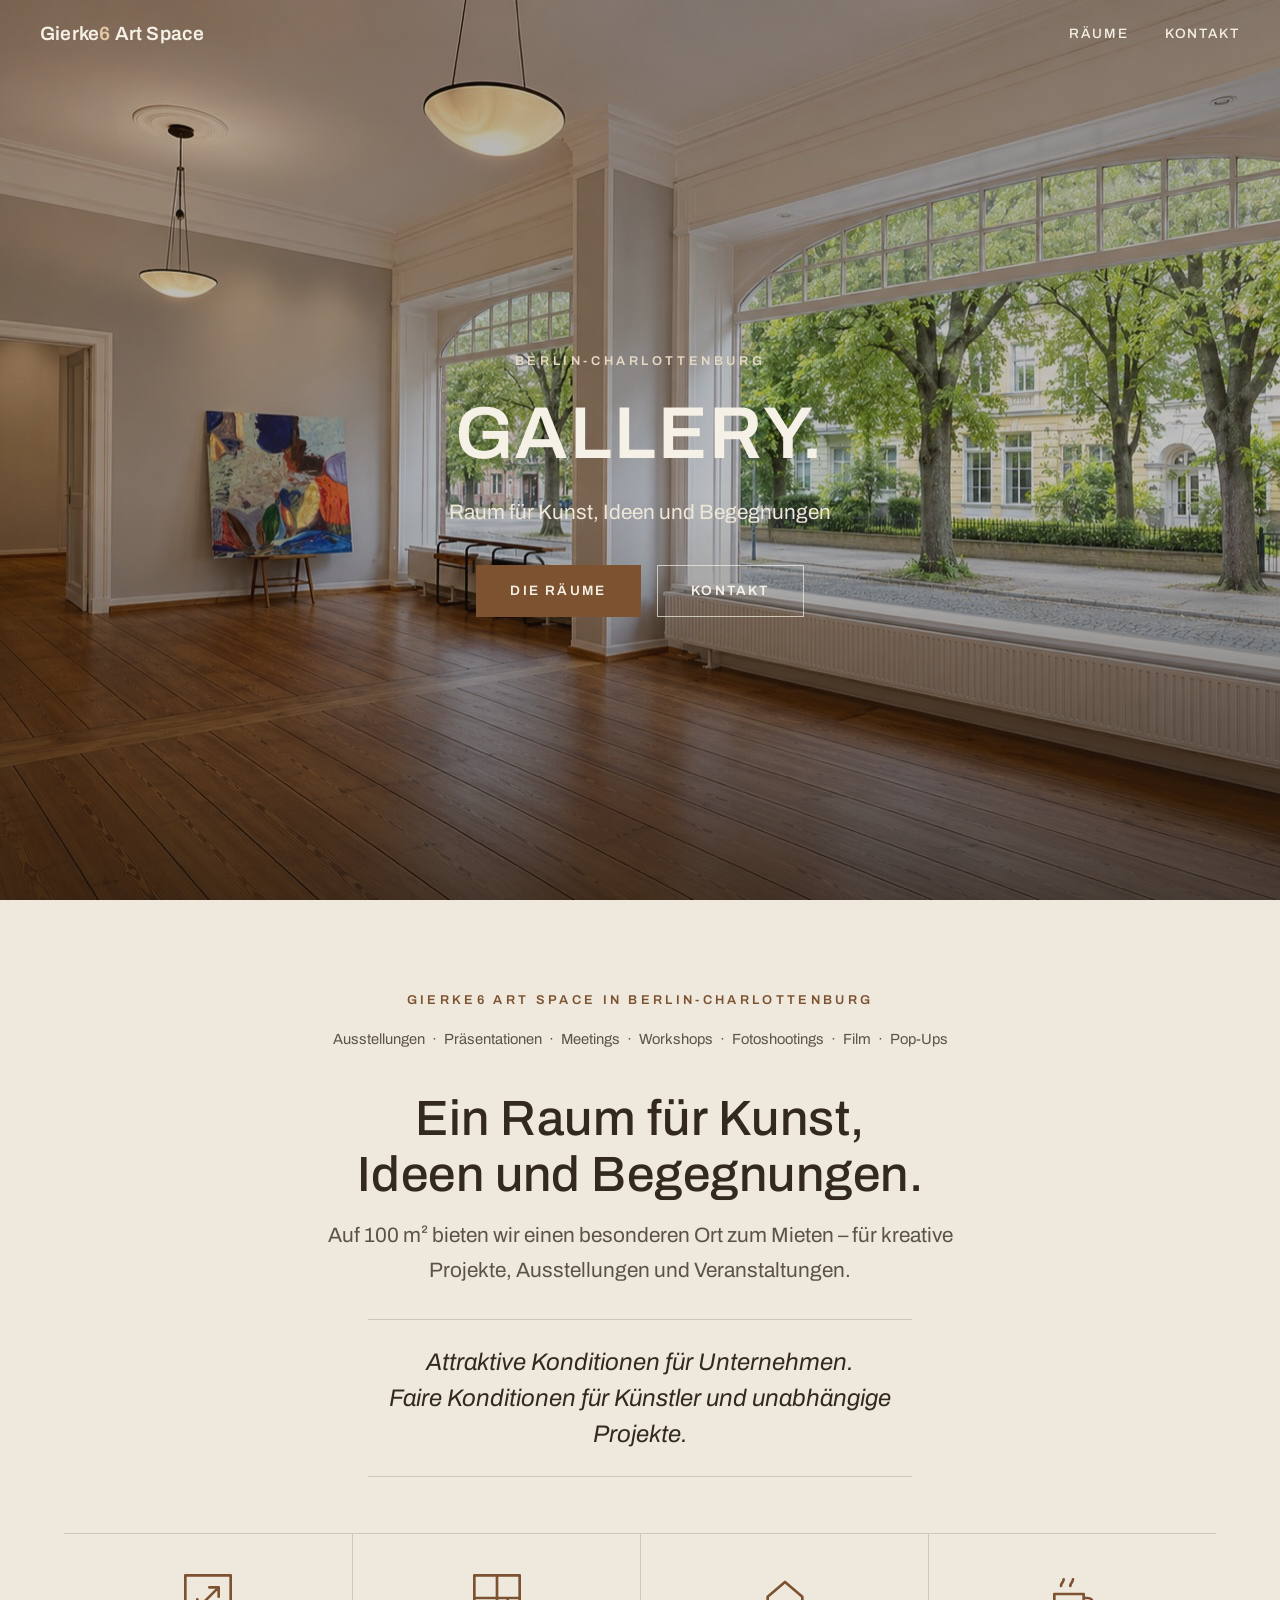
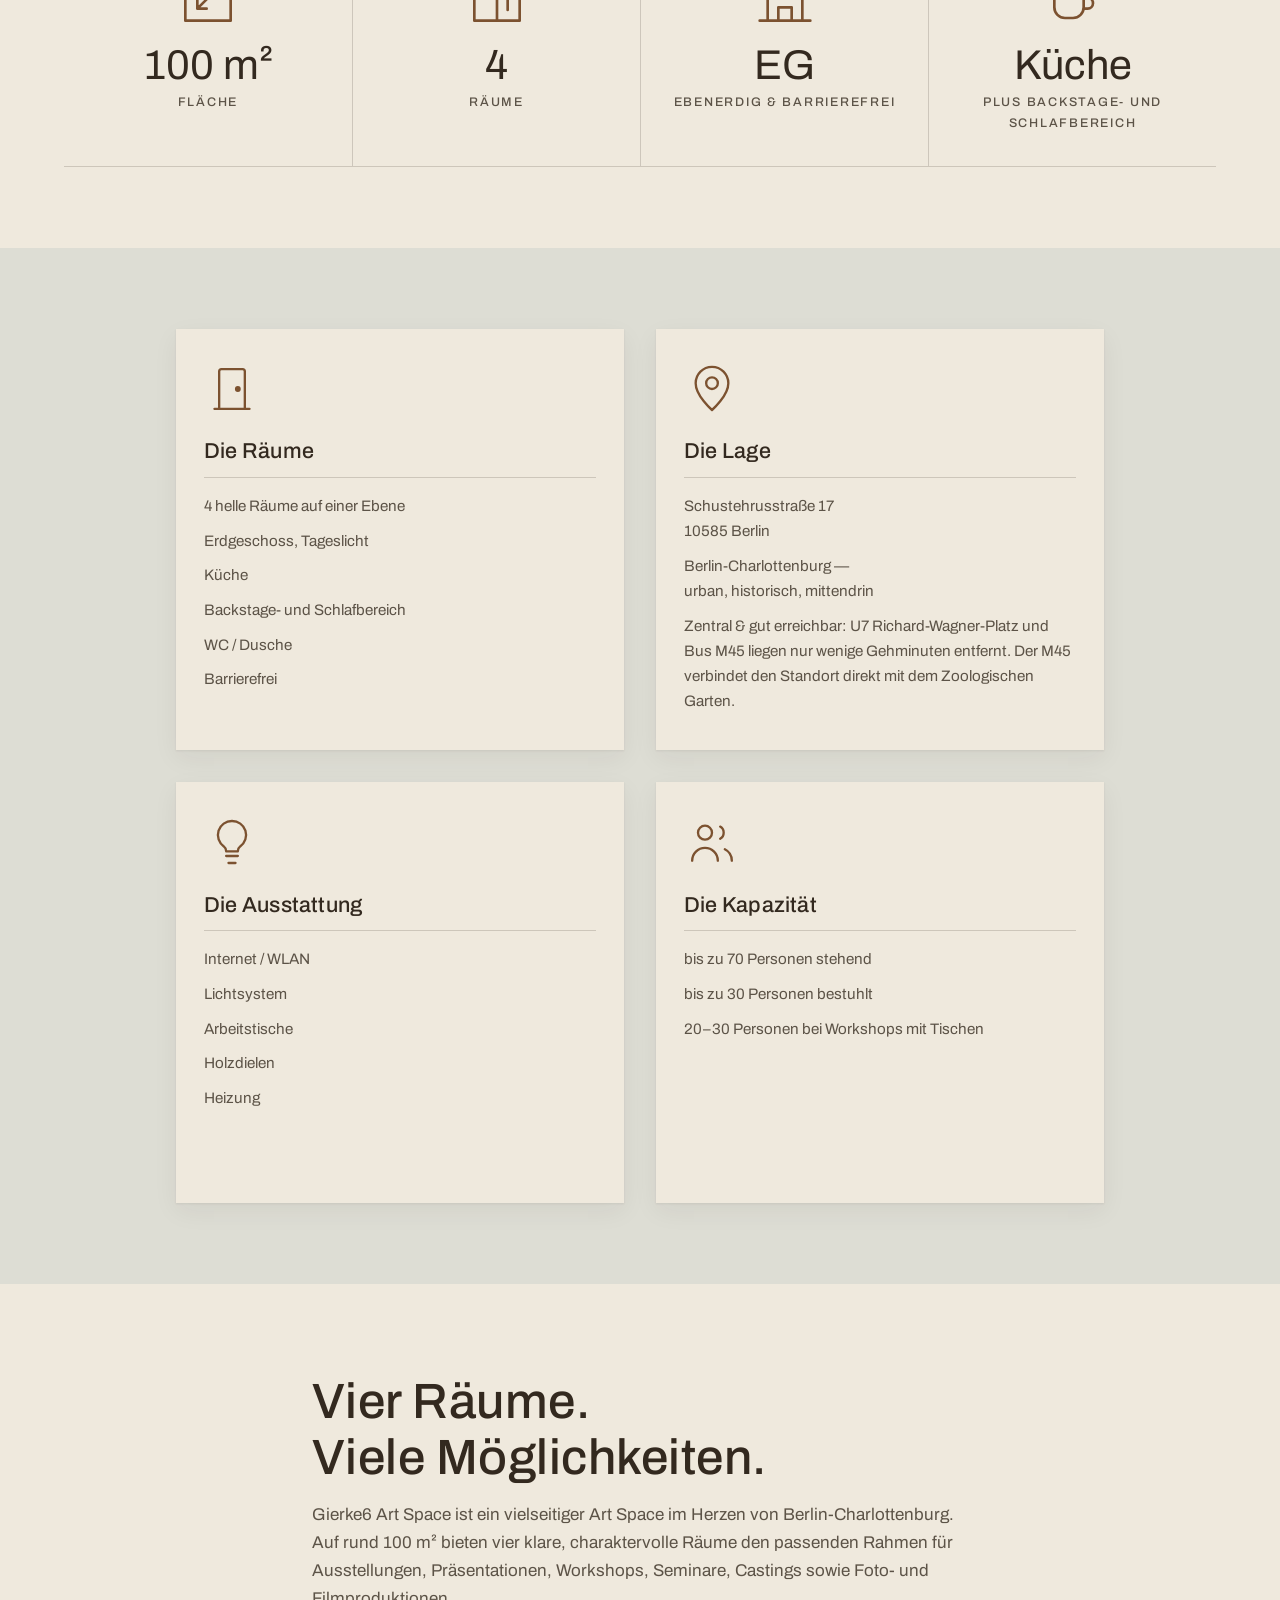
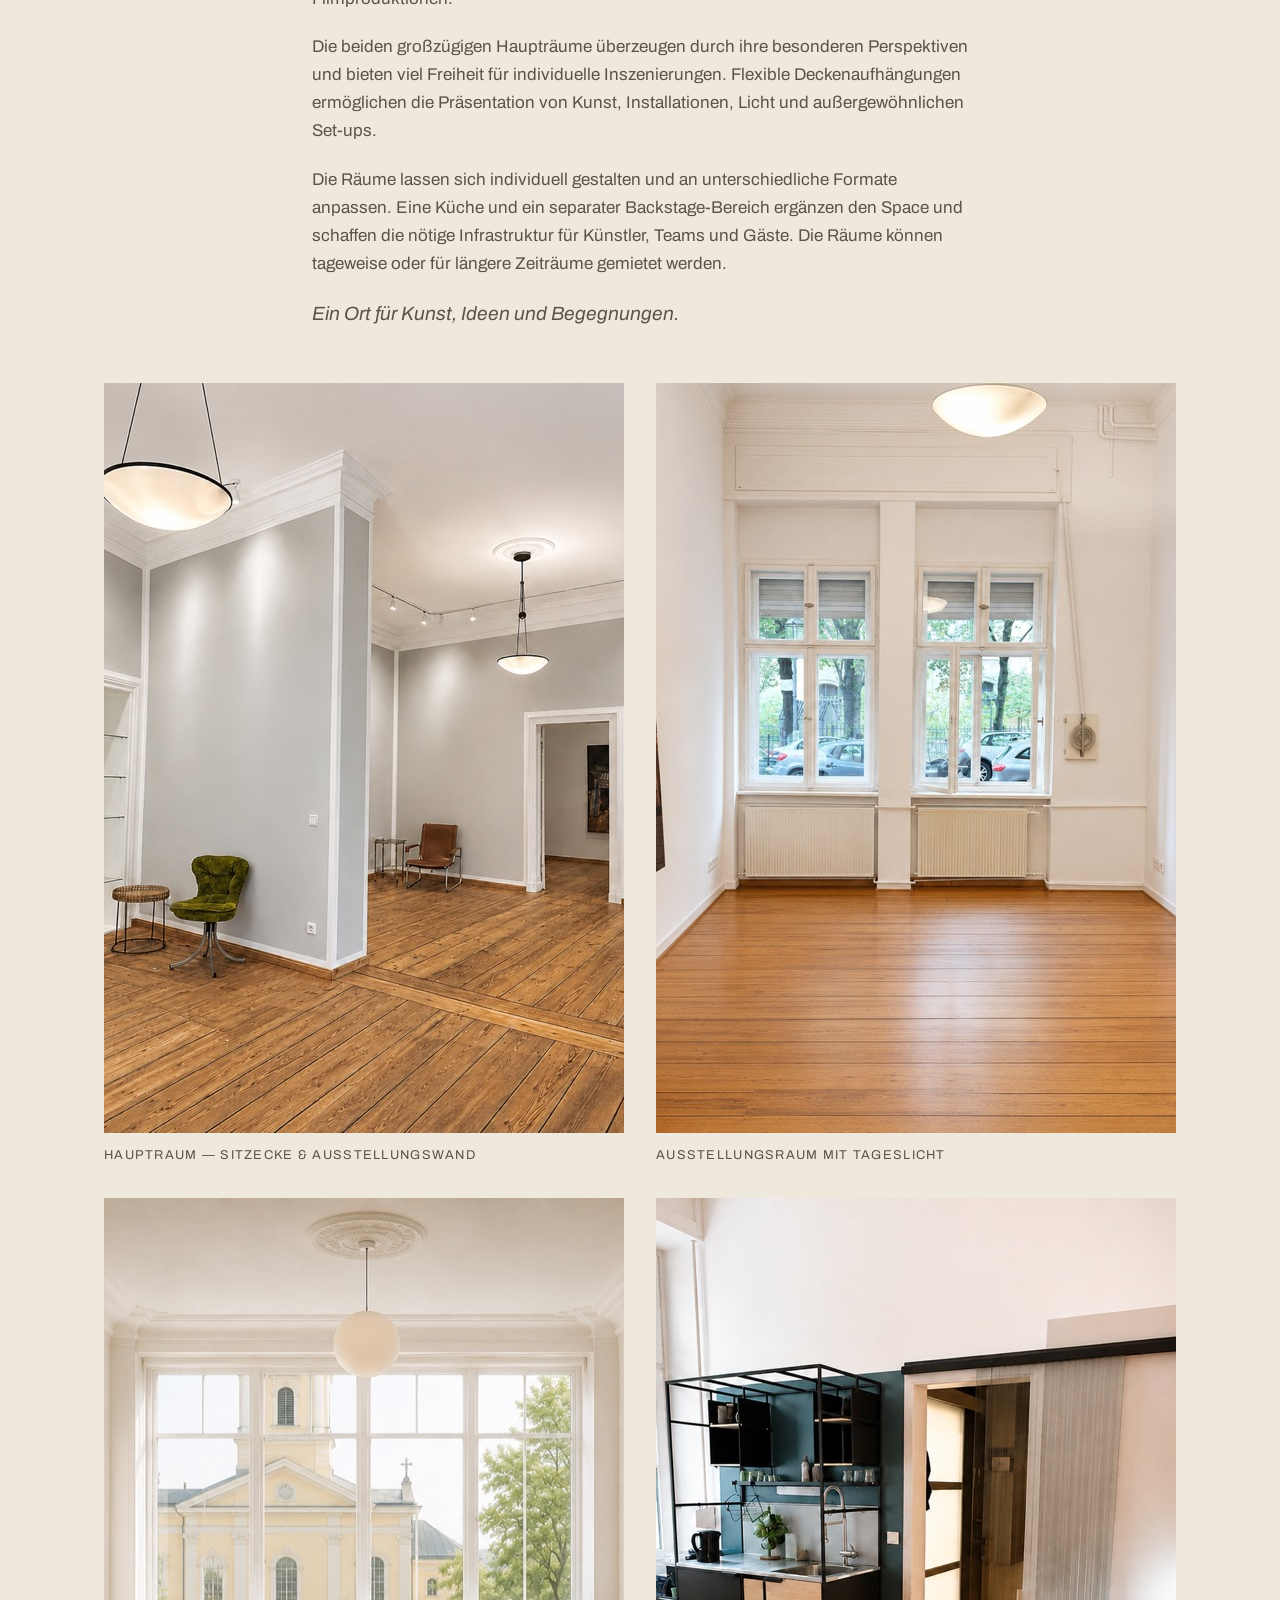
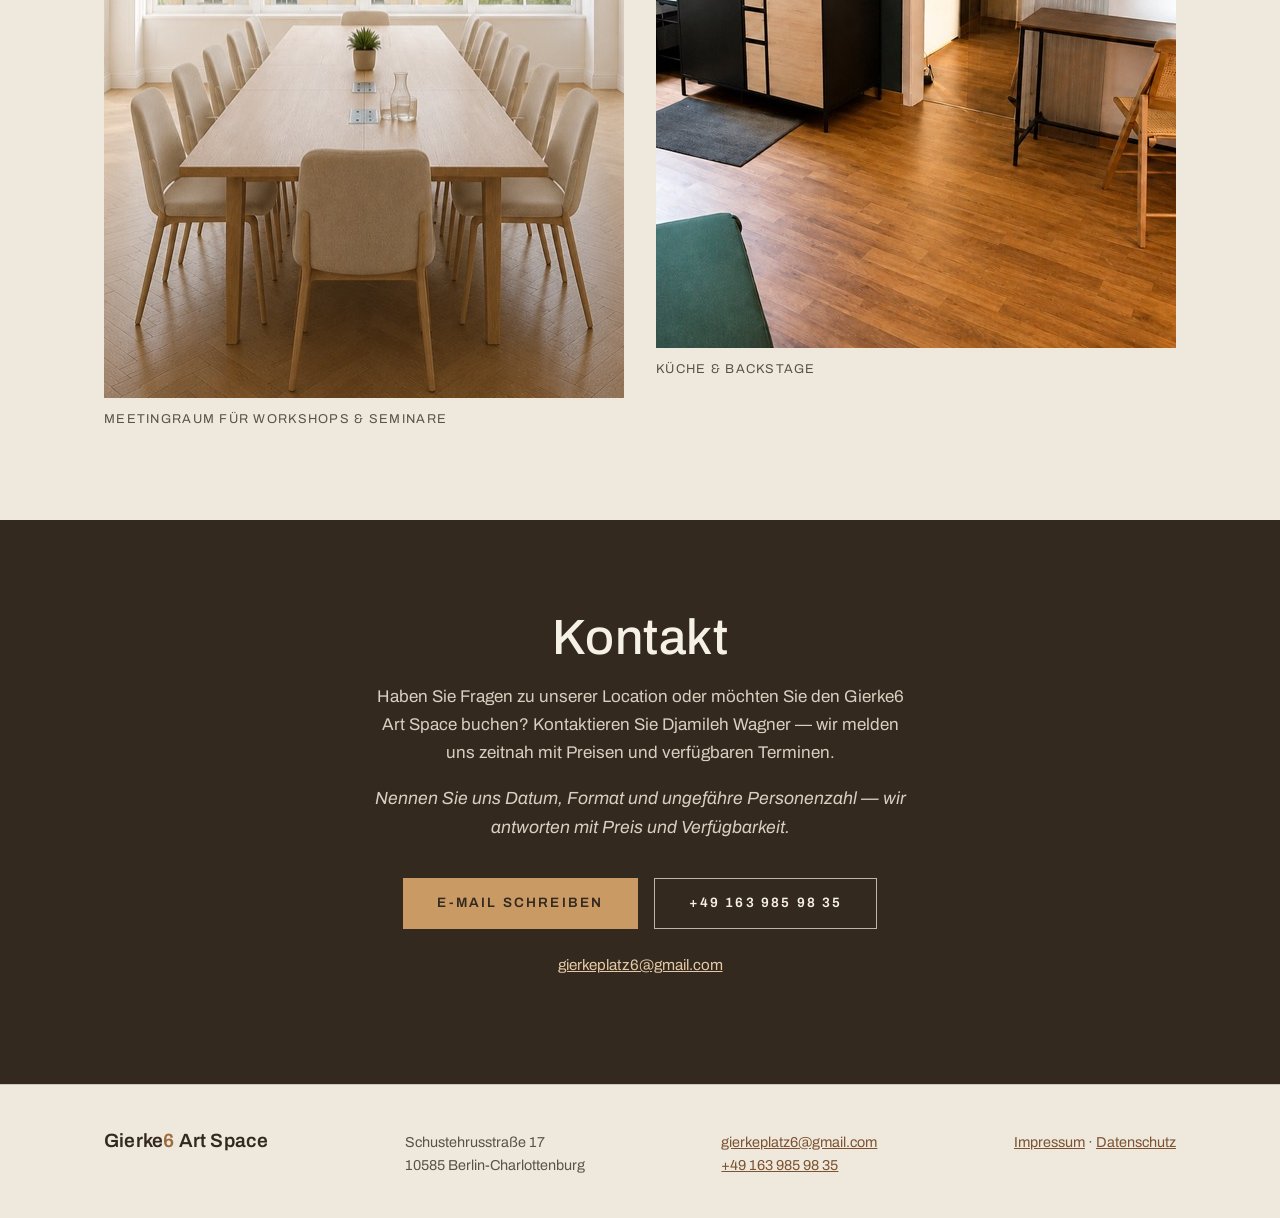
==== index.html @ 9bda6356 "Remove 'Durchblick' photo, back to clean 2x2 gallery grid Meeting room and kitchen/backstage photos " ====
<!DOCTYPE html>
<html lang="de">
<head>
  <meta charset="UTF-8">
  <meta name="viewport" content="width=device-width, initial-scale=1.0">
  <title>Galerie &amp; Eventraum mieten in Berlin-Charlottenburg – Gierke6 Art Space</title>
  <meta name="description" content="100 m², 4 helle Räume in Berlin-Charlottenburg mieten – für Ausstellungen, Meetings, Workshops, Seminare, Foto- und Filmproduktionen. Jetzt anfragen.">
  <meta property="og:title" content="Gierke6 Art Space – Raum für Kunst, Ideen und Begegnungen">
  <meta property="og:description" content="100 m², 4 helle Räume in Berlin-Charlottenburg zu mieten – für Ausstellungen, Meetings, Workshops und Produktionen.">
  <meta property="og:site_name" content="Gierke6 Art Space">
  <meta property="og:image" content="https://gierke6artspace.de/img/galerie-charlottenburg-hauptraum-fenster-1600.jpg">
  <meta property="og:image:width" content="1600">
  <meta property="og:image:height" content="900">
  <meta property="og:image:alt" content="Heller Galerieraum mit hohen Bogenfenstern, Stuck und Kunstwerken auf Holzdielen">
  <meta name="twitter:card" content="summary_large_image">
  <meta name="twitter:title" content="Gierke6 Art Space – Galerie &amp; Eventraum in Berlin-Charlottenburg">
  <meta name="twitter:description" content="100 m², 4 helle Räume zu mieten – für Ausstellungen, Meetings, Workshops und Produktionen.">
  <meta name="twitter:image" content="https://gierke6artspace.de/img/galerie-charlottenburg-hauptraum-fenster-1600.jpg">
  <meta name="theme-color" content="#EFE9DD">
  <meta property="og:url" content="https://gierke6artspace.de/">
  <meta property="og:type" content="website">
  <meta property="og:locale" content="de_DE">
  <link rel="canonical" href="https://gierke6artspace.de/">
  <script>document.documentElement.classList.add('js');</script>
  <script type="application/ld+json">
  {
    "@context": "https://schema.org",
    "@type": ["LocalBusiness", "EventVenue"],
    "name": "Gierke6 Art Space",
    "description": "Galerie- und Eventraum in Berlin-Charlottenburg: 100 m², 4 helle Räume zu mieten für Ausstellungen, Meetings, Workshops, Seminare, Foto- und Filmproduktionen. Termine nach Vereinbarung.",
    "url": "https://gierke6artspace.de/",
    "image": "https://gierke6artspace.de/img/galerie-charlottenburg-hauptraum-fenster-1600.jpg",
    "email": "gierkeplatz6@gmail.com",
    "telephone": "+491639859835",
    "priceRange": "auf Anfrage",
    "address": {
      "@type": "PostalAddress",
      "streetAddress": "Schustehrusstraße 17",
      "postalCode": "10585",
      "addressLocality": "Berlin",
      "addressRegion": "Berlin",
      "addressCountry": "DE"
    },
    "geo": { "@type": "GeoCoordinates", "latitude": 52.51714, "longitude": 13.30342 },
    "maximumAttendeeCapacity": 70,
    "isAccessibleForFree": false,
    "sameAs": [
      "https://gierke6contemporary.de/",
      "https://www.instagram.com/gierke_6/"
    ],
    "founder": { "@type": "Person", "name": "Djamileh Wagner" }
  }
  </script>
  <link rel="preload" href="fonts/archivo-latin-400-normal.woff2" as="font" type="font/woff2" crossorigin>
  <link rel="preload" href="fonts/archivo-latin-600-normal.woff2" as="font" type="font/woff2" crossorigin>
  <link rel="stylesheet" href="css/style.css">
  <link rel="icon" href="data:image/svg+xml,<svg xmlns='http://www.w3.org/2000/svg' viewBox='0 0 100 100'><rect width='100' height='100' fill='%23EFE9DD'/><text x='50' y='72' font-size='64' text-anchor='middle' font-family='Georgia,serif' fill='%2333291F'>G6</text></svg>">
</head>
<body>

<header class="site-header over-hero" id="top">
  <a class="wordmark" href="#top">Gierke<span>6</span> Art Space</a>
  <nav class="site-nav" aria-label="Hauptnavigation">
    <button class="nav-toggle" aria-expanded="false" aria-controls="nav-list" aria-label="Menü öffnen">
      <span></span><span></span>
    </button>
    <ul id="nav-list" class="nav-list">
      <li><a href="#raeume">Räume</a></li>
      <li><a href="#kontakt">Kontakt</a></li>
    </ul>
  </nav>
</header>

<main>

  <!-- ============ HERO ============ -->
  <section class="hero">
    <img class="hero-img" src="img/galerie-charlottenburg-hauptraum-fenster-1600.jpg" srcset="img/galerie-charlottenburg-hauptraum-fenster-800.jpg 800w, img/galerie-charlottenburg-hauptraum-fenster-1200.jpg 1200w, img/galerie-charlottenburg-hauptraum-fenster-1600.jpg 1600w" sizes="100vw" alt="Heller Galerieraum mit hohen Bogenfenstern, Stuck und Kunstwerken auf Holzdielen" width="1600" height="900" fetchpriority="high">
    <div class="hero-scrim" aria-hidden="true"></div>
    <div class="hero-content">
      <p class="hero-kicker">Berlin-Charlottenburg</p>
      <h1 lang="en"><span class="hero-title">Gallery. Meetings. <br class="br-lg">Workshops. Productions.</span></h1>
      <p class="hero-sub">Raum für Kunst, Ideen und Begegnungen</p>
      <div class="hero-actions">
        <a class="btn btn-solid" href="#raeume">Die Räume</a>
        <a class="btn btn-ghost" href="#kontakt">Kontakt</a>
      </div>
    </div>
  </section>

  <!-- ============ INTRO ============ -->
  <section class="intro" id="ueberblick">
    <div class="container narrow">
      <p class="eyebrow reveal">Gierke6 Art Space in Berlin-Charlottenburg</p>
      <p class="use-list reveal">Ausstellungen&ensp;·&ensp;Präsentationen&ensp;·&ensp;Meetings&ensp;·&ensp;Workshops&ensp;·&ensp;Fotoshootings&ensp;·&ensp;Film&ensp;·&ensp;Pop-Ups</p>
      <h2 class="reveal">Ein Raum für Kunst, Ideen und&nbsp;Begegnungen.</h2>
      <p class="lede reveal">Auf 100&nbsp;m² bieten wir einen besonderen Ort zum Mieten – für kreative Projekte, Ausstellungen und Veranstaltungen.</p>
      <p class="conditions reveal">Attraktive Konditionen für Unternehmen.<br>Faire Konditionen für Künstler und unabhängige Projekte.</p>
    </div>
    <div class="fact-strip reveal" role="list">
      <div class="fact" role="listitem">
        <svg class="fact-icon" viewBox="0 0 24 24" fill="none" stroke="currentColor" stroke-width="1" stroke-linecap="round" stroke-linejoin="round" aria-hidden="true"><rect x="3.5" y="3.5" width="17" height="17"/><path d="M8 16 16 8M8 16v-3.5M8 16h3.5M16 8v3.5M16 8h-3.5"/></svg>
        <span class="fact-num">100&nbsp;m²</span><span class="fact-label">Fläche</span>
      </div>
      <div class="fact" role="listitem">
        <svg class="fact-icon" viewBox="0 0 24 24" fill="none" stroke="currentColor" stroke-width="1" stroke-linecap="round" stroke-linejoin="round" aria-hidden="true"><rect x="3.5" y="3.5" width="17" height="17"/><path d="M12 3.5V12m0 0H3.5M12 12h8.5M12 12v8.5M16 12v4.5"/></svg>
        <span class="fact-num">4</span><span class="fact-label">Räume</span>
      </div>
      <div class="fact" role="listitem">
        <svg class="fact-icon" viewBox="0 0 24 24" fill="none" stroke="currentColor" stroke-width="1" stroke-linecap="round" stroke-linejoin="round" aria-hidden="true"><path d="M2.5 20.5h19M5.5 20.5v-9L12 6l6.5 5.5v9M9.5 20.5v-5h5v5"/></svg>
        <span class="fact-num">EG</span><span class="fact-label">ebenerdig &amp; barrierefrei</span>
      </div>
      <div class="fact" role="listitem">
        <svg class="fact-icon" viewBox="0 0 24 24" fill="none" stroke="currentColor" stroke-width="1" stroke-linecap="round" stroke-linejoin="round" aria-hidden="true"><path d="M5 10.5h11v5a4 4 0 0 1-4 4H9a4 4 0 0 1-4-4v-5ZM16 12h1.5a2 2 0 0 1 0 4H16M7.5 7.5c0-1.2 1-1.3 1-2.5M11 7.5c0-1.2 1-1.3 1-2.5"/></svg>
        <span class="fact-num">Küche</span><span class="fact-label">plus Backstage- und Schlafbereich</span>
      </div>
    </div>
  </section>

  <!-- ============ WALL LABELS / FACTS ============ -->
  <section class="labels-section">
    <div class="container">
      <h2 class="sr-only">Der Space auf einen Blick: Räume, Lage, Ausstattung und Kapazität</h2>
      <ul class="label-grid">
        <li class="wall-label reveal">
          <svg class="label-icon" viewBox="0 0 24 24" fill="none" stroke="currentColor" stroke-width="1" stroke-linecap="round" stroke-linejoin="round" aria-hidden="true"><path d="M4.5 20.5h15M6.5 20.5v-16a1 1 0 0 1 1-1h9a1 1 0 0 1 1 1v16"/><circle cx="14.5" cy="12" r="0.75" fill="currentColor"/></svg>
          <h3>Die Räume</h3>
          <ul>
            <li>4 helle Räume auf einer Ebene</li>
            <li>Erdgeschoss, Tageslicht</li>
            <li>Küche</li>
            <li>Backstage- und Schlafbereich</li>
            <li>WC / Dusche</li>
            <li>Barrierefrei</li>
          </ul>
        </li>
        <li class="wall-label reveal">
          <svg class="label-icon" viewBox="0 0 24 24" fill="none" stroke="currentColor" stroke-width="1" stroke-linecap="round" stroke-linejoin="round" aria-hidden="true"><path d="M12 21s7-6.1 7-11.5a7 7 0 1 0-14 0C5 14.9 12 21 12 21Z"/><circle cx="12" cy="9.5" r="2.5"/></svg>
          <h3>Die Lage</h3>
          <ul>
            <li>Schustehrusstraße 17<br>10585 Berlin</li>
            <li>Berlin-Charlottenburg —<br>urban, historisch, mittendrin</li>
            <li>Zentral &amp; gut erreichbar: U7 Richard-Wagner-Platz und Bus M45 liegen nur wenige Gehminuten entfernt. Der M45 verbindet den Standort direkt mit dem Zoologischen Garten.</li>
          </ul>
        </li>
        <li class="wall-label reveal">
          <svg class="label-icon" viewBox="0 0 24 24" fill="none" stroke="currentColor" stroke-width="1" stroke-linecap="round" stroke-linejoin="round" aria-hidden="true"><path d="M9.5 18h5M10.5 21h3M12 3a6 6 0 0 1 3.5 10.9c-.8.6-1 1.4-1 2.1h-5c0-.7-.2-1.5-1-2.1A6 6 0 0 1 12 3Z"/></svg>
          <h3>Die Ausstattung</h3>
          <ul>
            <li>Internet / WLAN</li>
            <li>Lichtsystem</li>
            <li>Arbeitstische</li>
            <li>Holzdielen</li>
            <li>Heizung</li>
          </ul>
        </li>
        <li class="wall-label reveal">
          <svg class="label-icon" viewBox="0 0 24 24" fill="none" stroke="currentColor" stroke-width="1" stroke-linecap="round" stroke-linejoin="round" aria-hidden="true"><circle cx="9" cy="8" r="3"/><path d="M3.5 20a5.5 5.5 0 0 1 11 0M15.5 5.4a3 3 0 0 1 0 5.2M17.5 15.1a5.5 5.5 0 0 1 3 4.9"/></svg>
          <h3>Die Kapazität</h3>
          <ul>
            <li>bis zu 70 Personen stehend</li>
            <li>bis zu 30 Personen bestuhlt</li>
            <li>20–30 Personen bei Workshops mit Tischen</li>
          </ul>
        </li>
      </ul>
    </div>
  </section>

  <!-- ============ VIER RÄUME ============ -->
  <section class="rooms" id="raeume">
    <div class="container narrow">
      <h2 class="reveal">Vier Räume.<br>Viele Möglichkeiten.</h2>
      <div class="rooms-text reveal">
        <p>Gierke6 Art Space ist ein vielseitiger Art Space im Herzen von Berlin-Charlottenburg. Auf rund 100&nbsp;m² bieten vier klare, charaktervolle Räume den passenden Rahmen für Ausstellungen, Präsentationen, Workshops, Seminare, Castings sowie Foto- und Filmproduktionen.</p>
        <p>Die beiden großzügigen Haupträume überzeugen durch ihre besonderen Perspektiven und bieten viel Freiheit für individuelle Inszenierungen. Flexible Deckenaufhängungen ermöglichen die Präsentation von Kunst, Installationen, Licht und außergewöhnlichen Set-ups.</p>
        <p>Die Räume lassen sich individuell gestalten und an unterschiedliche Formate anpassen. Eine Küche und ein separater Backstage-Bereich ergänzen den Space und schaffen die nötige Infrastruktur für Künstler, Teams und Gäste. Die Räume können tageweise oder für längere Zeiträume gemietet werden.</p>
        <p class="rooms-closing">Ein Ort für Kunst, Ideen und Begegnungen.</p>
      </div>
    </div>
    <div class="gallery container">
      <figure class="reveal">
        <img src="img/galerie-charlottenburg-raum-sitzecke.jpg" alt="Galerieraum mit Sitzecke, Glasnische und Kunstwerken an den Wänden" width="1000" height="750" loading="lazy">
        <figcaption>Hauptraum — Sitzecke &amp; Ausstellungswand</figcaption>
      </figure>
      <figure class="reveal">
        <img src="img/galerie-charlottenburg-ausstellungsraum.jpg" alt="Ausstellungsraum mit großformatiger Malerei und Fenstern zur Straße" width="1000" height="750" loading="lazy">
        <figcaption>Ausstellungsraum mit Tageslicht</figcaption>
      </figure>
      <figure class="reveal">
        <img src="img/galerie-charlottenburg-meetingraum.jpg" alt="Meetingraum mit langem Tisch, Stühlen und Blick ins Grüne" width="1000" height="800" loading="lazy">
        <figcaption>Meetingraum für Workshops &amp; Seminare</figcaption>
      </figure>
      <figure class="reveal">
        <img src="img/galerie-charlottenburg-kueche-backstage.jpg" alt="Küchenzeile mit Sitzbereich im Backstage- und Schlafbereich" width="1000" height="750" loading="lazy">
        <figcaption>Küche &amp; Backstage</figcaption>
      </figure>
    </div>
  </section>

  <!-- ============ KONTAKT ============ -->
  <section class="contact" id="kontakt">
    <div class="container narrow">
      <h2 class="reveal">Kontakt</h2>
      <p class="reveal">Haben Sie Fragen zu unserer Location oder möchten Sie den Gierke6 Art Space buchen? Kontaktieren Sie Djamileh Wagner — wir melden uns zeitnah mit Preisen und verfügbaren Terminen.</p>
      <p class="contact-hint reveal">Nennen Sie uns Datum, Format und ungefähre Personenzahl — wir antworten mit Preis und Verfügbarkeit.</p>
      <div class="contact-actions reveal">
        <a class="btn btn-solid" href="mailto:gierkeplatz6@gmail.com?subject=Anfrage%20Gierke6%20Art%20Space">E-Mail schreiben</a>
        <a class="btn btn-ghost" href="tel:+491639859835">+49&nbsp;163&nbsp;985&nbsp;98&nbsp;35</a>
      </div>
      <p class="contact-mail reveal"><a href="mailto:gierkeplatz6@gmail.com">gierkeplatz6@gmail.com</a></p>
    </div>
  </section>

</main>

<footer class="site-footer">
  <div class="container footer-grid">
    <p class="footer-wordmark">Gierke<span>6</span> Art Space</p>
    <p>Schustehrusstraße 17<br>10585 Berlin-Charlottenburg</p>
    <p><a href="mailto:gierkeplatz6@gmail.com">gierkeplatz6@gmail.com</a><br><a href="tel:+491639859835">+49&nbsp;163&nbsp;985&nbsp;98&nbsp;35</a></p>
    <p><a href="impressum.html">Impressum</a> · <a href="datenschutz.html">Datenschutz</a></p>
  </div>
</footer>

<script src="js/main.js"></script>
</body>
</html>
---- css/style.css ----
/* ============================================================
   Gierke6 Art Space — palette drawn from the rooms themselves:
   linen ground, plaster grey-green walls, pine floor, dark wood ink
   ============================================================ */

/* Self-hosted Archivo (DSGVO: keine Anfragen an Google-Server) */
@font-face { font-family: "Archivo"; src: url("../fonts/archivo-latin-400-normal.woff2") format("woff2"); font-weight: 400; font-style: normal; font-display: swap; }
@font-face { font-family: "Archivo"; src: url("../fonts/archivo-latin-500-normal.woff2") format("woff2"); font-weight: 500; font-style: normal; font-display: swap; }
@font-face { font-family: "Archivo"; src: url("../fonts/archivo-latin-600-normal.woff2") format("woff2"); font-weight: 600; font-style: normal; font-display: swap; }
@font-face { font-family: "Archivo"; src: url("../fonts/archivo-latin-700-normal.woff2") format("woff2"); font-weight: 700; font-style: normal; font-display: swap; }
@font-face { font-family: "Archivo"; src: url("../fonts/archivo-latin-400-italic.woff2") format("woff2"); font-weight: 400; font-style: italic; font-display: swap; }
:root {
  --linen:   #EFE9DD;  /* page ground */
  --plaster: #DDDDD4;  /* wall grey-green, alternate sections */
  --pine:    #9A6A3C;  /* floor tone — decoration only, NOT text-safe on linen or ink */
  --umber:   #7C5230;  /* buttons, links */
  --ink:     #33291F;  /* text, near-black warm brown */
  --ink-soft:#5C5347;
  --line:    rgba(51, 41, 31, 0.18);

  --font-display: "Archivo", "Helvetica Neue", Arial, sans-serif;
  --font-body: "Archivo", "Helvetica Neue", Arial, sans-serif;

  --max-w: 72rem;
  --max-w-narrow: 46rem;
  --header-h: 4.25rem;
}

*, *::before, *::after { box-sizing: border-box; }

html { scroll-behavior: smooth; }

/* anchors land below the fixed header */
[id] { scroll-margin-top: calc(var(--header-h) + 1rem); }

body {
  margin: 0;
  background: var(--linen);
  color: var(--ink);
  font-family: var(--font-body);
  font-size: 1.0625rem;
  line-height: 1.65;
  -webkit-font-smoothing: antialiased;
}

img { max-width: 100%; display: block; }

h1, h2, h3 {
  font-family: var(--font-display);
  font-weight: 500;
  line-height: 1.12;
  letter-spacing: 0.01em;
  margin: 0 0 1rem;
}

.sr-only {
  position: absolute;
  width: 1px;
  height: 1px;
  padding: 0;
  margin: -1px;
  overflow: hidden;
  clip-path: inset(50%);
  white-space: nowrap;
  border: 0;
}

a { color: var(--umber); }

.container {
  max-width: var(--max-w);
  margin-inline: auto;
  padding-inline: clamp(1.25rem, 4vw, 2.5rem);
}
.container.narrow { max-width: var(--max-w-narrow); }

/* ---------- Header ---------- */
.site-header {
  position: fixed;
  inset: 0 0 auto 0;
  z-index: 20;
  height: var(--header-h);
  display: flex;
  align-items: center;
  justify-content: space-between;
  padding-inline: clamp(1.25rem, 4vw, 2.5rem);
  background: color-mix(in srgb, var(--linen) 88%, transparent);
  backdrop-filter: blur(10px);
  -webkit-backdrop-filter: blur(10px);
  border-bottom: 1px solid var(--line);
}

.wordmark, .footer-wordmark {
  font-family: var(--font-display);
  font-weight: 600;
  font-size: 1.2rem;
  letter-spacing: 0.01em;
  color: var(--ink);
  text-decoration: none;
}
.wordmark span, .footer-wordmark span { color: var(--pine); }

.nav-list {
  display: flex;
  gap: 2.25rem;
  list-style: none;
  margin: 0;
  padding: 0;
}
.nav-list a {
  font-size: 0.85rem;
  font-weight: 500;
  letter-spacing: 0.14em;
  text-transform: uppercase;
  text-decoration: none;
  color: var(--ink);
  padding-block: 0.5rem;
  border-bottom: 1px solid transparent;
  transition: border-color 0.2s ease;
}
.nav-list a:hover, .nav-list a:focus-visible { border-bottom-color: var(--pine); }

.nav-toggle {
  display: none;
  background: none;
  border: 0;
  padding: 0.75rem 0.25rem;
  cursor: pointer;
}
.nav-toggle span {
  display: block;
  width: 1.5rem;
  height: 2px;
  background: var(--ink);
  margin: 5px 0;
  transition: transform 0.25s ease, opacity 0.25s ease;
}
.nav-toggle[aria-expanded="true"] span:first-child { transform: translateY(3.5px) rotate(45deg); }
.nav-toggle[aria-expanded="true"] span:last-child  { transform: translateY(-3.5px) rotate(-45deg); }

/* transparent header while over the hero (JS swaps to solid on scroll) */
.js .site-header.over-hero:not(.is-scrolled) {
  background: transparent;
  border-bottom-color: transparent;
  backdrop-filter: none;
  -webkit-backdrop-filter: none;
}
.js .site-header.over-hero:not(.is-scrolled) .wordmark,
.js .site-header.over-hero:not(.is-scrolled) .nav-list a { color: #F6F1E7; }
.js .site-header.over-hero:not(.is-scrolled) .wordmark span { color: #E5C9A6; }
.js .site-header.over-hero:not(.is-scrolled) .nav-toggle span { background: #F6F1E7; }
.js .site-header.over-hero:not(.is-scrolled) .nav-list.is-open { background: var(--linen); }
.js .site-header.over-hero:not(.is-scrolled) .nav-list.is-open a { color: var(--ink); }

/* ---------- Hero ---------- */
.hero {
  position: relative;
  min-height: 100svh;
  display: flex;
  flex-direction: column;
  justify-content: center;
  isolation: isolate;
}
.hero-img {
  position: absolute;
  inset: 0;
  width: 100%;
  height: 100%;
  object-fit: cover;
  z-index: -2;
}
.hero-scrim {
  position: absolute;
  inset: 0;
  z-index: -1;
  background:
    linear-gradient(to top, rgba(28, 20, 12, 0.72) 0%, rgba(28, 20, 12, 0.25) 45%, rgba(28, 20, 12, 0.32) 100%);
}
.hero-content {
  padding: var(--header-h) clamp(1.25rem, 5vw, 4rem) 0;
  width: 100%;
  max-width: 60rem;
  margin-inline: auto;
  text-align: center;
  color: #F6F1E7;
}
.hero-kicker {
  font-size: 0.8rem;
  font-weight: 600;
  letter-spacing: 0.28em;
  text-transform: uppercase;
  margin: 0 0 1.25rem;
  color: #E5D9C4;
}
.hero h1 {
  font-size: clamp(2.2rem, 6vw, 4.6rem);
  font-weight: 600;
  text-transform: uppercase;
  letter-spacing: 0.03em;
  margin-bottom: 1.25rem;
  text-wrap: balance;
}
/* rotating headline word (zimmer48-style), built by JS */
.hero-rotator {
  display: inline-block;
  transition: opacity 0.45s ease, transform 0.45s ease;
}
.hero-rotator.is-out {
  opacity: 0;
  transform: translateY(0.35em);
}
.hero-sub {
  font-size: clamp(1.05rem, 2vw, 1.3rem);
  margin: 0 0 2.25rem;
  color: #EFE7D8;
}
.hero-actions { display: flex; gap: 1rem; flex-wrap: wrap; justify-content: center; }

/* ---------- Buttons ---------- */
.btn {
  display: inline-block;
  padding: 0.85rem 2.1rem;
  font-size: 0.85rem;
  font-weight: 600;
  letter-spacing: 0.16em;
  text-transform: uppercase;
  text-decoration: none;
  border: 1px solid transparent;
  transition: background-color 0.2s ease, color 0.2s ease, border-color 0.2s ease;
}
.btn:focus-visible {
  outline: 2px solid currentColor;
  outline-offset: 3px;
}
.btn-solid {
  background: var(--umber);
  color: #F6F1E7;
  border-color: var(--umber);
}
.btn-solid:hover, .btn-solid:focus-visible {
  background: var(--ink);
  border-color: var(--ink);
}
.btn-ghost {
  color: #F6F1E7;
  border-color: rgba(246, 241, 231, 0.7);
}
.btn-ghost:hover, .btn-ghost:focus-visible {
  background: rgba(246, 241, 231, 0.14);
  border-color: #F6F1E7;
}

/* ---------- Intro ---------- */
.intro { padding: clamp(4.5rem, 10vh, 7.5rem) 0 0; text-align: center; }
.eyebrow {
  font-size: 0.8rem;
  font-weight: 600;
  letter-spacing: 0.26em;
  text-transform: uppercase;
  color: var(--umber); /* pine fails AA contrast at this size on linen */
  margin: 0 0 1rem;
}
.use-list {
  font-size: 0.92rem;
  color: var(--ink-soft);
  margin: 0 0 2.5rem;
}
.intro h2 {
  font-size: clamp(1.9rem, 4.4vw, 3.1rem);
  text-wrap: balance;
}
.lede { font-size: clamp(1.1rem, 2vw, 1.3rem); color: var(--ink-soft); margin: 0 auto 2rem; }
.conditions {
  font-family: var(--font-display);
  font-style: italic;
  font-size: clamp(1.25rem, 2.2vw, 1.5rem);
  line-height: 1.5;
  border-top: 1px solid var(--line);
  border-bottom: 1px solid var(--line);
  padding: 1.5rem 0;
  max-width: 34rem;
  margin: 0 auto 3.5rem;
}

.fact-strip {
  display: grid;
  grid-template-columns: repeat(4, 1fr);
  border-top: 1px solid var(--line);
  border-bottom: 1px solid var(--line);
  max-width: var(--max-w);
  margin-inline: auto;
}
.fact {
  padding: 2rem 1rem;
  display: flex;
  flex-direction: column;
  align-items: center;
  gap: 0.35rem;
}
.fact-icon {
  width: 4rem;
  height: 4rem;
  color: var(--umber);
  margin-bottom: 0.6rem;
}
.fact + .fact { border-left: 1px solid var(--line); }
.fact-num {
  font-family: var(--font-display);
  font-size: clamp(1.7rem, 3.4vw, 2.6rem);
  line-height: 1;
}
.fact-label {
  font-size: 0.78rem;
  font-weight: 500;
  letter-spacing: 0.14em;
  text-transform: uppercase;
  color: var(--ink-soft);
}

/* ---------- Wall labels ---------- */
.labels-section {
  background: var(--plaster);
  padding: clamp(4rem, 9vh, 6.5rem) 0;
  margin-top: clamp(4rem, 9vh, 6.5rem);
}
.label-grid {
  list-style: none;
  margin: 0;
  padding: 0;
  display: grid;
  grid-template-columns: repeat(2, 1fr);
  grid-auto-rows: 1fr; /* all four cards share the same height */
  gap: clamp(1.25rem, 2.5vw, 2rem);
  max-width: 58rem;
  margin-inline: auto;
}
@media (max-width: 40rem) {
  .label-grid { grid-template-columns: 1fr; }
}
.wall-label {
  background: var(--linen);
  padding: 2rem 1.75rem 2.25rem;
  box-shadow: 0 1px 2px rgba(51, 41, 31, 0.08), 0 8px 24px rgba(51, 41, 31, 0.06);
}
.label-icon {
  width: 3.5rem;
  height: 3.5rem;
  color: var(--umber);
  margin-bottom: 0.85rem;
}
.wall-label h3 {
  font-size: 1.35rem;
  padding-bottom: 0.85rem;
  border-bottom: 1px solid var(--line);
  margin-bottom: 1rem;
}
.wall-label ul {
  list-style: none;
  margin: 0;
  padding: 0;
  font-size: 0.95rem;
  color: var(--ink-soft);
}
.wall-label li + li { margin-top: 0.6rem; }

/* ---------- Rooms ---------- */
.rooms { padding: clamp(4.5rem, 10vh, 7.5rem) 0 0; }
.rooms h2 { font-size: clamp(1.9rem, 4.4vw, 3.1rem); }
.rooms-text p { margin: 0 0 1.25rem; color: var(--ink-soft); }
.rooms-closing {
  font-family: var(--font-display);
  font-style: italic;
  font-size: 1.2rem;
  color: var(--ink);
}

.gallery {
  display: grid;
  align-items: start;
  grid-template-columns: repeat(2, 1fr);
  gap: clamp(1.25rem, 2.5vw, 2rem);
  margin-top: clamp(2.5rem, 6vh, 4rem);
}
.gallery figure { margin: 0; }
.gallery img { width: 100%; aspect-ratio: 4 / 3; object-fit: cover; }
.gallery figcaption {
  font-size: 0.8rem;
  letter-spacing: 0.1em;
  text-transform: uppercase;
  color: var(--ink-soft);
  margin-top: 0.7rem;
}
.ph-frame {
  aspect-ratio: 4 / 3;
  border: 1px dashed var(--line);
  background: color-mix(in srgb, var(--plaster) 55%, var(--linen));
  display: grid;
  place-items: center;
}
.ph-frame span {
  font-size: 0.8rem;
  letter-spacing: 0.18em;
  text-transform: uppercase;
  color: var(--ink-soft);
}

/* ---------- Contact (inverted — the page's destination) ---------- */
.contact {
  text-align: center;
  padding: clamp(4.5rem, 10vh, 7.5rem) 0;
  margin-top: clamp(4.5rem, 10vh, 7.5rem);
  background: var(--ink);
  color: #EFE7D8;
}
.contact h2 { font-size: clamp(1.9rem, 4.4vw, 3.1rem); color: #F6F1E7; }
.contact p { color: #D9CFBF; max-width: 34rem; margin-inline: auto; }
.contact-hint {
  font-family: var(--font-display);
  font-style: italic;
  font-size: 1.1rem;
  margin-top: 1rem;
}
.contact-actions {
  margin-top: 2.25rem;
  display: flex;
  gap: 1rem;
  justify-content: center;
  flex-wrap: wrap;
}
.contact .btn-solid { background: #C99A63; border-color: #C99A63; color: var(--ink); }
.contact .btn-solid:hover, .contact .btn-solid:focus-visible { background: #B8874F; border-color: #B8874F; color: var(--ink); }
.contact-mail { margin-top: 1.5rem; font-size: 0.95rem; }
.contact-mail a { color: #E5C9A6; }

/* ---------- Footer ---------- */
.site-footer {
  border-top: 1px solid var(--line);
  padding: 2.5rem 0;
  font-size: 0.9rem;
  color: var(--ink-soft);
}
.footer-grid {
  display: flex;
  flex-wrap: wrap;
  gap: 1.5rem 3rem;
  align-items: baseline;
  justify-content: space-between;
}
.footer-grid p { margin: 0; }

/* ---------- Reveal on scroll (gated on .js so no-JS visitors see everything) ---------- */
.js .reveal {
  opacity: 0;
  transform: translateY(1.25rem);
  transition: opacity 0.7s ease, transform 0.7s ease;
}
.js .reveal.is-visible { opacity: 1; transform: none; }

/* ---------- Responsive ---------- */
@media (max-width: 47.9rem) {
  .br-lg { display: none; }
  .nav-toggle { display: block; }
  .nav-list {
    position: absolute;
    top: var(--header-h);
    right: 0;
    left: 0;
    flex-direction: column;
    gap: 0;
    background: var(--linen);
    border-bottom: 1px solid var(--line);
    display: none;
  }
  .nav-list.is-open { display: flex; }
  .nav-list li { border-top: 1px solid var(--line); }
  .nav-list a { display: block; padding: 1rem clamp(1.25rem, 4vw, 2.5rem); }

  .fact-strip { grid-template-columns: repeat(2, 1fr); }
  .fact + .fact { border-left: 0; }
  .fact:nth-child(even) { border-left: 1px solid var(--line); }
  .fact:nth-child(n+3) { border-top: 1px solid var(--line); }

  .gallery { grid-template-columns: 1fr; }
}

/* ---------- Reduced motion ---------- */
@media (prefers-reduced-motion: reduce) {
  html { scroll-behavior: auto; }
  .js .reveal { opacity: 1; transform: none; transition: none; }
  * { transition-duration: 0.01ms !important; }
}

/* ---------- Impressum page ---------- */
.legal-page {
  padding: calc(var(--header-h) + 3rem) 0 4rem;
  max-width: var(--max-w-narrow);
}
.legal-page h1 { font-size: clamp(1.9rem, 4.4vw, 2.8rem); }
.legal-page h2 { font-size: 1.3rem; margin-top: 2.5rem; }
.legal-page p { color: var(--ink-soft); }
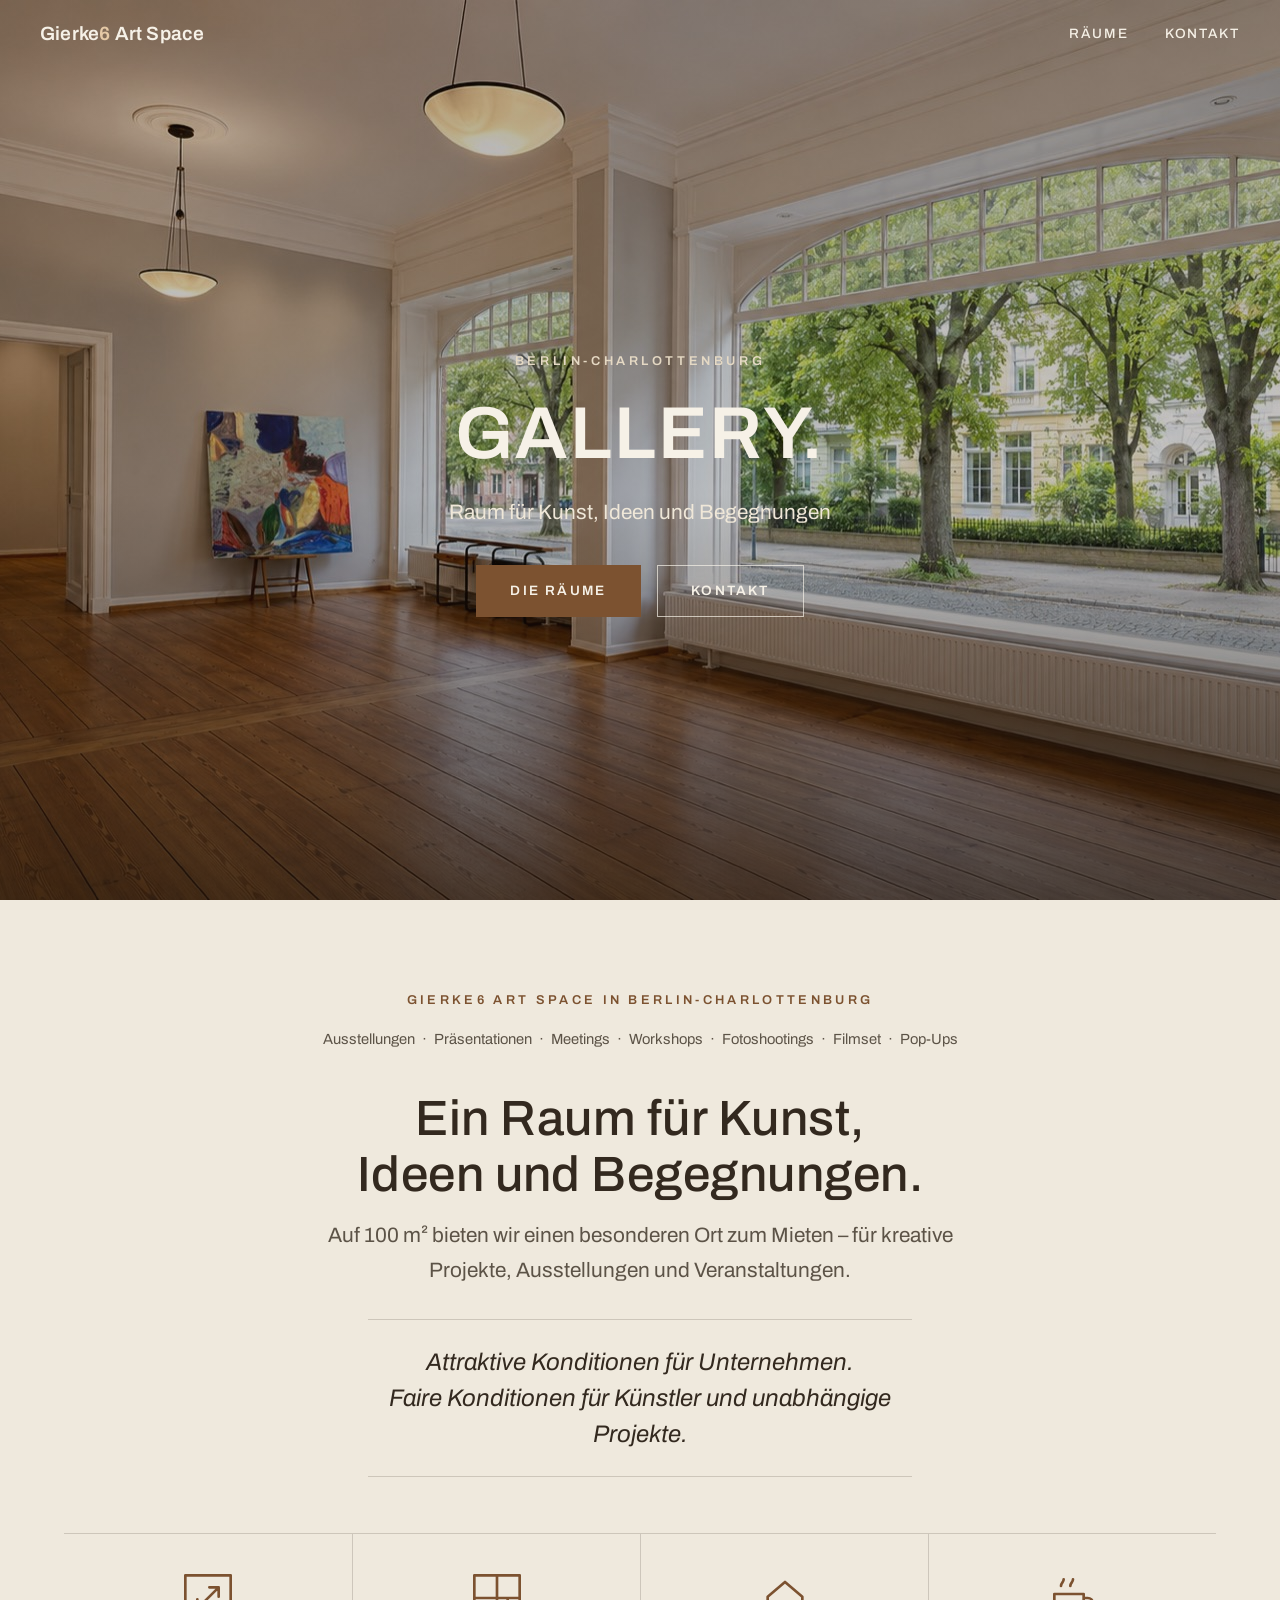
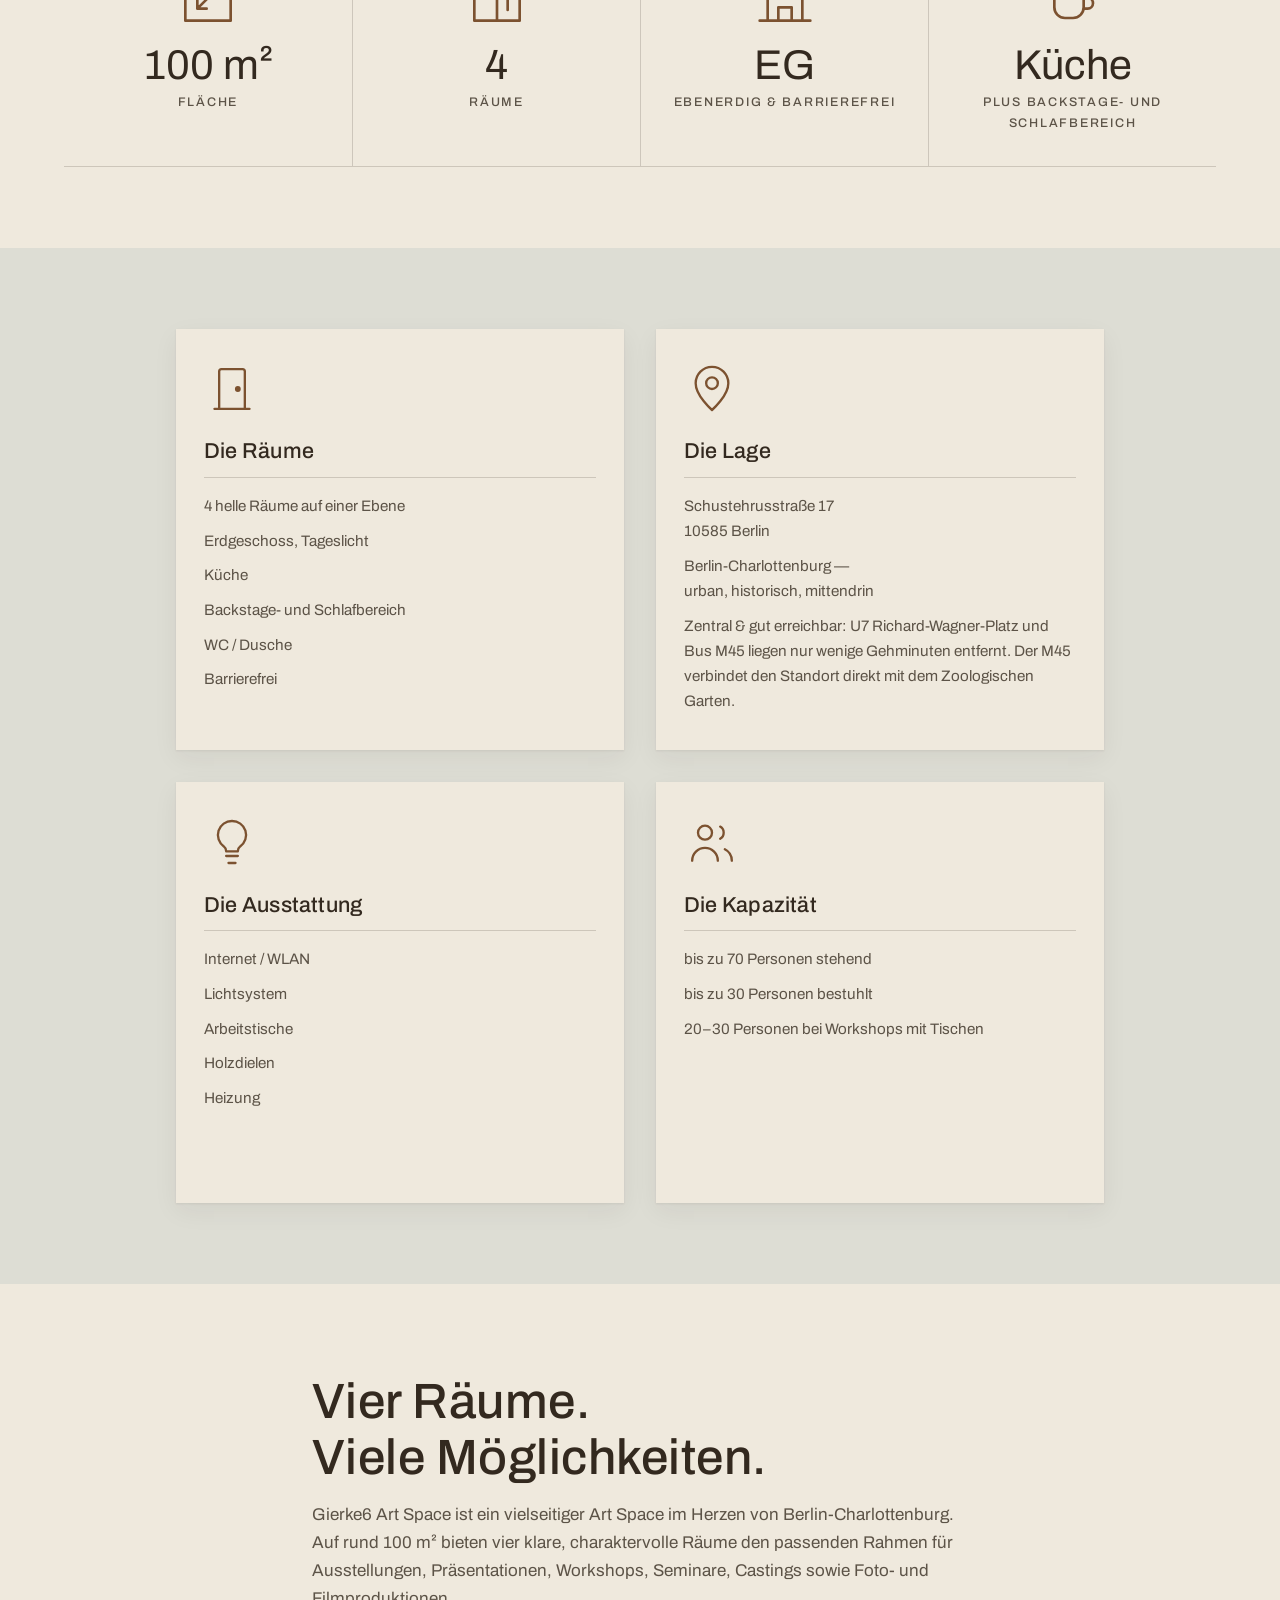
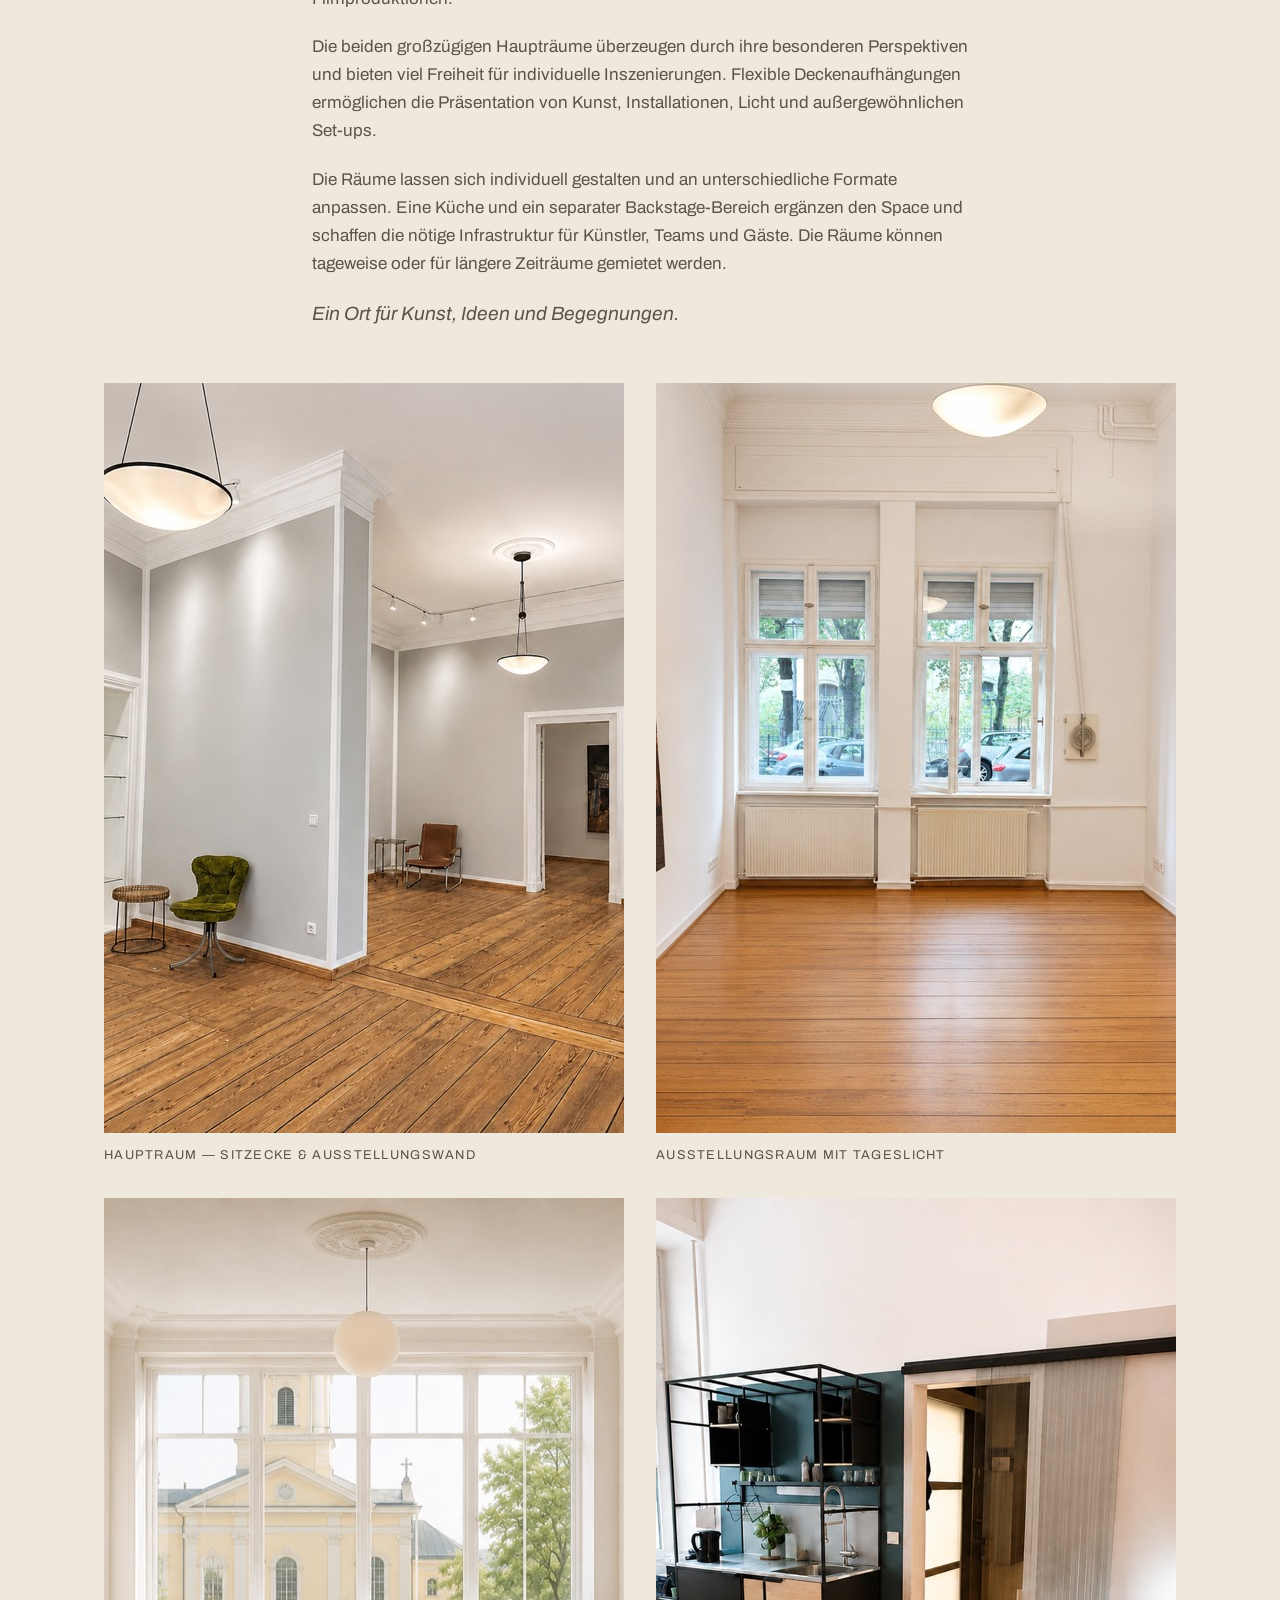
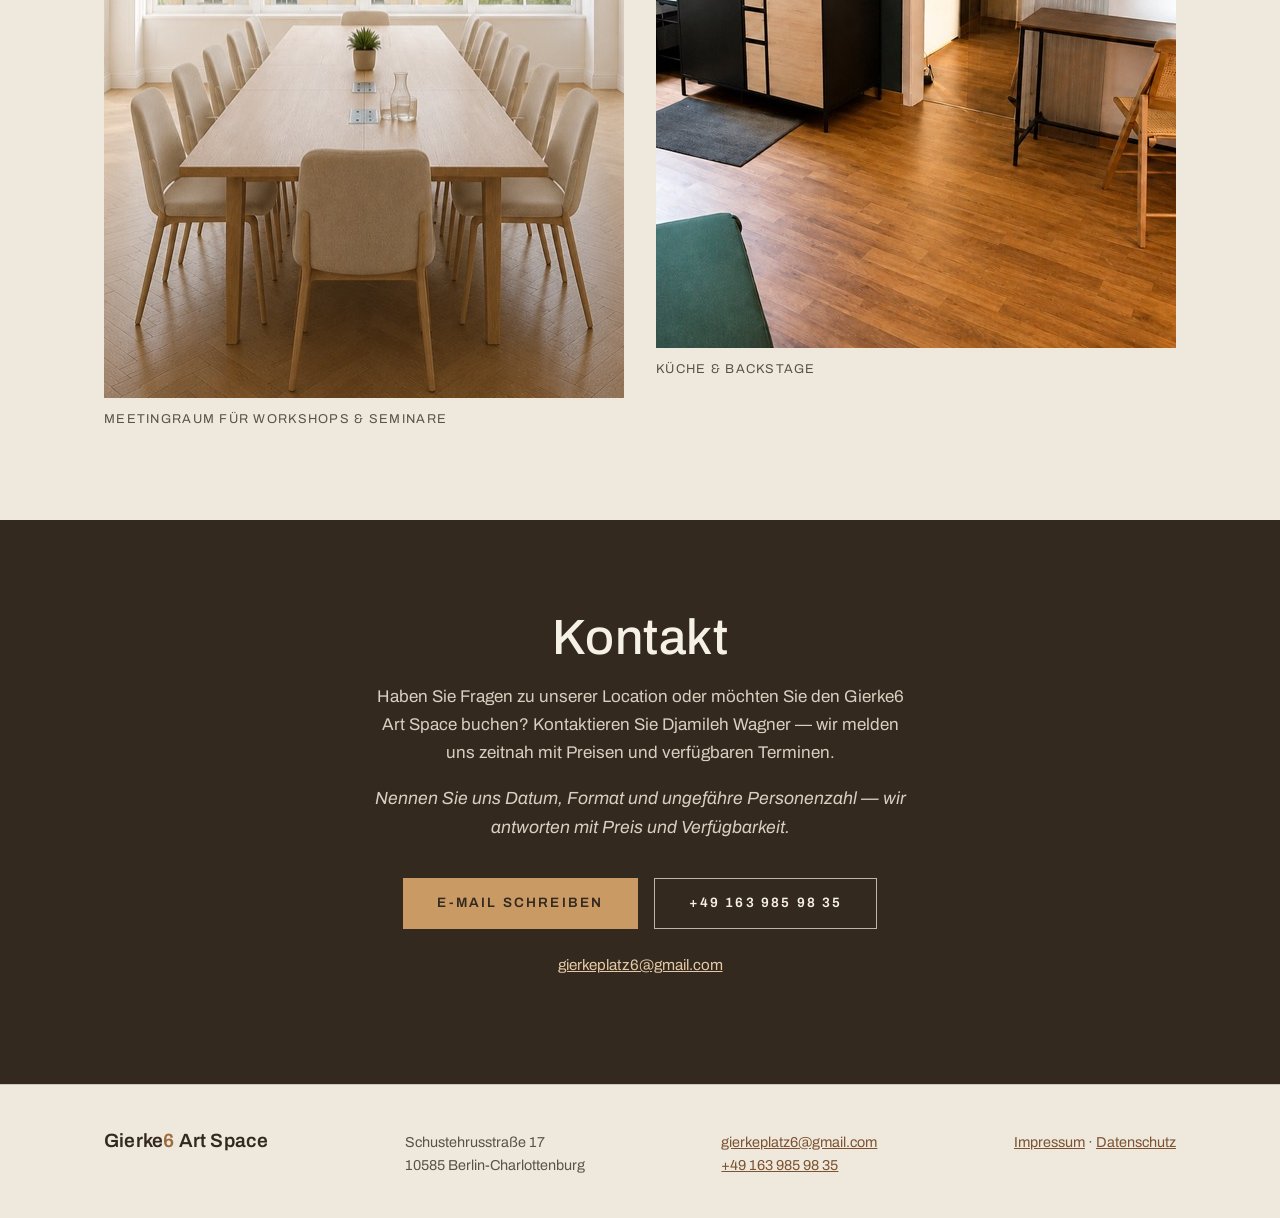
==== commit 56dadbc8: "Change 'Film' to 'Filmset' in use-case list Co-Authored-By: Claude Fable 5 <noreply@anthropic.com> C" ====
--- a/index.html
+++ b/index.html
@@ -92,7 +92,7 @@
   <section class="intro" id="ueberblick">
     <div class="container narrow">
       <p class="eyebrow reveal">Gierke6 Art Space in Berlin-Charlottenburg</p>
-      <p class="use-list reveal">Ausstellungen&ensp;·&ensp;Präsentationen&ensp;·&ensp;Meetings&ensp;·&ensp;Workshops&ensp;·&ensp;Fotoshootings&ensp;·&ensp;Film&ensp;·&ensp;Pop-Ups</p>
+      <p class="use-list reveal">Ausstellungen&ensp;·&ensp;Präsentationen&ensp;·&ensp;Meetings&ensp;·&ensp;Workshops&ensp;·&ensp;Fotoshootings&ensp;·&ensp;Filmset&ensp;·&ensp;Pop-Ups</p>
       <h2 class="reveal">Ein Raum für Kunst, Ideen und&nbsp;Begegnungen.</h2>
       <p class="lede reveal">Auf 100&nbsp;m² bieten wir einen besonderen Ort zum Mieten – für kreative Projekte, Ausstellungen und Veranstaltungen.</p>
       <p class="conditions reveal">Attraktive Konditionen für Unternehmen.<br>Faire Konditionen für Künstler und unabhängige Projekte.</p>
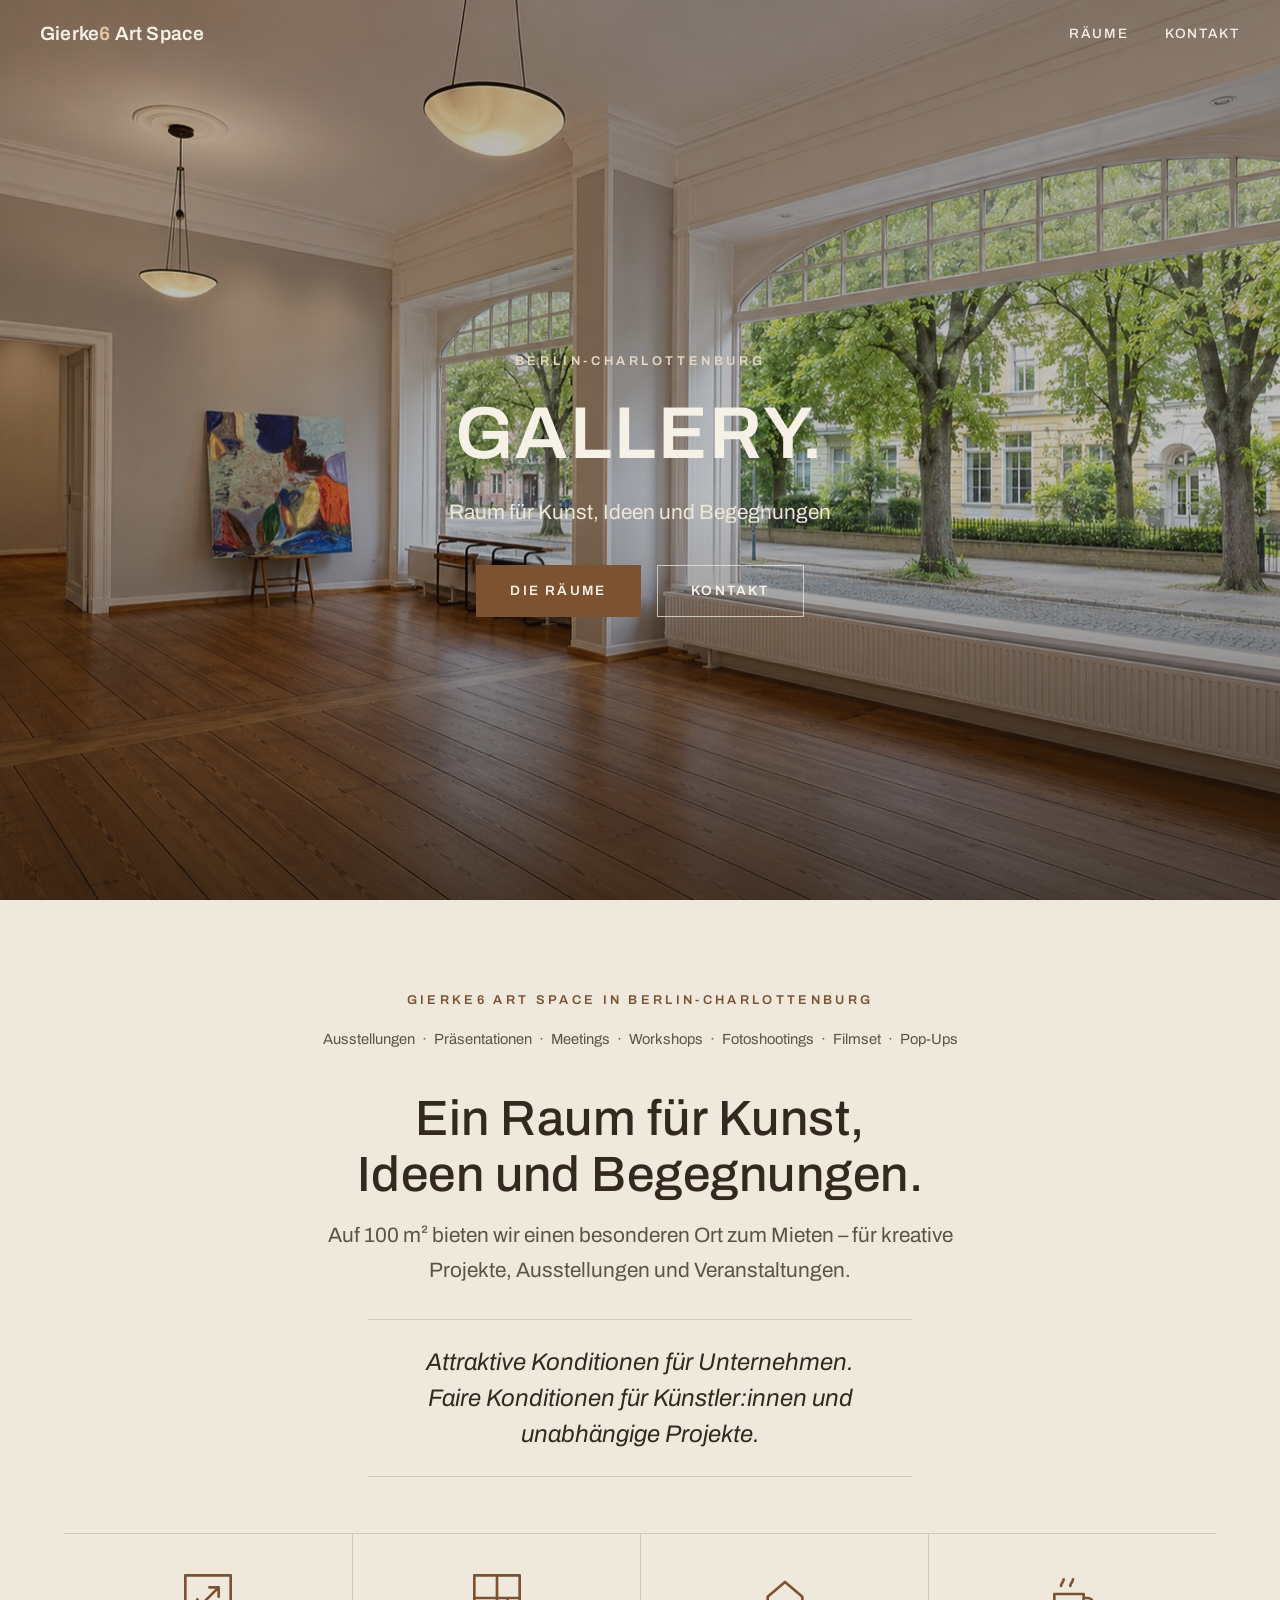
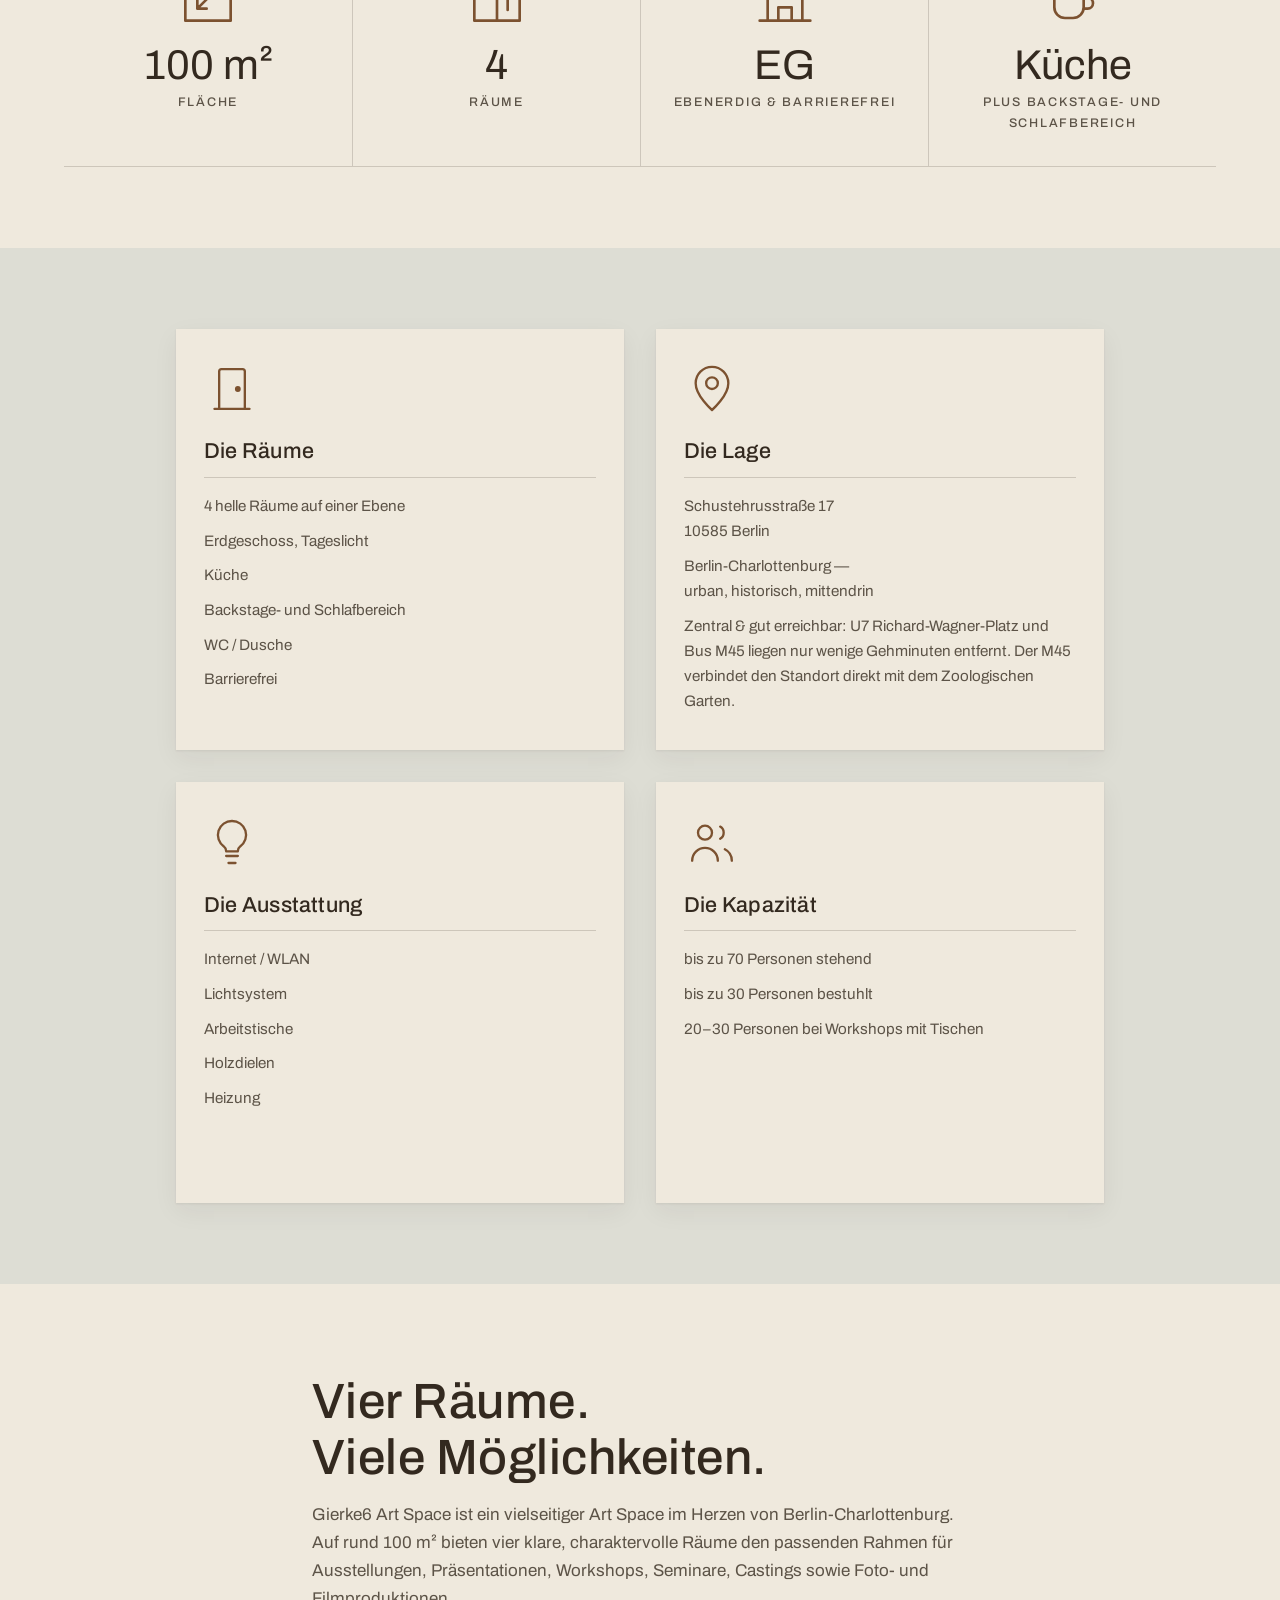
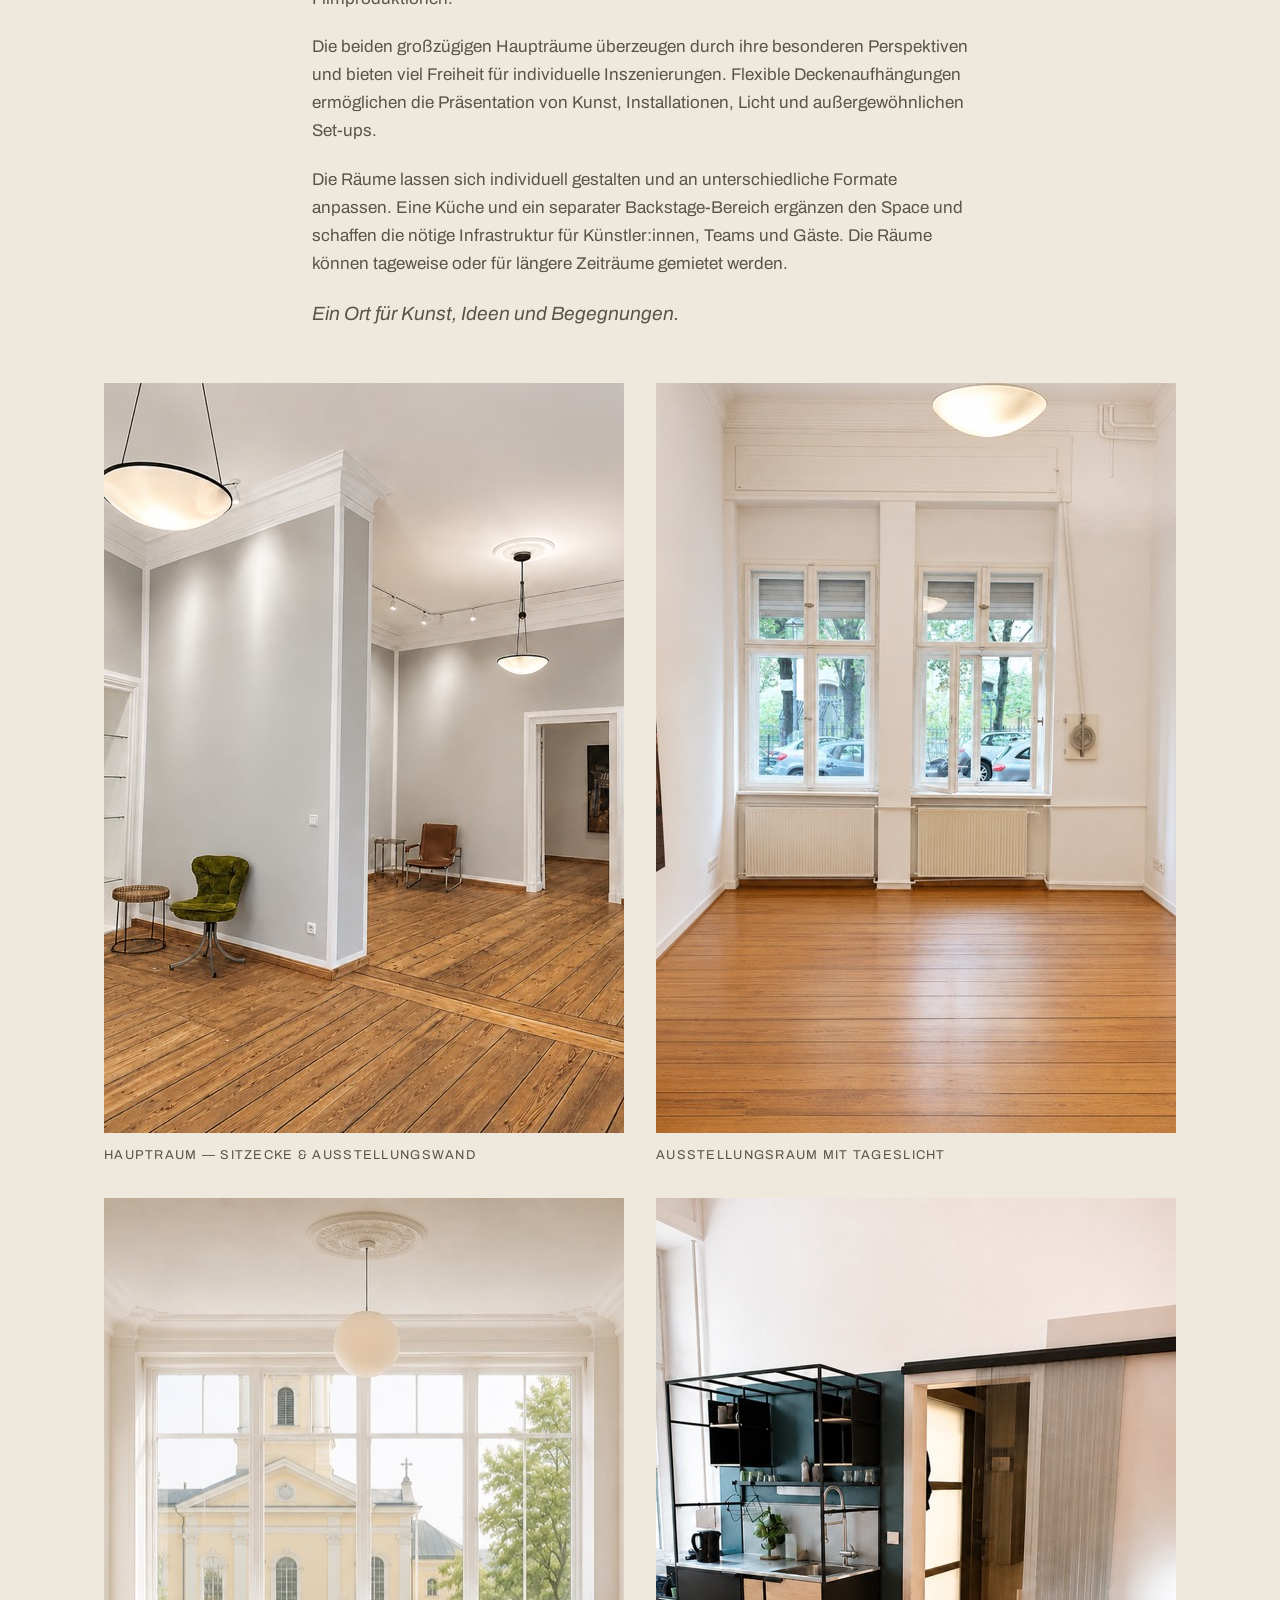
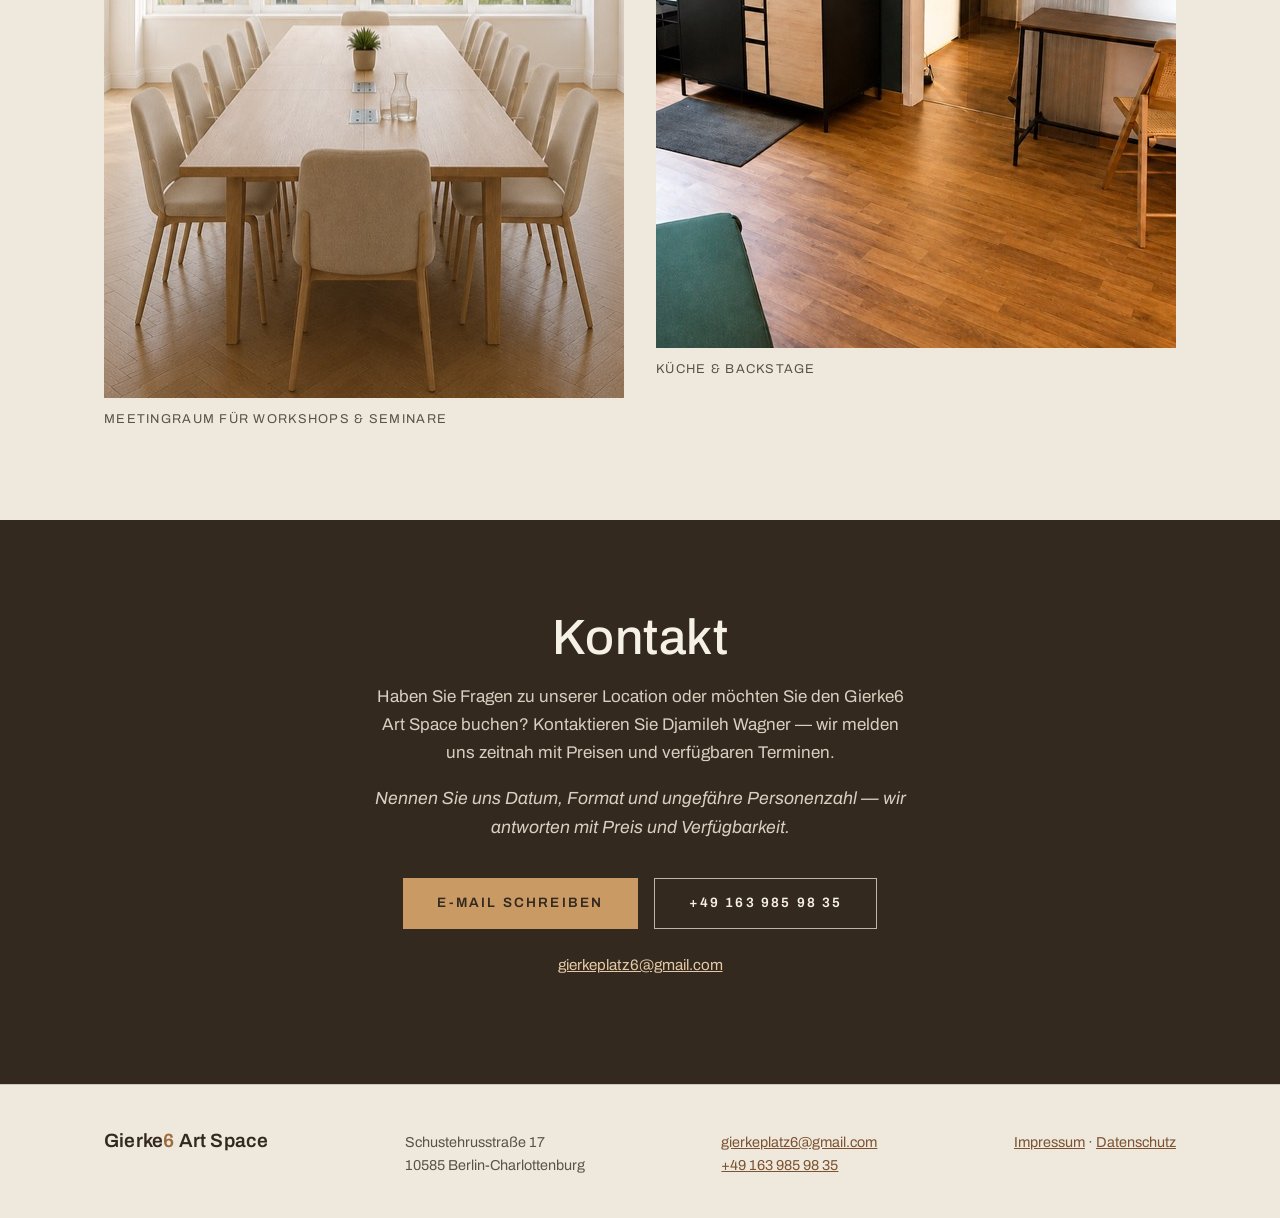
==== commit 4fca9ffe: "Use gender-inclusive 'Künstler:innen' Co-Authored-By: Claude Fable 5 <noreply@anthropic.com> Claude-" ====
--- a/index.html
+++ b/index.html
@@ -95,7 +95,7 @@
       <p class="use-list reveal">Ausstellungen&ensp;·&ensp;Präsentationen&ensp;·&ensp;Meetings&ensp;·&ensp;Workshops&ensp;·&ensp;Fotoshootings&ensp;·&ensp;Filmset&ensp;·&ensp;Pop-Ups</p>
       <h2 class="reveal">Ein Raum für Kunst, Ideen und&nbsp;Begegnungen.</h2>
       <p class="lede reveal">Auf 100&nbsp;m² bieten wir einen besonderen Ort zum Mieten – für kreative Projekte, Ausstellungen und Veranstaltungen.</p>
-      <p class="conditions reveal">Attraktive Konditionen für Unternehmen.<br>Faire Konditionen für Künstler und unabhängige Projekte.</p>
+      <p class="conditions reveal">Attraktive Konditionen für Unternehmen.<br>Faire Konditionen für Künstler:innen und unabhängige Projekte.</p>
     </div>
     <div class="fact-strip reveal" role="list">
       <div class="fact" role="listitem">
@@ -174,7 +174,7 @@
       <div class="rooms-text reveal">
         <p>Gierke6 Art Space ist ein vielseitiger Art Space im Herzen von Berlin-Charlottenburg. Auf rund 100&nbsp;m² bieten vier klare, charaktervolle Räume den passenden Rahmen für Ausstellungen, Präsentationen, Workshops, Seminare, Castings sowie Foto- und Filmproduktionen.</p>
         <p>Die beiden großzügigen Haupträume überzeugen durch ihre besonderen Perspektiven und bieten viel Freiheit für individuelle Inszenierungen. Flexible Deckenaufhängungen ermöglichen die Präsentation von Kunst, Installationen, Licht und außergewöhnlichen Set-ups.</p>
-        <p>Die Räume lassen sich individuell gestalten und an unterschiedliche Formate anpassen. Eine Küche und ein separater Backstage-Bereich ergänzen den Space und schaffen die nötige Infrastruktur für Künstler, Teams und Gäste. Die Räume können tageweise oder für längere Zeiträume gemietet werden.</p>
+        <p>Die Räume lassen sich individuell gestalten und an unterschiedliche Formate anpassen. Eine Küche und ein separater Backstage-Bereich ergänzen den Space und schaffen die nötige Infrastruktur für Künstler:innen, Teams und Gäste. Die Räume können tageweise oder für längere Zeiträume gemietet werden.</p>
         <p class="rooms-closing">Ein Ort für Kunst, Ideen und Begegnungen.</p>
       </div>
     </div>
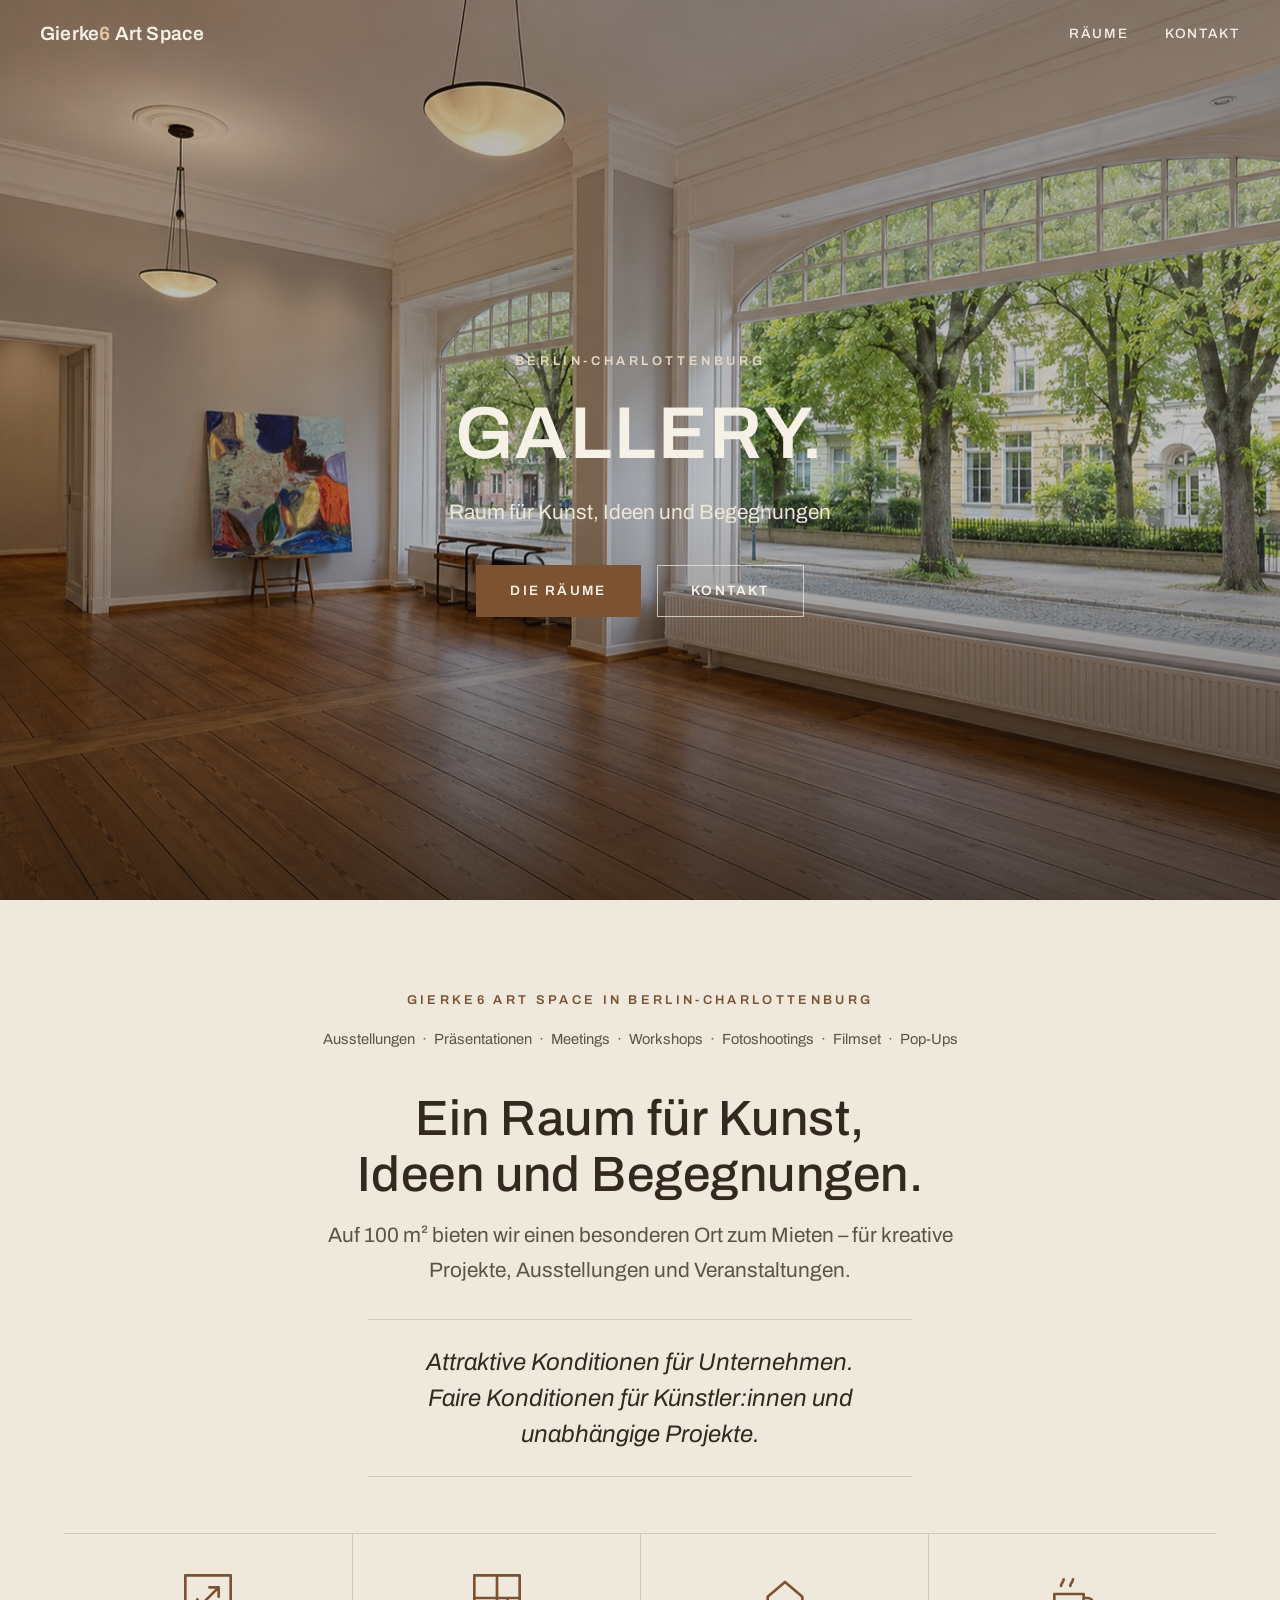
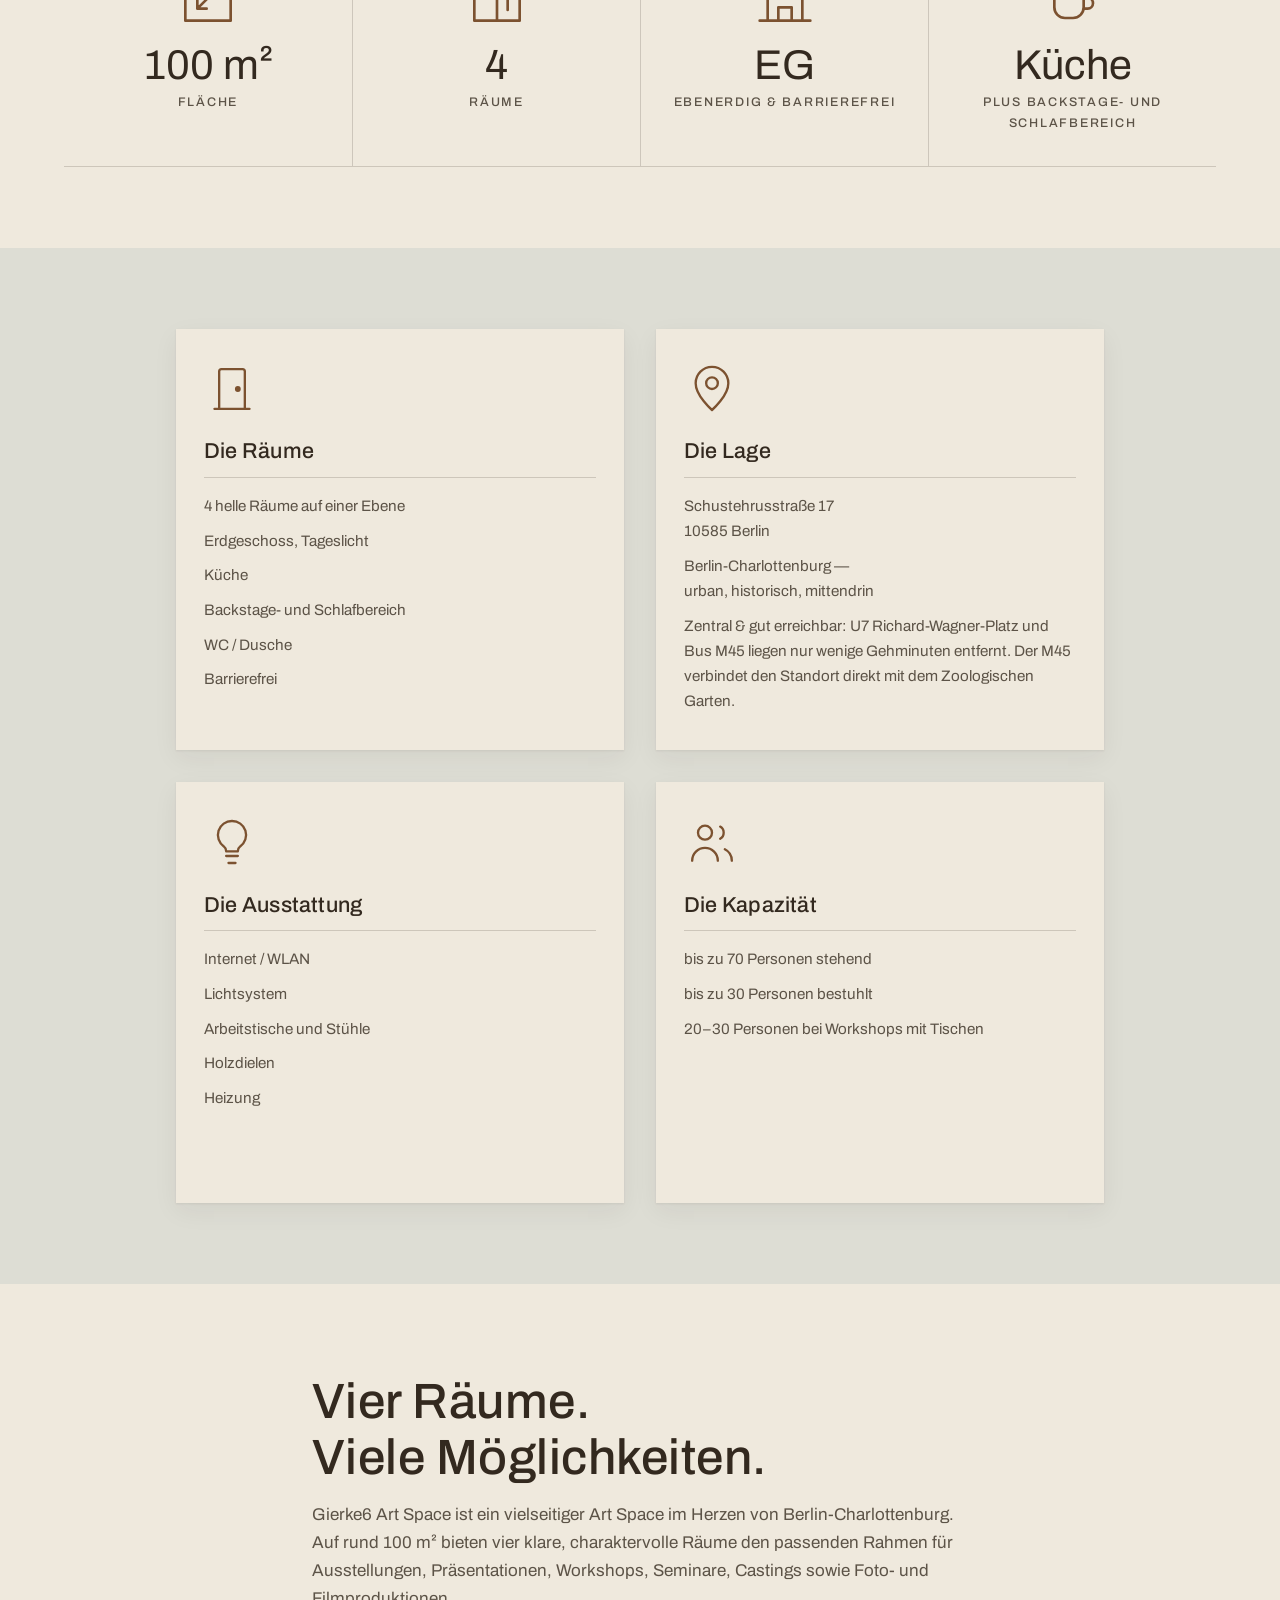
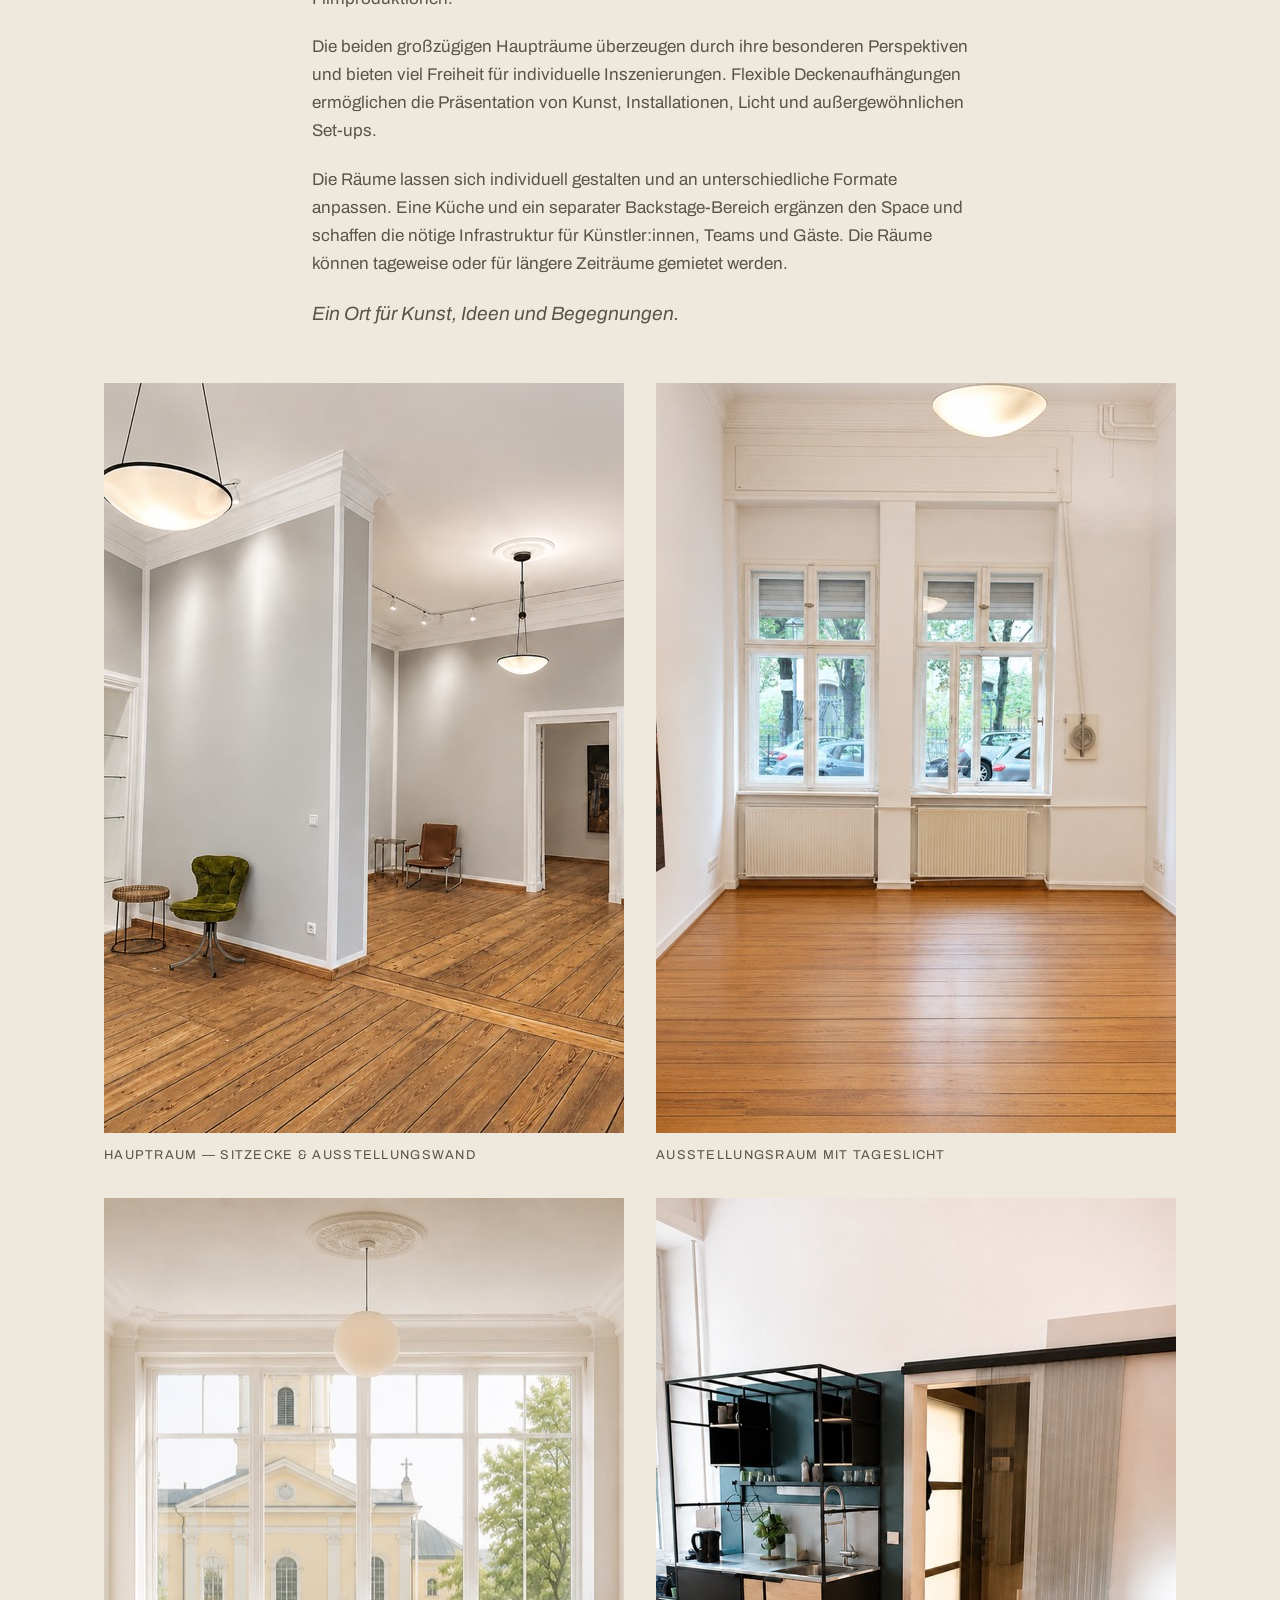
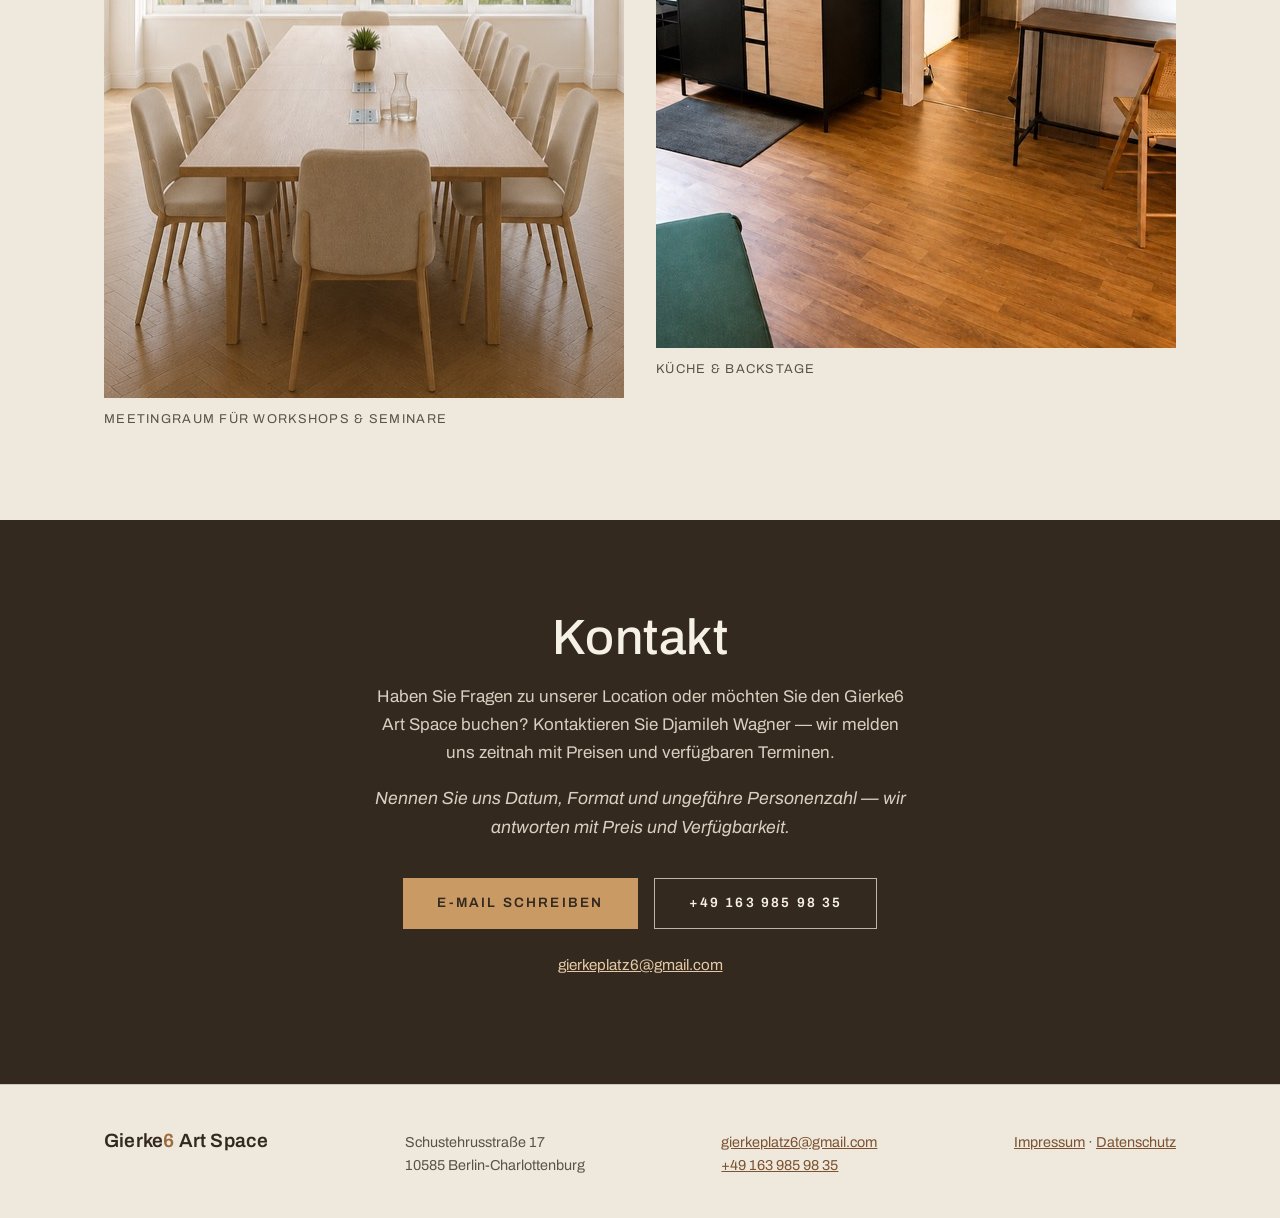
==== commit 0dfb16ba: "Add 'und Stühle' to Arbeitstische under Die Ausstattung Co-Authored-By: Claude Fable 5 <noreply@anth" ====
--- a/index.html
+++ b/index.html
@@ -149,7 +149,7 @@
           <ul>
             <li>Internet / WLAN</li>
             <li>Lichtsystem</li>
-            <li>Arbeitstische</li>
+            <li>Arbeitstische und Stühle</li>
             <li>Holzdielen</li>
             <li>Heizung</li>
           </ul>
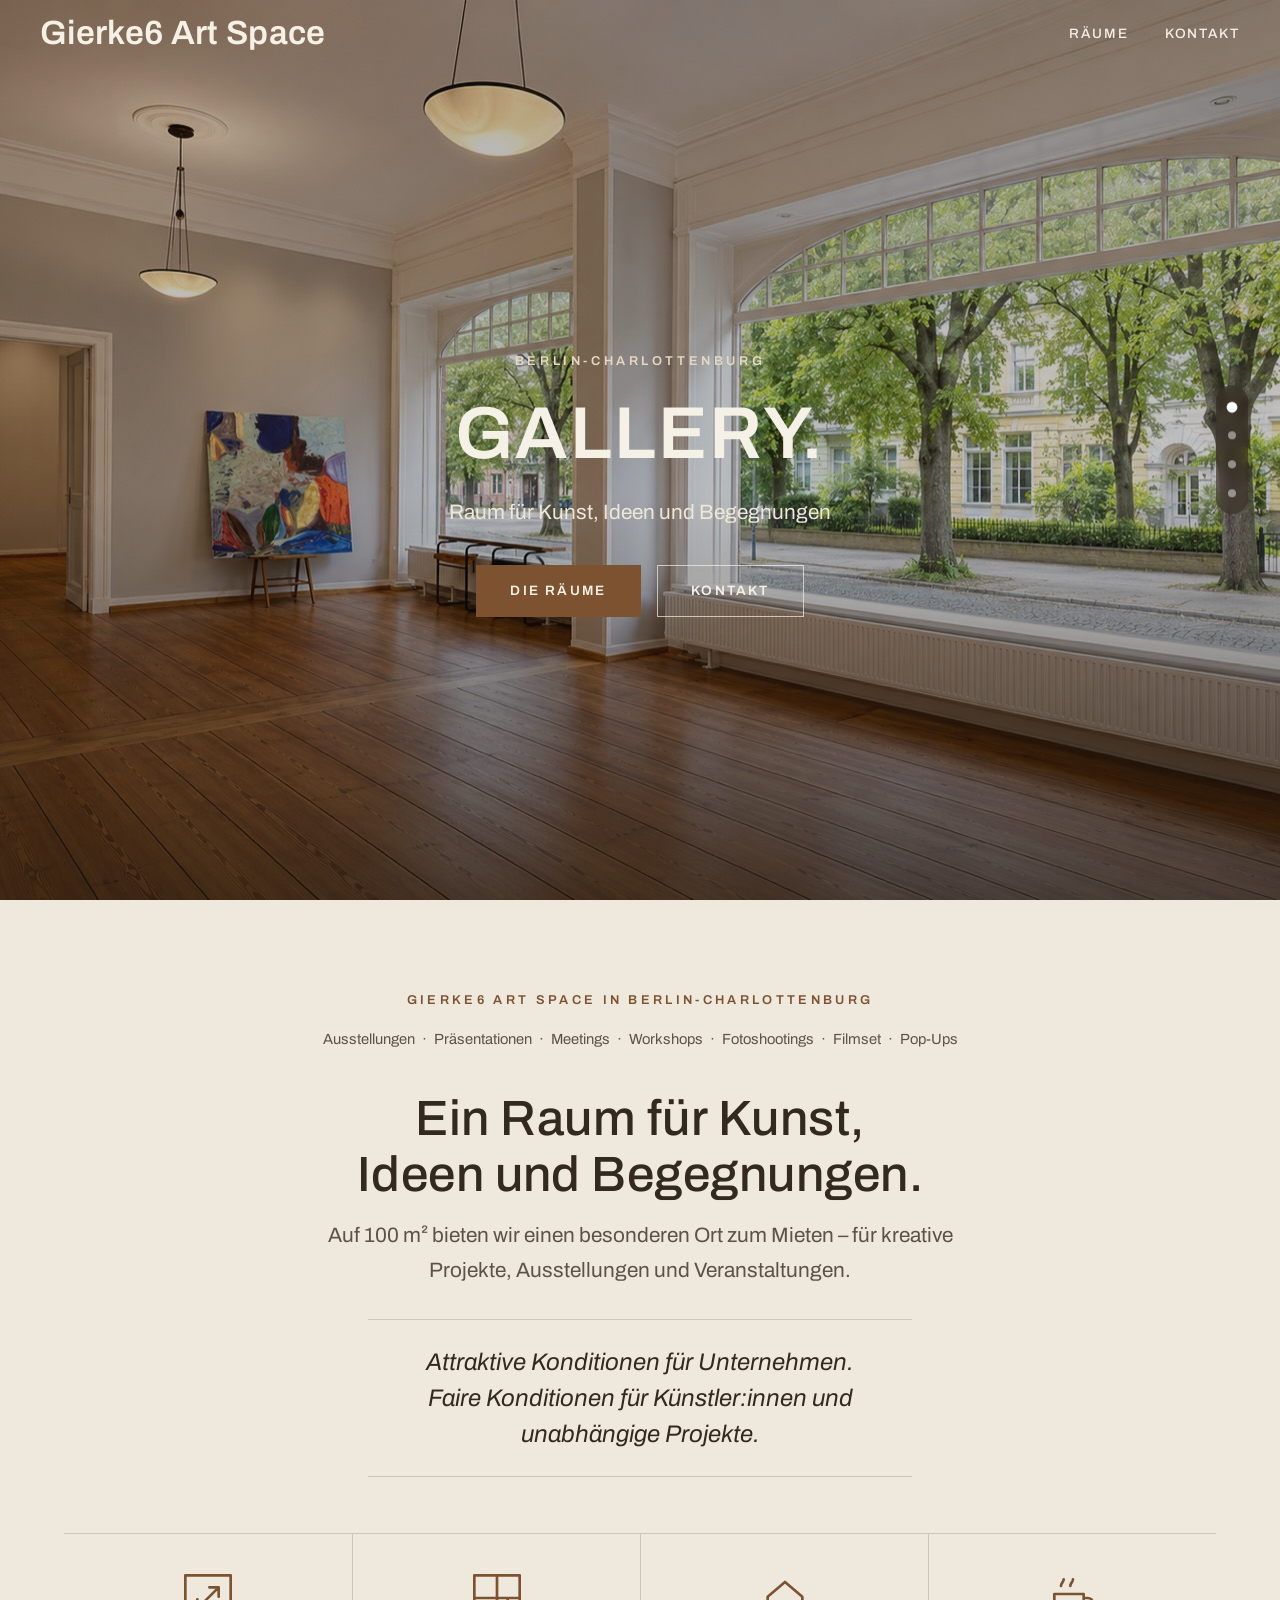
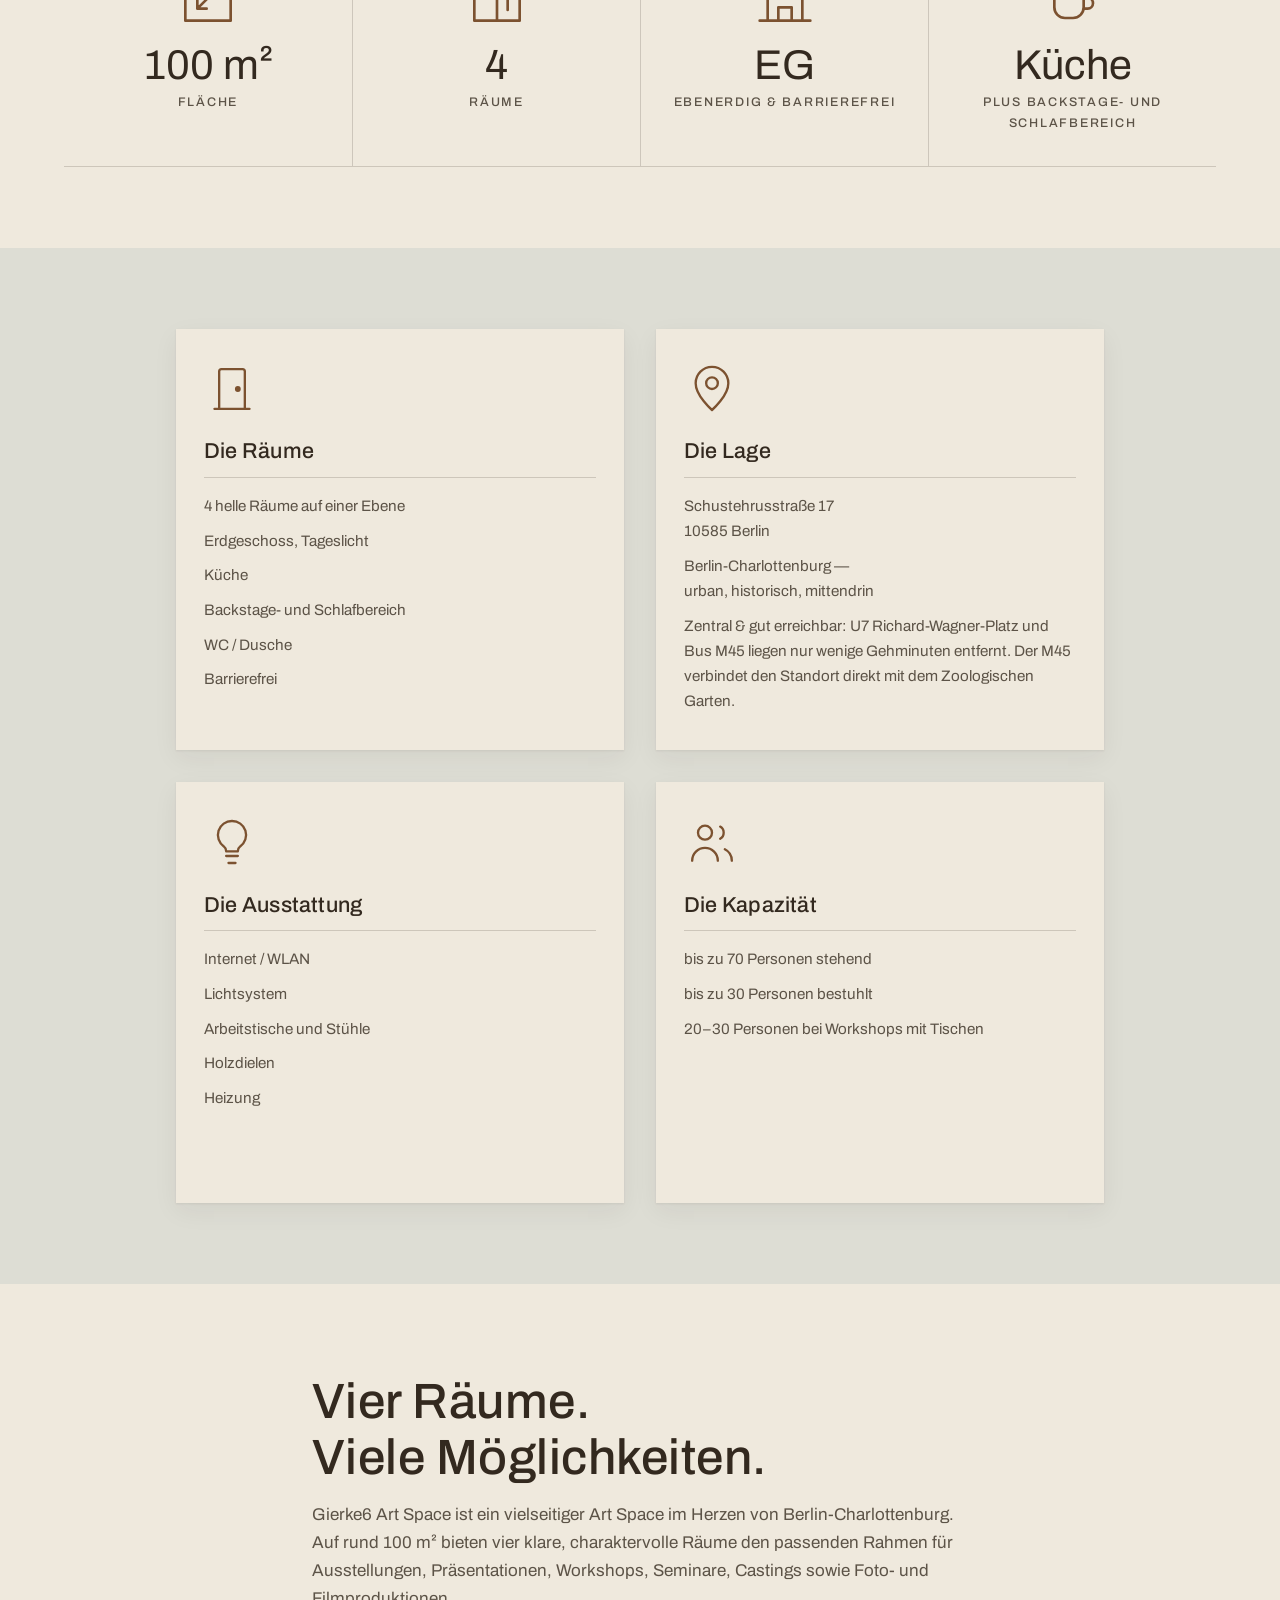
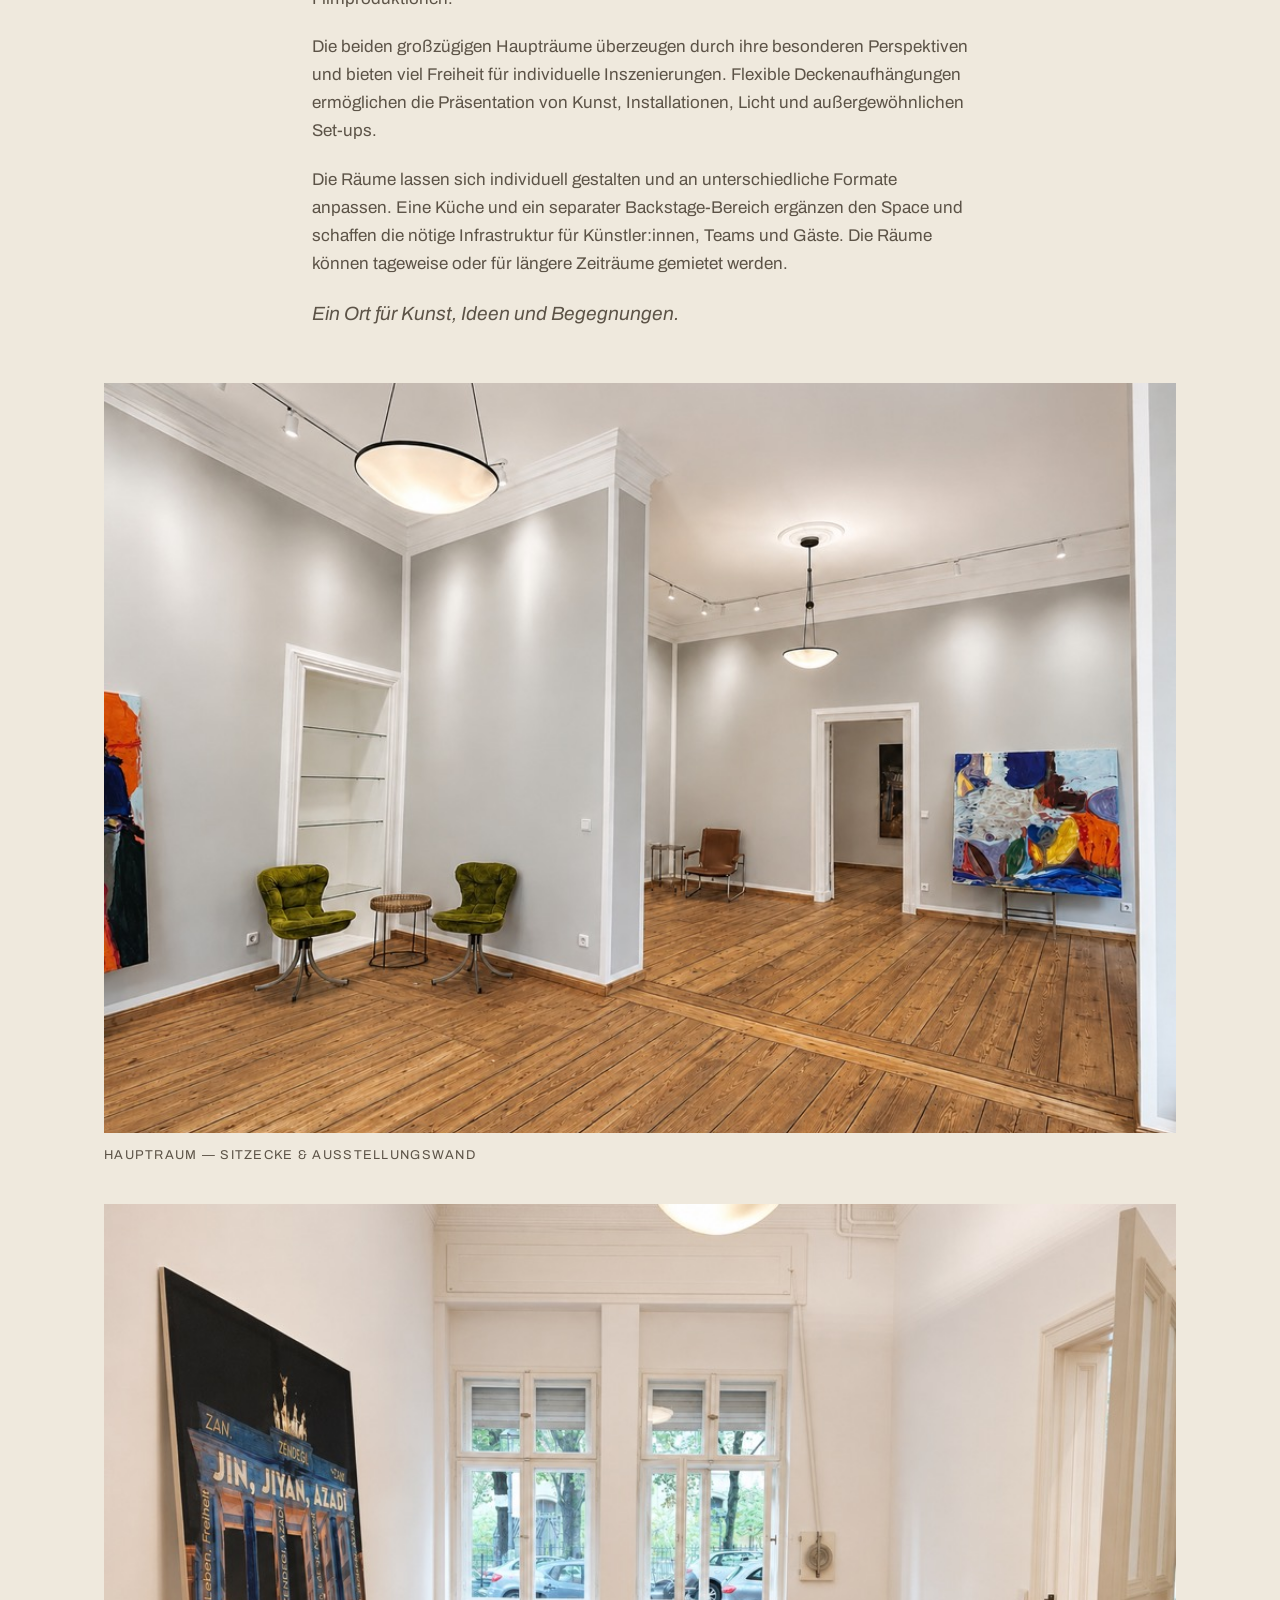
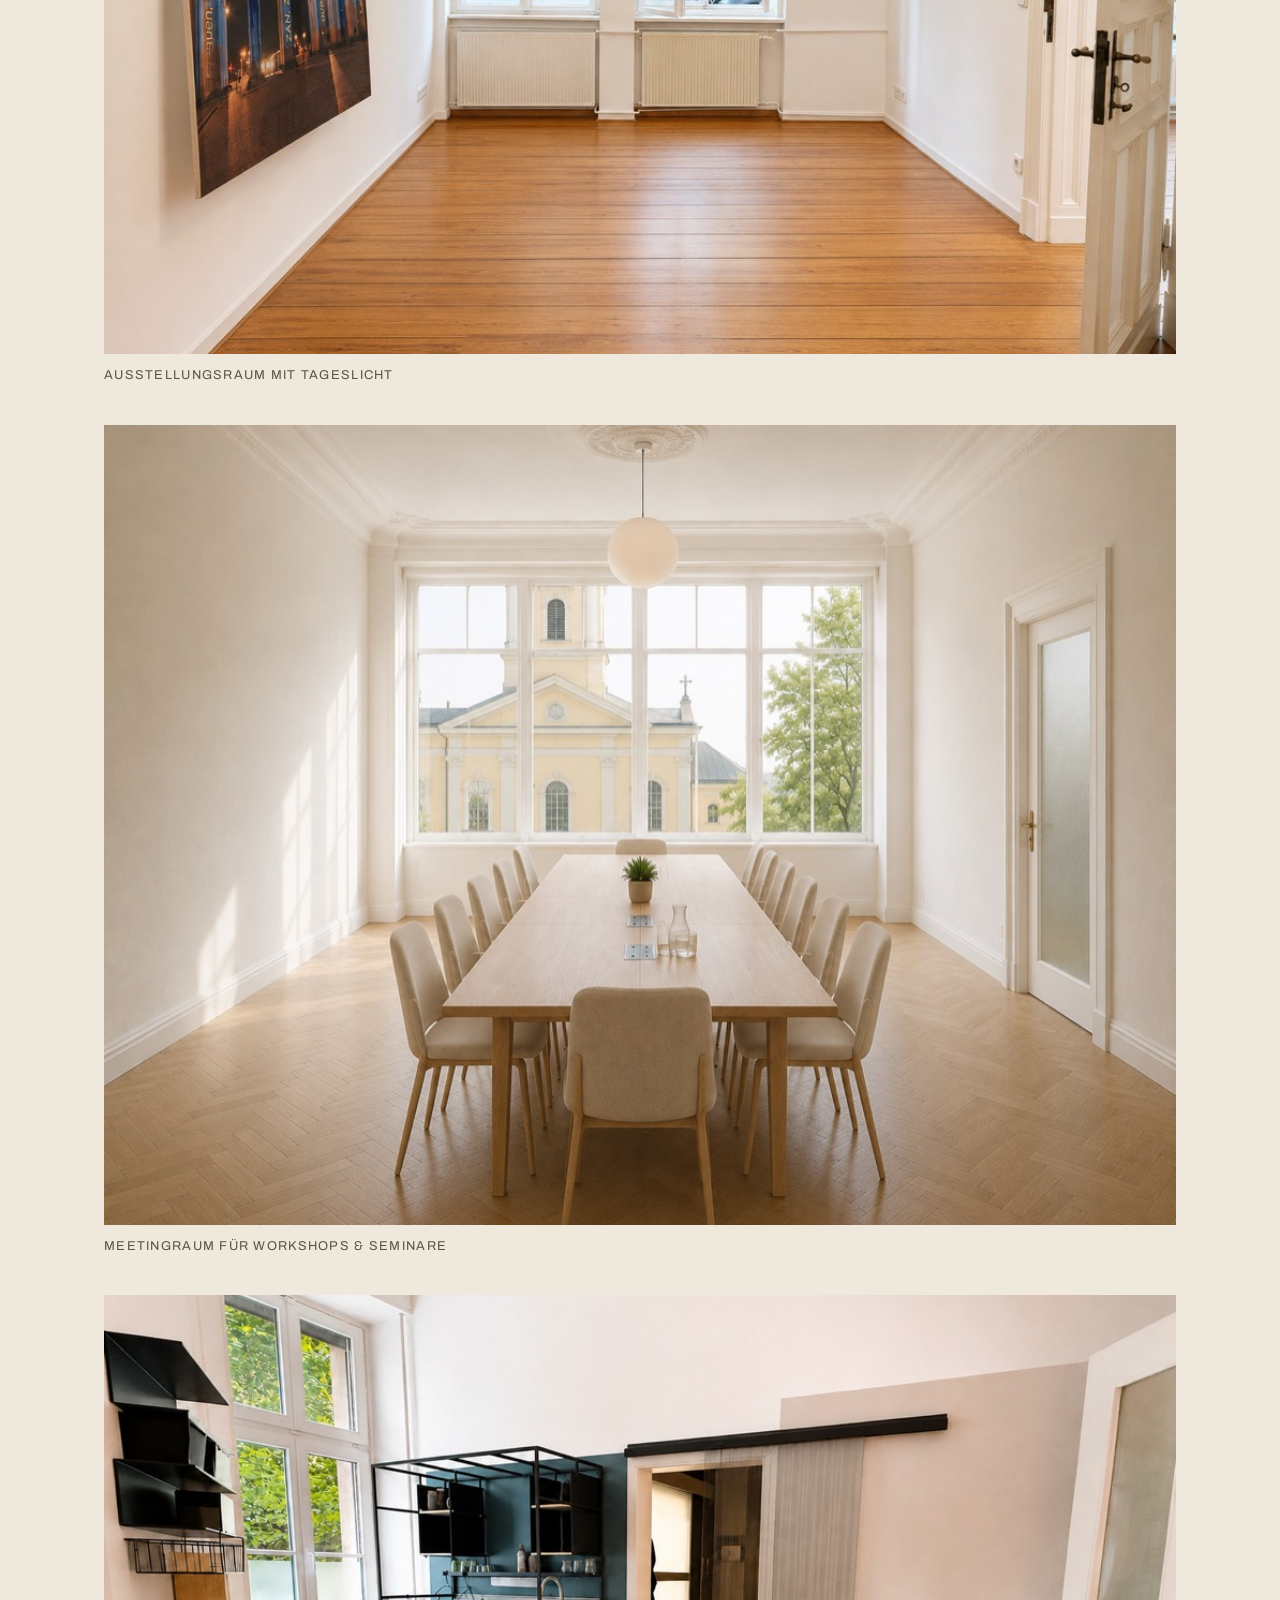
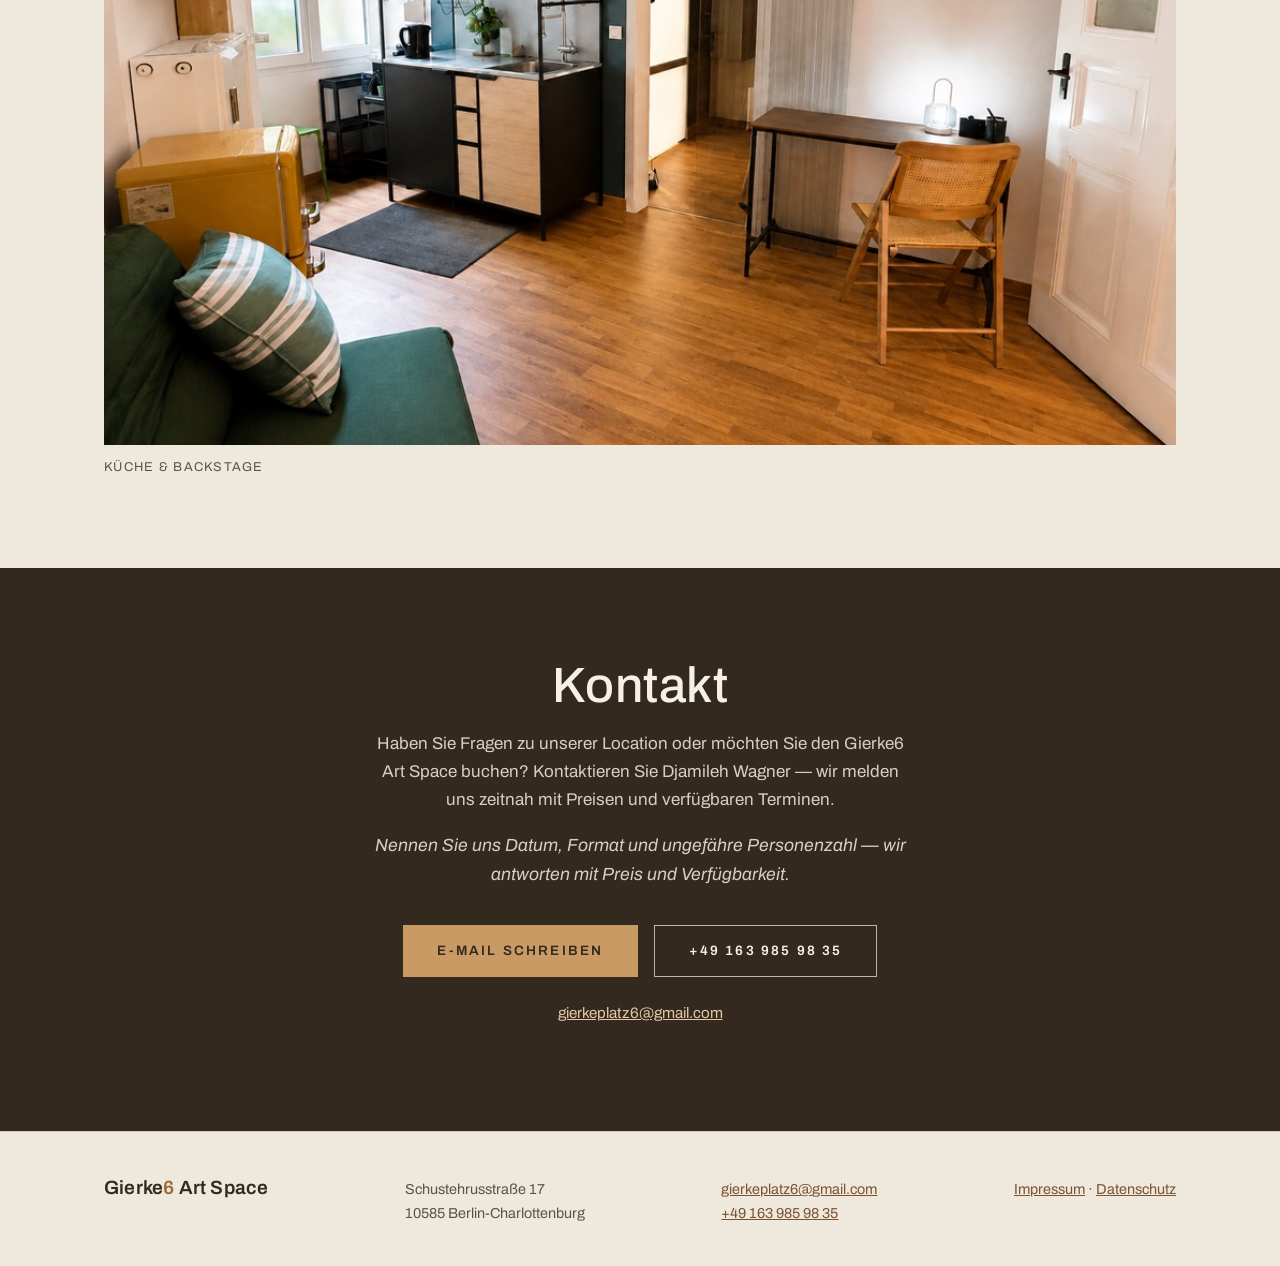
==== commit 457e8aef: "Add right-edge section dots nav; enlarge header logo; unify logo color; update Impressum address - S" ====
--- a/index.html
+++ b/index.html
@@ -71,10 +71,17 @@
   </nav>
 </header>
 
+<nav class="section-dots" aria-label="Seitenbereiche">
+  <a href="#start"><span class="dot" aria-hidden="true"></span><span class="dot-label">Start</span></a>
+  <a href="#ueberblick"><span class="dot" aria-hidden="true"></span><span class="dot-label">Überblick</span></a>
+  <a href="#raeume"><span class="dot" aria-hidden="true"></span><span class="dot-label">Räume</span></a>
+  <a href="#kontakt"><span class="dot" aria-hidden="true"></span><span class="dot-label">Kontakt</span></a>
+</nav>
+
 <main>
 
   <!-- ============ HERO ============ -->
-  <section class="hero">
+  <section class="hero" id="start">
     <img class="hero-img" src="img/galerie-charlottenburg-hauptraum-fenster-1600.jpg" srcset="img/galerie-charlottenburg-hauptraum-fenster-800.jpg 800w, img/galerie-charlottenburg-hauptraum-fenster-1200.jpg 1200w, img/galerie-charlottenburg-hauptraum-fenster-1600.jpg 1600w" sizes="100vw" alt="Heller Galerieraum mit hohen Bogenfenstern, Stuck und Kunstwerken auf Holzdielen" width="1600" height="900" fetchpriority="high">
     <div class="hero-scrim" aria-hidden="true"></div>
     <div class="hero-content">
--- a/css/style.css
+++ b/css/style.css
@@ -98,7 +98,8 @@
   color: var(--ink);
   text-decoration: none;
 }
-.wordmark span, .footer-wordmark span { color: var(--pine); }
+.wordmark { font-size: 2.1rem; }
+.footer-wordmark span { color: var(--pine); }
 
 .nav-list {
   display: flex;
@@ -147,10 +148,74 @@
 }
 .js .site-header.over-hero:not(.is-scrolled) .wordmark,
 .js .site-header.over-hero:not(.is-scrolled) .nav-list a { color: #F6F1E7; }
-.js .site-header.over-hero:not(.is-scrolled) .wordmark span { color: #E5C9A6; }
 .js .site-header.over-hero:not(.is-scrolled) .nav-toggle span { background: #F6F1E7; }
 .js .site-header.over-hero:not(.is-scrolled) .nav-list.is-open { background: var(--linen); }
 .js .site-header.over-hero:not(.is-scrolled) .nav-list.is-open a { color: var(--ink); }
+
+/* ---------- Section dots (right-edge page navigation) ---------- */
+.section-dots {
+  position: fixed;
+  top: 50%;
+  right: clamp(1rem, 3vw, 2rem);
+  transform: translateY(-50%);
+  z-index: 15;
+  display: flex;
+  flex-direction: column;
+  gap: 0.9rem;
+  padding: 0.9rem 0.55rem;
+  border-radius: 999px;
+  background: color-mix(in srgb, var(--ink) 55%, transparent);
+  backdrop-filter: blur(6px);
+  -webkit-backdrop-filter: blur(6px);
+}
+.section-dots a {
+  position: relative;
+  display: block;
+  padding: 0.2rem;
+}
+.section-dots .dot {
+  display: block;
+  width: 8px;
+  height: 8px;
+  border-radius: 50%;
+  background: rgba(255, 255, 255, 0.45);
+  transition: background 0.25s ease, transform 0.25s ease;
+}
+.section-dots a:hover .dot,
+.section-dots a:focus-visible .dot,
+.section-dots a[aria-current="true"] .dot {
+  background: #fff;
+  transform: scale(1.35);
+}
+.section-dots .dot-label {
+  position: absolute;
+  right: 100%;
+  top: 50%;
+  transform: translateY(-50%);
+  margin-right: 0.7rem;
+  white-space: nowrap;
+  font-size: 0.72rem;
+  font-weight: 500;
+  letter-spacing: 0.08em;
+  text-transform: uppercase;
+  color: #F6F1E7;
+  background: var(--ink);
+  padding: 0.3rem 0.65rem;
+  border-radius: 4px;
+  opacity: 0;
+  pointer-events: none;
+  transition: opacity 0.2s ease;
+}
+.section-dots a:hover .dot-label,
+.section-dots a:focus-visible .dot-label {
+  opacity: 1;
+}
+@media (max-width: 79.9rem) {
+  .section-dots { display: none; }
+}
+@media (prefers-reduced-motion: reduce) {
+  .section-dots .dot { transition: none; }
+}
 
 /* ---------- Hero ---------- */
 .hero {
@@ -376,13 +441,12 @@
 
 .gallery {
   display: grid;
-  align-items: start;
-  grid-template-columns: repeat(2, 1fr);
-  gap: clamp(1.25rem, 2.5vw, 2rem);
+  grid-template-columns: 1fr;
+  gap: clamp(1.5rem, 3vw, 2.5rem);
   margin-top: clamp(2.5rem, 6vh, 4rem);
 }
 .gallery figure { margin: 0; }
-.gallery img { width: 100%; aspect-ratio: 4 / 3; object-fit: cover; }
+.gallery img { width: 100%; aspect-ratio: 16 / 9; object-fit: cover; }
 .gallery figcaption {
   font-size: 0.8rem;
   letter-spacing: 0.1em;
@@ -479,8 +543,6 @@
   .fact + .fact { border-left: 0; }
   .fact:nth-child(even) { border-left: 1px solid var(--line); }
   .fact:nth-child(n+3) { border-top: 1px solid var(--line); }
-
-  .gallery { grid-template-columns: 1fr; }
 }
 
 /* ---------- Reduced motion ---------- */
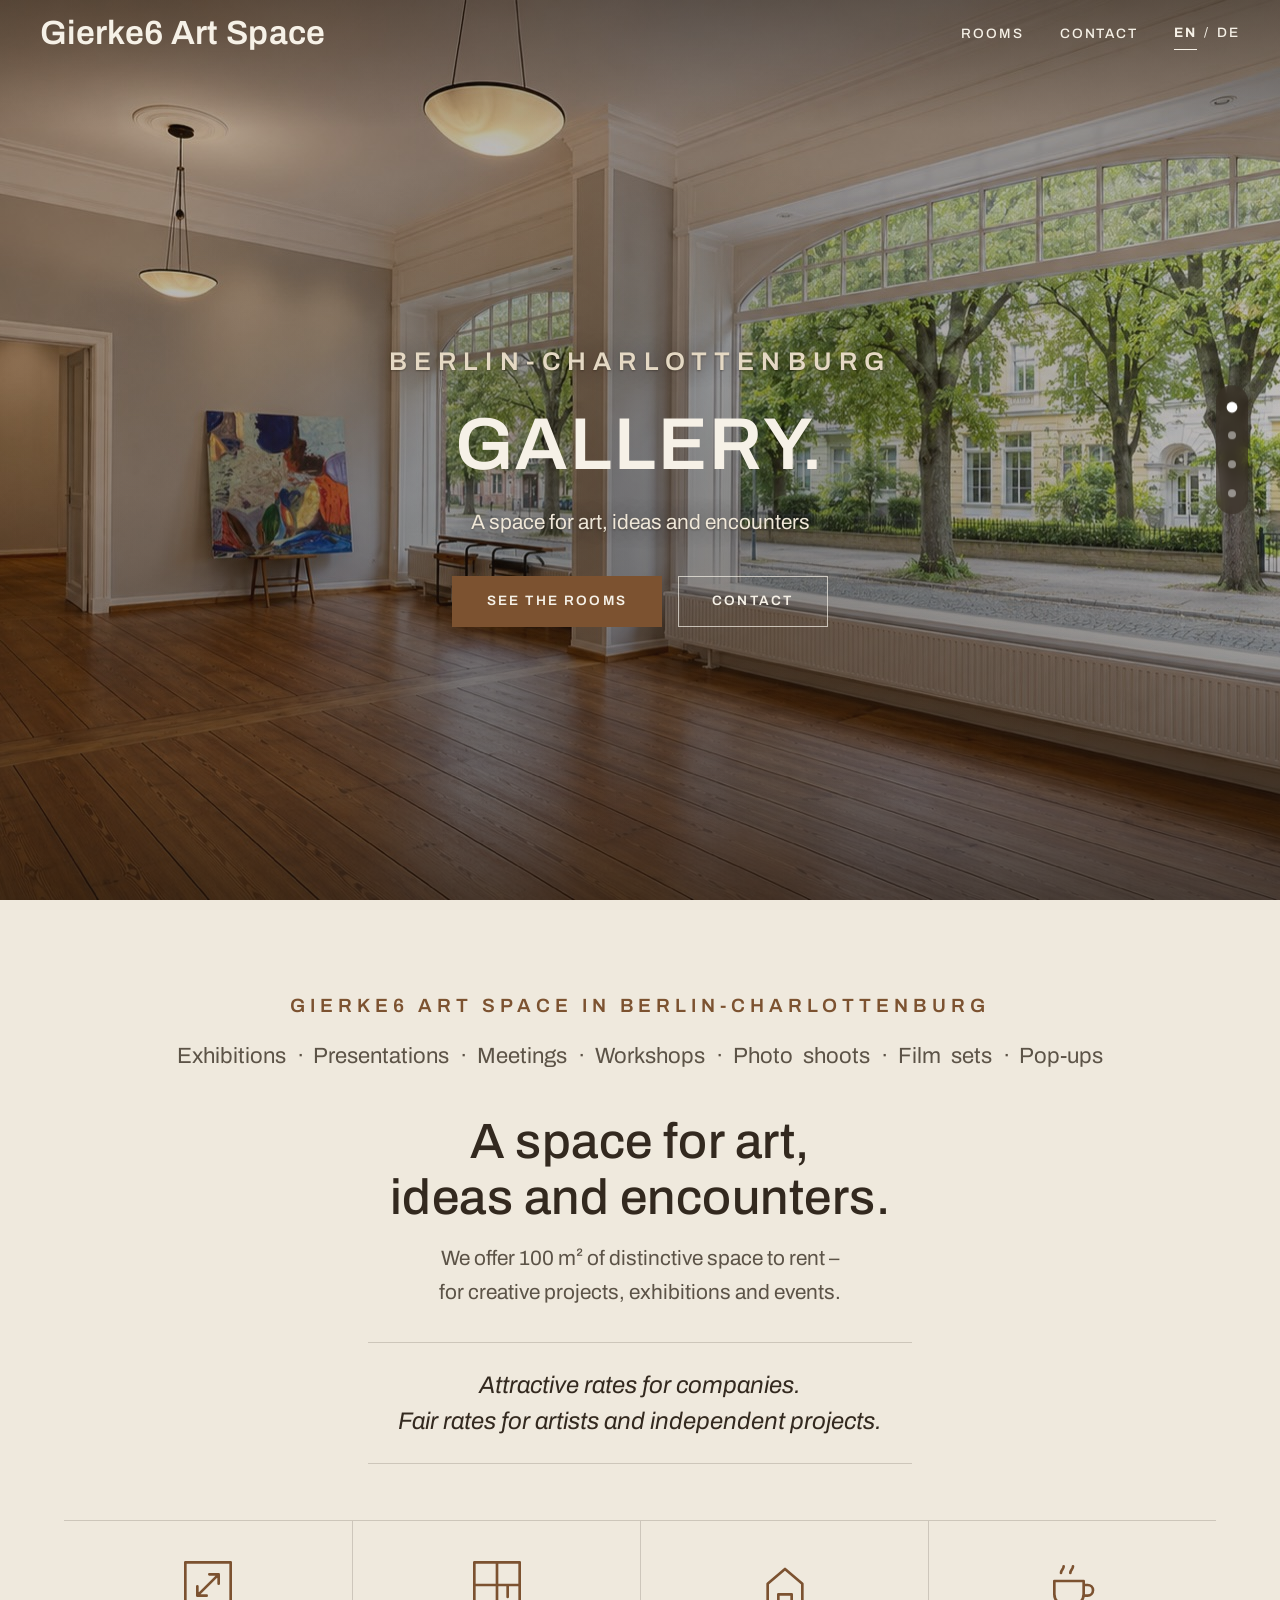
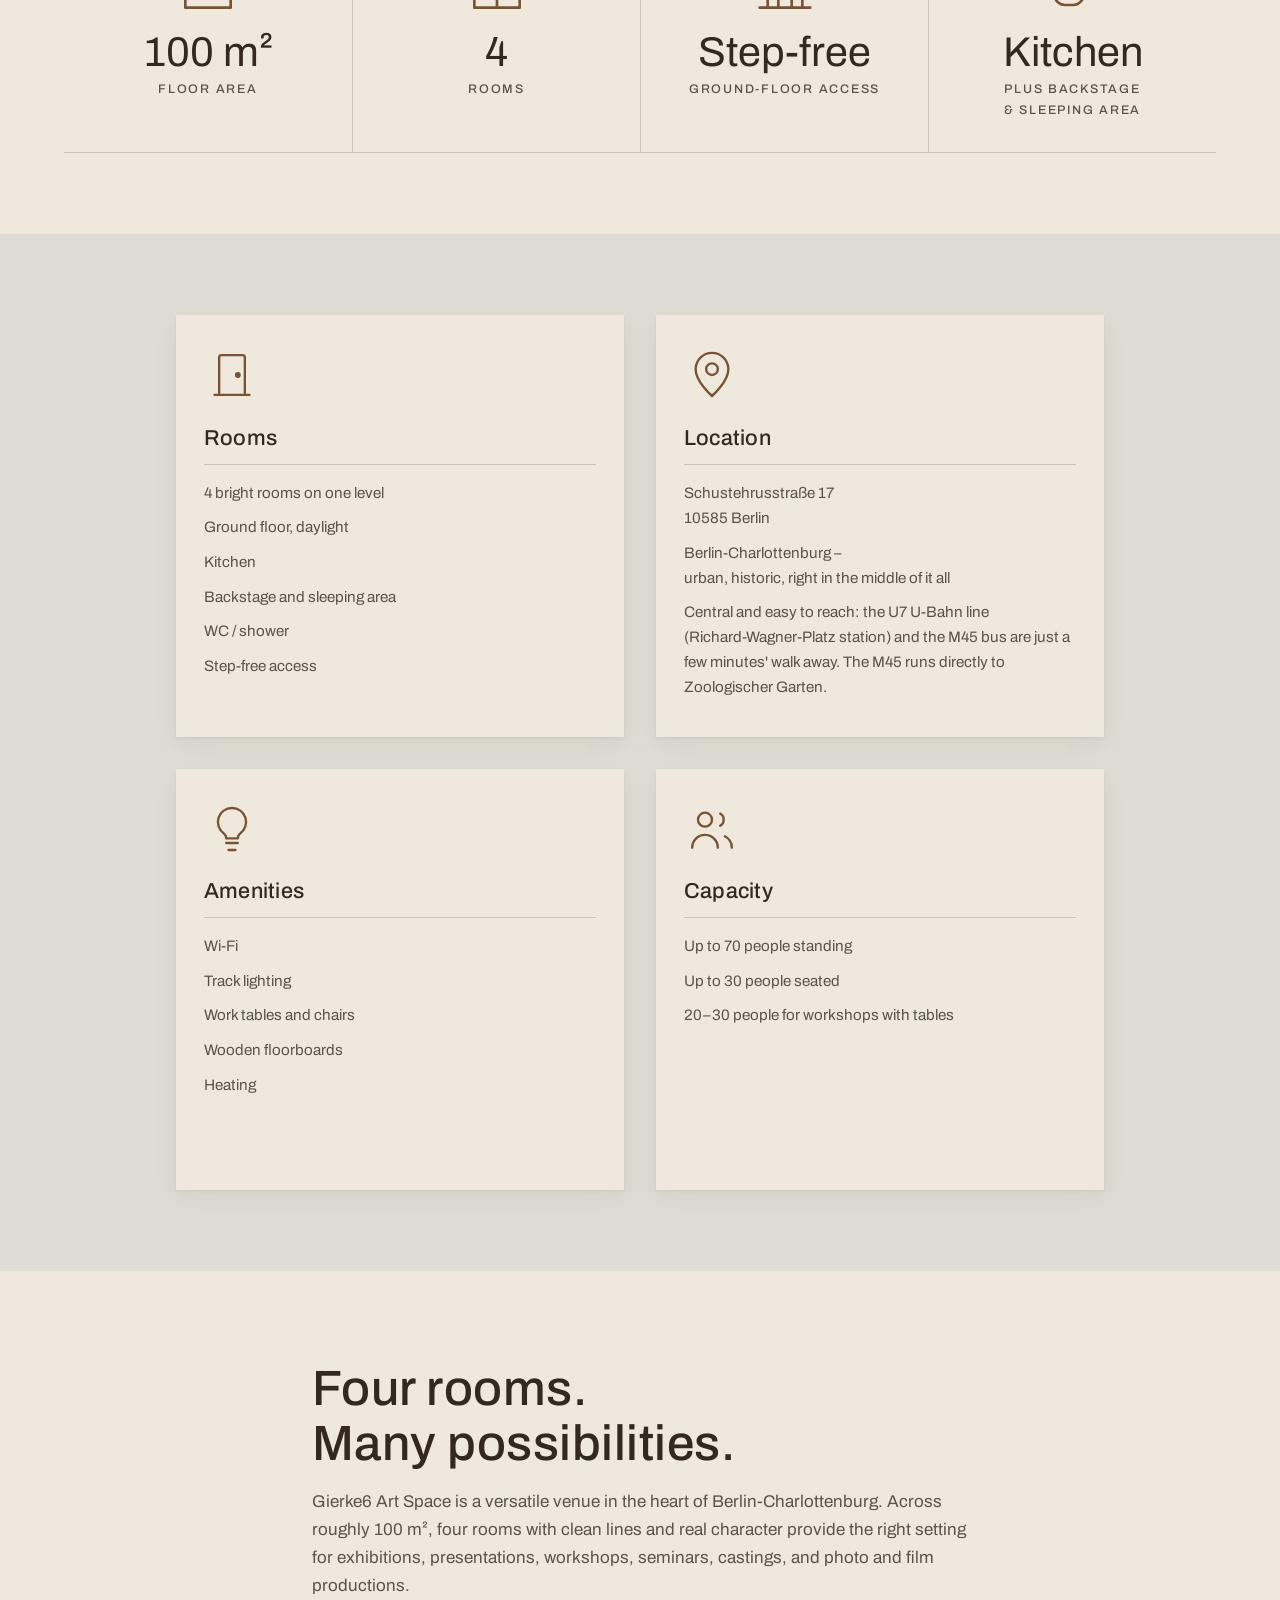
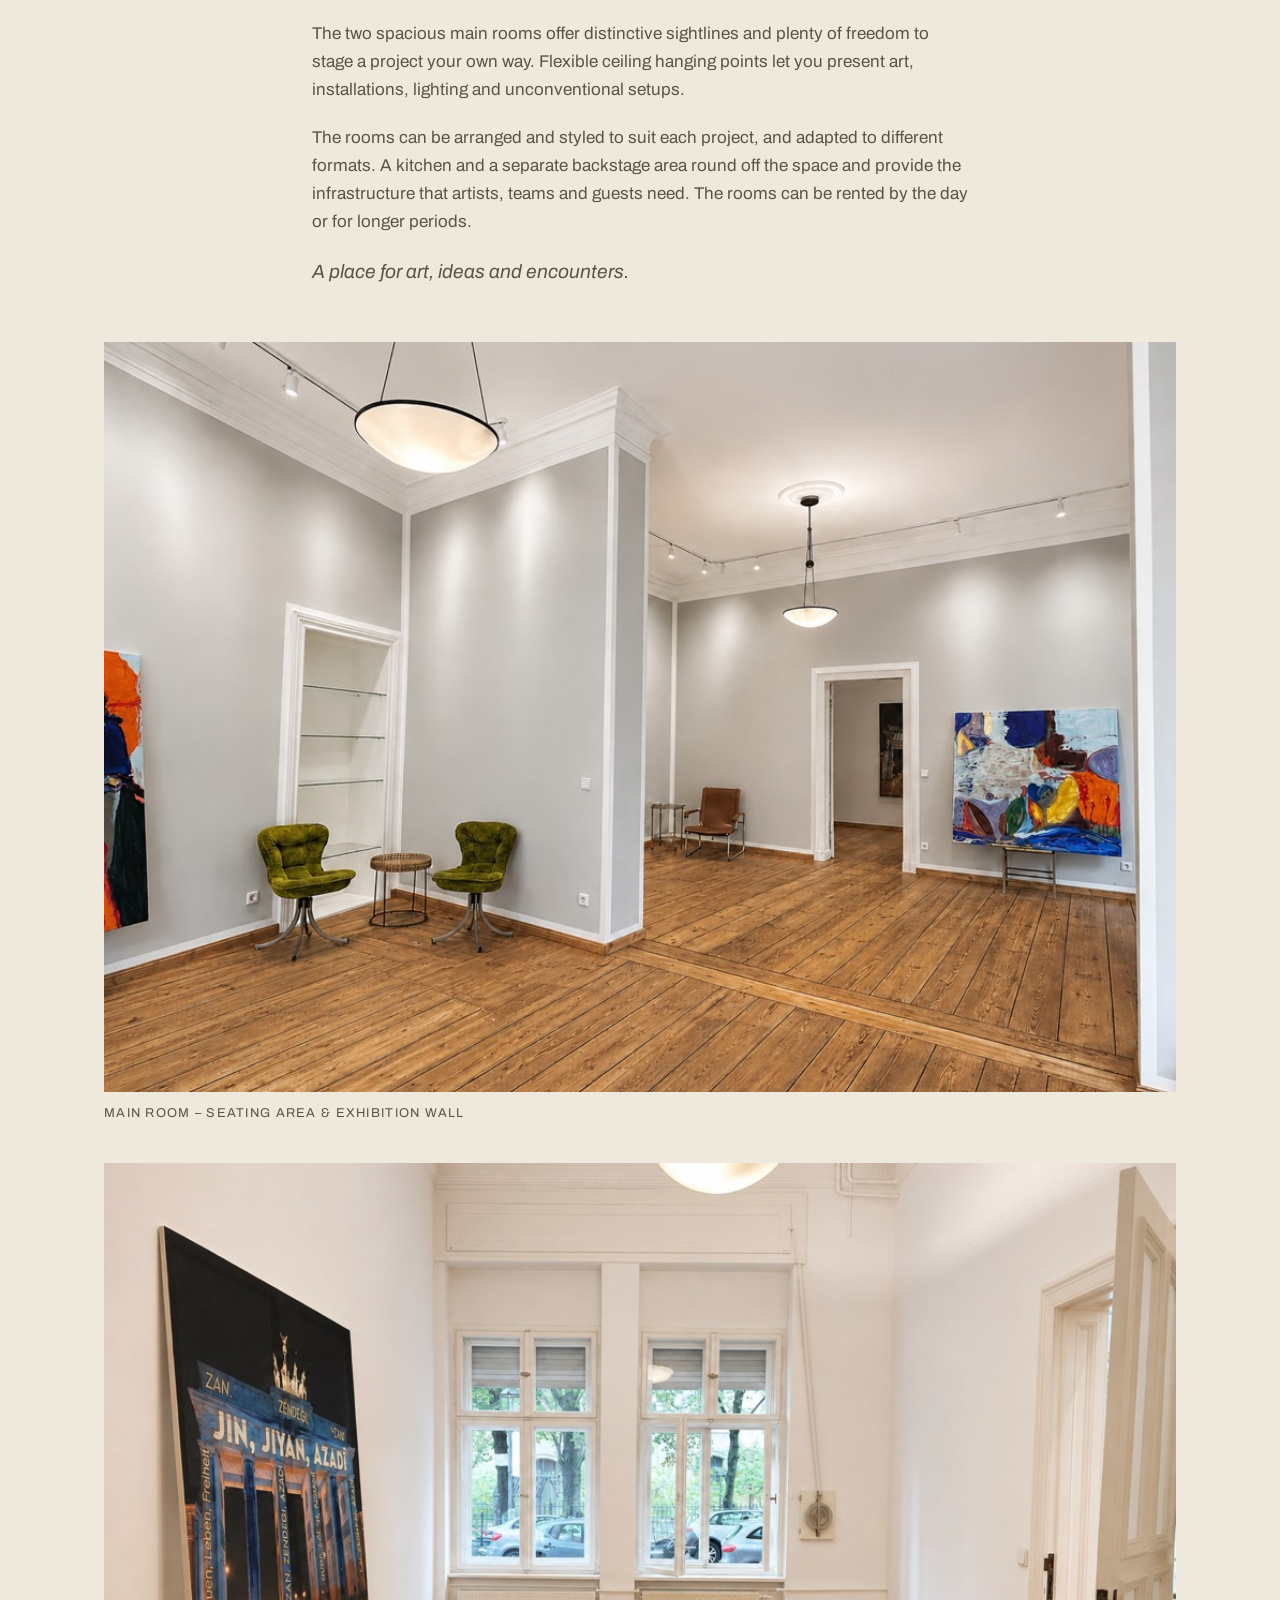
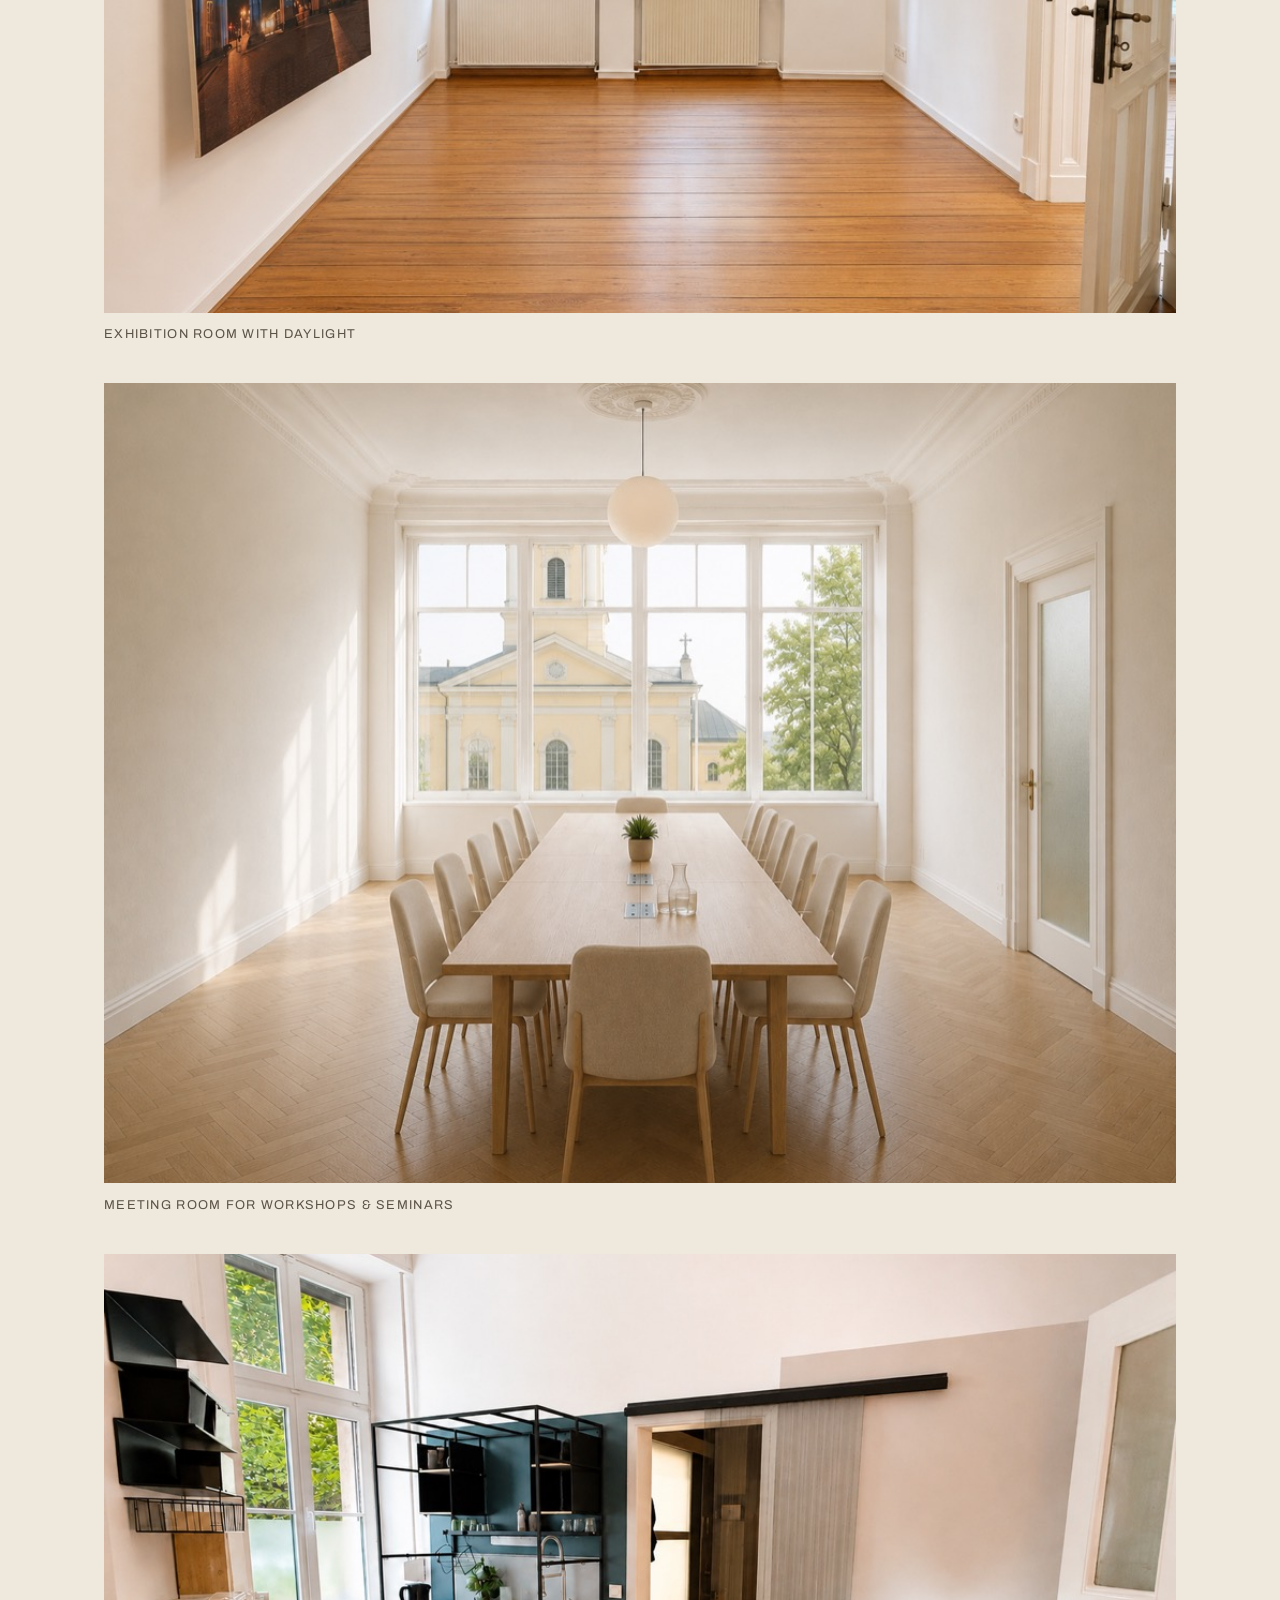
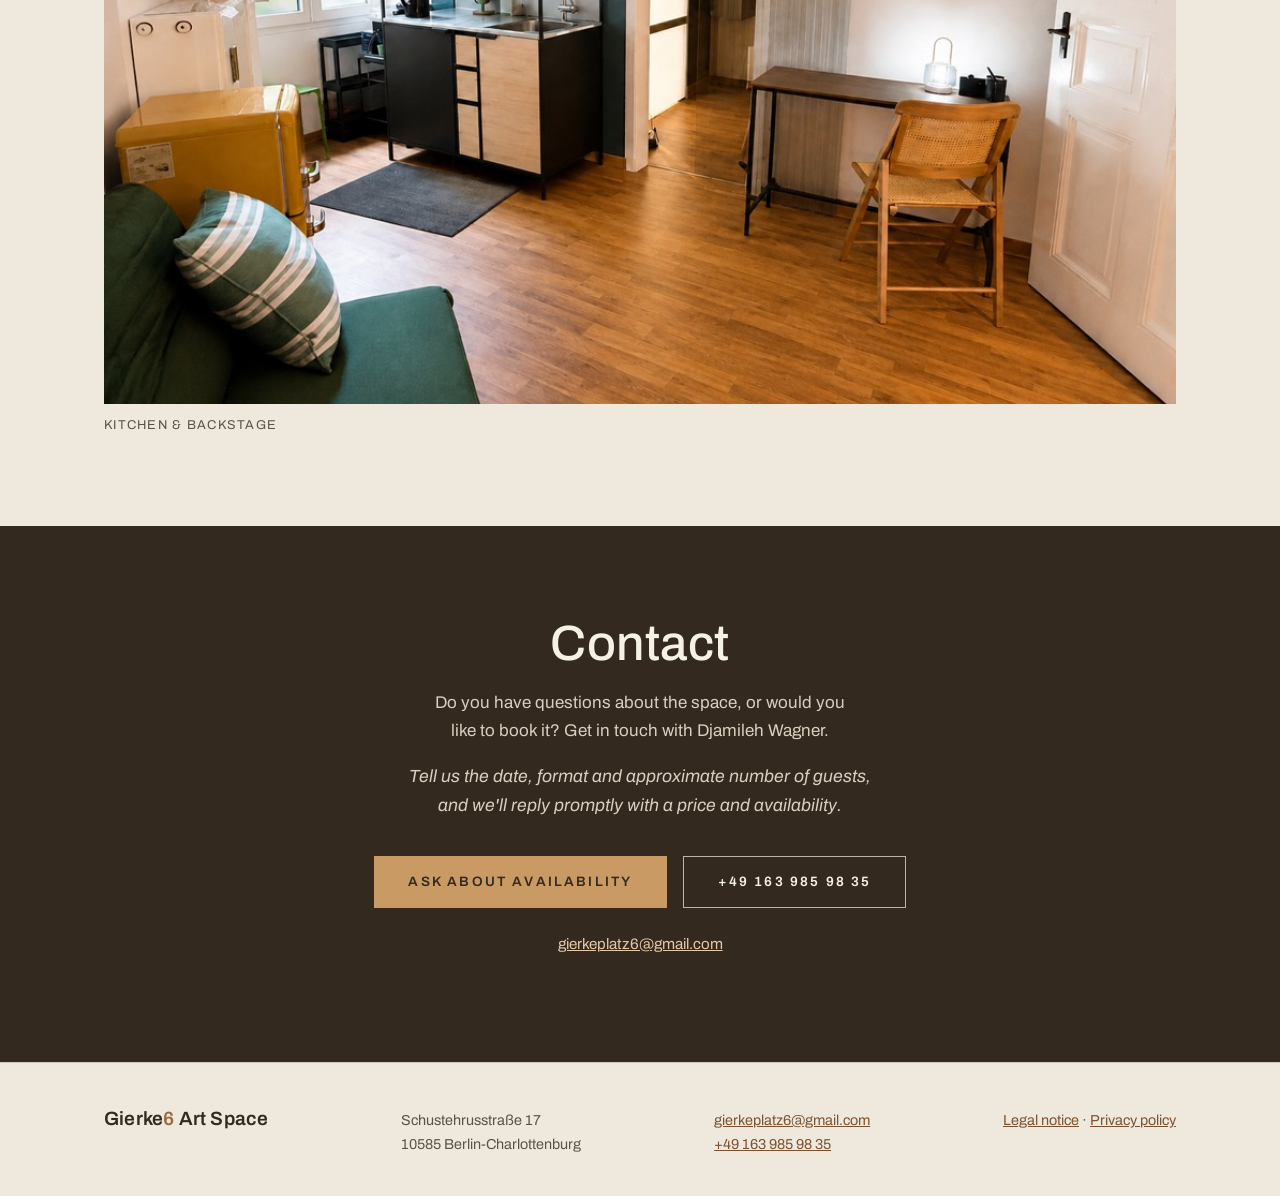
==== commit c8f5eeb4: "Make English the main language with an EN/DE switch; German moves to /de/ - English at / (index, leg" ====
--- a/index.html
+++ b/index.html
@@ -1,38 +1,43 @@
 <!DOCTYPE html>
-<html lang="de">
+<html lang="en">
 <head>
   <meta charset="UTF-8">
   <meta name="viewport" content="width=device-width, initial-scale=1.0">
-  <title>Galerie &amp; Eventraum mieten in Berlin-Charlottenburg – Gierke6 Art Space</title>
-  <meta name="description" content="100 m², 4 helle Räume in Berlin-Charlottenburg mieten – für Ausstellungen, Meetings, Workshops, Seminare, Foto- und Filmproduktionen. Jetzt anfragen.">
-  <meta property="og:title" content="Gierke6 Art Space – Raum für Kunst, Ideen und Begegnungen">
-  <meta property="og:description" content="100 m², 4 helle Räume in Berlin-Charlottenburg zu mieten – für Ausstellungen, Meetings, Workshops und Produktionen.">
+  <title>Rent a Gallery &amp; Event Space in Berlin-Charlottenburg – Gierke6</title>
+  <meta name="description" content="Rent a 100 m² gallery and event space in Berlin-Charlottenburg for exhibitions, meetings, workshops and photo or film shoots. Ask for dates and prices.">
+  <meta property="og:title" content="Gierke6 Art Space – A space for art, ideas and encounters">
+  <meta property="og:description" content="100 m², 4 bright rooms to rent in Berlin-Charlottenburg – for exhibitions, meetings, workshops and photo or film shoots.">
   <meta property="og:site_name" content="Gierke6 Art Space">
   <meta property="og:image" content="https://gierke6artspace.de/img/galerie-charlottenburg-hauptraum-fenster-1600.jpg">
   <meta property="og:image:width" content="1600">
   <meta property="og:image:height" content="900">
-  <meta property="og:image:alt" content="Heller Galerieraum mit hohen Bogenfenstern, Stuck und Kunstwerken auf Holzdielen">
+  <meta property="og:image:alt" content="Bright gallery room with a wide arched window onto a tree-lined street, plaster moldings and a painting on wooden floorboards">
   <meta name="twitter:card" content="summary_large_image">
-  <meta name="twitter:title" content="Gierke6 Art Space – Galerie &amp; Eventraum in Berlin-Charlottenburg">
-  <meta name="twitter:description" content="100 m², 4 helle Räume zu mieten – für Ausstellungen, Meetings, Workshops und Produktionen.">
+  <meta name="twitter:title" content="Gierke6 Art Space – Gallery &amp; Event Space in Berlin-Charlottenburg">
+  <meta name="twitter:description" content="100 m², 4 bright rooms to rent – for exhibitions, meetings, workshops and photo or film shoots.">
   <meta name="twitter:image" content="https://gierke6artspace.de/img/galerie-charlottenburg-hauptraum-fenster-1600.jpg">
   <meta name="theme-color" content="#EFE9DD">
   <meta property="og:url" content="https://gierke6artspace.de/">
   <meta property="og:type" content="website">
-  <meta property="og:locale" content="de_DE">
+  <meta property="og:locale" content="en_US">
+  <meta property="og:locale:alternate" content="de_DE">
   <link rel="canonical" href="https://gierke6artspace.de/">
+  <link rel="alternate" hreflang="en" href="https://gierke6artspace.de/">
+  <link rel="alternate" hreflang="de" href="https://gierke6artspace.de/de/">
+  <link rel="alternate" hreflang="x-default" href="https://gierke6artspace.de/">
   <script>document.documentElement.classList.add('js');</script>
   <script type="application/ld+json">
   {
     "@context": "https://schema.org",
     "@type": ["LocalBusiness", "EventVenue"],
     "name": "Gierke6 Art Space",
-    "description": "Galerie- und Eventraum in Berlin-Charlottenburg: 100 m², 4 helle Räume zu mieten für Ausstellungen, Meetings, Workshops, Seminare, Foto- und Filmproduktionen. Termine nach Vereinbarung.",
+    "description": "Gallery and event space in Berlin-Charlottenburg: 100 m², 4 bright rooms to rent for exhibitions, meetings, workshops, seminars, photo and film productions. Viewings by appointment.",
     "url": "https://gierke6artspace.de/",
+    "availableLanguage": ["en", "de"],
     "image": "https://gierke6artspace.de/img/galerie-charlottenburg-hauptraum-fenster-1600.jpg",
     "email": "gierkeplatz6@gmail.com",
     "telephone": "+491639859835",
-    "priceRange": "auf Anfrage",
+    "priceRange": "On request",
     "address": {
       "@type": "PostalAddress",
       "streetAddress": "Schustehrusstraße 17",
@@ -60,66 +65,71 @@
 
 <header class="site-header over-hero" id="top">
   <a class="wordmark" href="#top">Gierke<span>6</span> Art Space</a>
-  <nav class="site-nav" aria-label="Hauptnavigation">
-    <button class="nav-toggle" aria-expanded="false" aria-controls="nav-list" aria-label="Menü öffnen">
+  <nav class="site-nav" aria-label="Main navigation">
+    <button class="nav-toggle" aria-expanded="false" aria-controls="nav-list" aria-label="Open menu" data-label-open="Open menu" data-label-close="Close menu">
       <span></span><span></span>
     </button>
     <ul id="nav-list" class="nav-list">
-      <li><a href="#raeume">Räume</a></li>
-      <li><a href="#kontakt">Kontakt</a></li>
+      <li><a href="#rooms">Rooms</a></li>
+      <li><a href="#contact">Contact</a></li>
     </ul>
+    <div class="lang-switch" role="group" aria-label="Language">
+      <a href="index.html" lang="en" hreflang="en" aria-label="English" title="English" aria-current="page">EN</a>
+      <span aria-hidden="true">/</span>
+      <a href="de/index.html" lang="de" hreflang="de" aria-label="Deutsch" title="Deutsch">DE</a>
+    </div>
   </nav>
 </header>
 
-<nav class="section-dots" aria-label="Seitenbereiche">
+<nav class="section-dots" aria-label="Page sections">
   <a href="#start"><span class="dot" aria-hidden="true"></span><span class="dot-label">Start</span></a>
-  <a href="#ueberblick"><span class="dot" aria-hidden="true"></span><span class="dot-label">Überblick</span></a>
-  <a href="#raeume"><span class="dot" aria-hidden="true"></span><span class="dot-label">Räume</span></a>
-  <a href="#kontakt"><span class="dot" aria-hidden="true"></span><span class="dot-label">Kontakt</span></a>
+  <a href="#overview"><span class="dot" aria-hidden="true"></span><span class="dot-label">Overview</span></a>
+  <a href="#rooms"><span class="dot" aria-hidden="true"></span><span class="dot-label">Rooms</span></a>
+  <a href="#contact"><span class="dot" aria-hidden="true"></span><span class="dot-label">Contact</span></a>
 </nav>
 
 <main>
 
   <!-- ============ HERO ============ -->
   <section class="hero" id="start">
-    <img class="hero-img" src="img/galerie-charlottenburg-hauptraum-fenster-1600.jpg" srcset="img/galerie-charlottenburg-hauptraum-fenster-800.jpg 800w, img/galerie-charlottenburg-hauptraum-fenster-1200.jpg 1200w, img/galerie-charlottenburg-hauptraum-fenster-1600.jpg 1600w" sizes="100vw" alt="Heller Galerieraum mit hohen Bogenfenstern, Stuck und Kunstwerken auf Holzdielen" width="1600" height="900" fetchpriority="high">
+    <img class="hero-img" src="img/galerie-charlottenburg-hauptraum-fenster-1600.jpg" srcset="img/galerie-charlottenburg-hauptraum-fenster-800.jpg 800w, img/galerie-charlottenburg-hauptraum-fenster-1200.jpg 1200w, img/galerie-charlottenburg-hauptraum-fenster-1600.jpg 1600w" sizes="100vw" alt="Bright gallery room with a wide arched window onto a tree-lined street, plaster moldings and a painting on wooden floorboards" width="1600" height="900" fetchpriority="high">
     <div class="hero-scrim" aria-hidden="true"></div>
     <div class="hero-content">
       <p class="hero-kicker">Berlin-Charlottenburg</p>
-      <h1 lang="en"><span class="hero-title">Gallery. Meetings. <br class="br-lg">Workshops. Productions.</span></h1>
-      <p class="hero-sub">Raum für Kunst, Ideen und Begegnungen</p>
+      <h1><span class="hero-title">Gallery. Meetings. <br class="br-lg">Workshops. Productions.</span></h1>
+      <p class="hero-sub">A space for art, ideas and encounters</p>
       <div class="hero-actions">
-        <a class="btn btn-solid" href="#raeume">Die Räume</a>
-        <a class="btn btn-ghost" href="#kontakt">Kontakt</a>
+        <a class="btn btn-solid" href="#rooms">See the rooms</a>
+        <a class="btn btn-ghost" href="#contact">Contact</a>
       </div>
     </div>
   </section>
 
   <!-- ============ INTRO ============ -->
-  <section class="intro" id="ueberblick">
+  <section class="intro" id="overview">
     <div class="container narrow">
-      <p class="eyebrow reveal">Gierke6 Art Space in Berlin-Charlottenburg</p>
-      <p class="use-list reveal">Ausstellungen&ensp;·&ensp;Präsentationen&ensp;·&ensp;Meetings&ensp;·&ensp;Workshops&ensp;·&ensp;Fotoshootings&ensp;·&ensp;Filmset&ensp;·&ensp;Pop-Ups</p>
-      <h2 class="reveal">Ein Raum für Kunst, Ideen und&nbsp;Begegnungen.</h2>
-      <p class="lede reveal">Auf 100&nbsp;m² bieten wir einen besonderen Ort zum Mieten – für kreative Projekte, Ausstellungen und Veranstaltungen.</p>
-      <p class="conditions reveal">Attraktive Konditionen für Unternehmen.<br>Faire Konditionen für Künstler:innen und unabhängige Projekte.</p>
+      <p class="eyebrow reveal">Gierke6 Art Space in <span class="nb">Berlin-Charlottenburg</span></p>
+      <p class="use-list reveal"><span class="nb">Exhibitions&ensp;·</span> <span class="nb">Presentations&ensp;·</span> <span class="nb">Meetings&ensp;·</span> <span class="nb">Workshops&ensp;·</span> <span class="nb">Photo shoots&ensp;·</span> <span class="nb">Film sets&ensp;·</span> <span class="nb">Pop-ups</span></p>
+      <h2 class="reveal">A space for art, ideas and&nbsp;encounters.</h2>
+      <p class="lede reveal">We offer 100&nbsp;m² of distinctive space to rent – for creative projects, exhibitions and events.</p>
+      <p class="conditions reveal">Attractive rates for companies.<br>Fair rates for artists and independent projects.</p>
     </div>
     <div class="fact-strip reveal" role="list">
       <div class="fact" role="listitem">
         <svg class="fact-icon" viewBox="0 0 24 24" fill="none" stroke="currentColor" stroke-width="1" stroke-linecap="round" stroke-linejoin="round" aria-hidden="true"><rect x="3.5" y="3.5" width="17" height="17"/><path d="M8 16 16 8M8 16v-3.5M8 16h3.5M16 8v3.5M16 8h-3.5"/></svg>
-        <span class="fact-num">100&nbsp;m²</span><span class="fact-label">Fläche</span>
+        <span class="fact-num">100&nbsp;m²</span><span class="fact-label">Floor area</span>
       </div>
       <div class="fact" role="listitem">
         <svg class="fact-icon" viewBox="0 0 24 24" fill="none" stroke="currentColor" stroke-width="1" stroke-linecap="round" stroke-linejoin="round" aria-hidden="true"><rect x="3.5" y="3.5" width="17" height="17"/><path d="M12 3.5V12m0 0H3.5M12 12h8.5M12 12v8.5M16 12v4.5"/></svg>
-        <span class="fact-num">4</span><span class="fact-label">Räume</span>
+        <span class="fact-num">4</span><span class="fact-label">Rooms</span>
       </div>
       <div class="fact" role="listitem">
         <svg class="fact-icon" viewBox="0 0 24 24" fill="none" stroke="currentColor" stroke-width="1" stroke-linecap="round" stroke-linejoin="round" aria-hidden="true"><path d="M2.5 20.5h19M5.5 20.5v-9L12 6l6.5 5.5v9M9.5 20.5v-5h5v5"/></svg>
-        <span class="fact-num">EG</span><span class="fact-label">ebenerdig &amp; barrierefrei</span>
+        <span class="fact-num">Step-free</span><span class="fact-label">Ground-floor access</span>
       </div>
       <div class="fact" role="listitem">
         <svg class="fact-icon" viewBox="0 0 24 24" fill="none" stroke="currentColor" stroke-width="1" stroke-linecap="round" stroke-linejoin="round" aria-hidden="true"><path d="M5 10.5h11v5a4 4 0 0 1-4 4H9a4 4 0 0 1-4-4v-5ZM16 12h1.5a2 2 0 0 1 0 4H16M7.5 7.5c0-1.2 1-1.3 1-2.5M11 7.5c0-1.2 1-1.3 1-2.5"/></svg>
-        <span class="fact-num">Küche</span><span class="fact-label">plus Backstage- und Schlafbereich</span>
+        <span class="fact-num">Kitchen</span><span class="fact-label">plus backstage &amp; sleeping area</span>
       </div>
     </div>
   </section>
@@ -127,92 +137,92 @@
   <!-- ============ WALL LABELS / FACTS ============ -->
   <section class="labels-section">
     <div class="container">
-      <h2 class="sr-only">Der Space auf einen Blick: Räume, Lage, Ausstattung und Kapazität</h2>
+      <h2 class="sr-only">The space at a glance: rooms, location, amenities and capacity</h2>
       <ul class="label-grid">
         <li class="wall-label reveal">
           <svg class="label-icon" viewBox="0 0 24 24" fill="none" stroke="currentColor" stroke-width="1" stroke-linecap="round" stroke-linejoin="round" aria-hidden="true"><path d="M4.5 20.5h15M6.5 20.5v-16a1 1 0 0 1 1-1h9a1 1 0 0 1 1 1v16"/><circle cx="14.5" cy="12" r="0.75" fill="currentColor"/></svg>
-          <h3>Die Räume</h3>
-          <ul>
-            <li>4 helle Räume auf einer Ebene</li>
-            <li>Erdgeschoss, Tageslicht</li>
-            <li>Küche</li>
-            <li>Backstage- und Schlafbereich</li>
-            <li>WC / Dusche</li>
-            <li>Barrierefrei</li>
+          <h3>Rooms</h3>
+          <ul>
+            <li>4 bright rooms on one level</li>
+            <li>Ground floor, daylight</li>
+            <li>Kitchen</li>
+            <li>Backstage and sleeping area</li>
+            <li>WC / shower</li>
+            <li>Step-free access</li>
           </ul>
         </li>
         <li class="wall-label reveal">
           <svg class="label-icon" viewBox="0 0 24 24" fill="none" stroke="currentColor" stroke-width="1" stroke-linecap="round" stroke-linejoin="round" aria-hidden="true"><path d="M12 21s7-6.1 7-11.5a7 7 0 1 0-14 0C5 14.9 12 21 12 21Z"/><circle cx="12" cy="9.5" r="2.5"/></svg>
-          <h3>Die Lage</h3>
+          <h3>Location</h3>
           <ul>
             <li>Schustehrusstraße 17<br>10585 Berlin</li>
-            <li>Berlin-Charlottenburg —<br>urban, historisch, mittendrin</li>
-            <li>Zentral &amp; gut erreichbar: U7 Richard-Wagner-Platz und Bus M45 liegen nur wenige Gehminuten entfernt. Der M45 verbindet den Standort direkt mit dem Zoologischen Garten.</li>
+            <li>Berlin-Charlottenburg –<br>urban, historic, right in the middle of it all</li>
+            <li>Central and easy to reach: the U7 U-Bahn line (<span class="nb">Richard-Wagner-Platz</span> station) and the M45 bus are just a few minutes' walk away. The M45 runs directly to Zoologischer&nbsp;Garten.</li>
           </ul>
         </li>
         <li class="wall-label reveal">
           <svg class="label-icon" viewBox="0 0 24 24" fill="none" stroke="currentColor" stroke-width="1" stroke-linecap="round" stroke-linejoin="round" aria-hidden="true"><path d="M9.5 18h5M10.5 21h3M12 3a6 6 0 0 1 3.5 10.9c-.8.6-1 1.4-1 2.1h-5c0-.7-.2-1.5-1-2.1A6 6 0 0 1 12 3Z"/></svg>
-          <h3>Die Ausstattung</h3>
-          <ul>
-            <li>Internet / WLAN</li>
-            <li>Lichtsystem</li>
-            <li>Arbeitstische und Stühle</li>
-            <li>Holzdielen</li>
-            <li>Heizung</li>
+          <h3>Amenities</h3>
+          <ul>
+            <li>Wi-Fi</li>
+            <li>Track lighting</li>
+            <li>Work tables and chairs</li>
+            <li>Wooden floorboards</li>
+            <li>Heating</li>
           </ul>
         </li>
         <li class="wall-label reveal">
           <svg class="label-icon" viewBox="0 0 24 24" fill="none" stroke="currentColor" stroke-width="1" stroke-linecap="round" stroke-linejoin="round" aria-hidden="true"><circle cx="9" cy="8" r="3"/><path d="M3.5 20a5.5 5.5 0 0 1 11 0M15.5 5.4a3 3 0 0 1 0 5.2M17.5 15.1a5.5 5.5 0 0 1 3 4.9"/></svg>
-          <h3>Die Kapazität</h3>
-          <ul>
-            <li>bis zu 70 Personen stehend</li>
-            <li>bis zu 30 Personen bestuhlt</li>
-            <li>20–30 Personen bei Workshops mit Tischen</li>
+          <h3>Capacity</h3>
+          <ul>
+            <li>Up to 70 people standing</li>
+            <li>Up to 30 people seated</li>
+            <li>20–30 people for workshops with tables</li>
           </ul>
         </li>
       </ul>
     </div>
   </section>
 
-  <!-- ============ VIER RÄUME ============ -->
-  <section class="rooms" id="raeume">
+  <!-- ============ FOUR ROOMS ============ -->
+  <section class="rooms" id="rooms">
     <div class="container narrow">
-      <h2 class="reveal">Vier Räume.<br>Viele Möglichkeiten.</h2>
+      <h2 class="reveal">Four rooms.<br>Many possibilities.</h2>
       <div class="rooms-text reveal">
-        <p>Gierke6 Art Space ist ein vielseitiger Art Space im Herzen von Berlin-Charlottenburg. Auf rund 100&nbsp;m² bieten vier klare, charaktervolle Räume den passenden Rahmen für Ausstellungen, Präsentationen, Workshops, Seminare, Castings sowie Foto- und Filmproduktionen.</p>
-        <p>Die beiden großzügigen Haupträume überzeugen durch ihre besonderen Perspektiven und bieten viel Freiheit für individuelle Inszenierungen. Flexible Deckenaufhängungen ermöglichen die Präsentation von Kunst, Installationen, Licht und außergewöhnlichen Set-ups.</p>
-        <p>Die Räume lassen sich individuell gestalten und an unterschiedliche Formate anpassen. Eine Küche und ein separater Backstage-Bereich ergänzen den Space und schaffen die nötige Infrastruktur für Künstler:innen, Teams und Gäste. Die Räume können tageweise oder für längere Zeiträume gemietet werden.</p>
-        <p class="rooms-closing">Ein Ort für Kunst, Ideen und Begegnungen.</p>
+        <p>Gierke6 Art Space is a versatile venue in the heart of Berlin-Charlottenburg. Across roughly 100&nbsp;m², four rooms with clean lines and real character provide the right setting for exhibitions, presentations, workshops, seminars, castings, and photo and film productions.</p>
+        <p>The two spacious main rooms offer distinctive sightlines and plenty of freedom to stage a project your own way. Flexible ceiling hanging points let you present art, installations, lighting and unconventional setups.</p>
+        <p>The rooms can be arranged and styled to suit each project, and adapted to different formats. A kitchen and a separate backstage area round off the space and provide the infrastructure that artists, teams and guests need. The rooms can be rented by the day or for longer periods.</p>
+        <p class="rooms-closing">A place for art, ideas and encounters.</p>
       </div>
     </div>
     <div class="gallery container">
       <figure class="reveal">
-        <img src="img/galerie-charlottenburg-raum-sitzecke.jpg" alt="Galerieraum mit Sitzecke, Glasnische und Kunstwerken an den Wänden" width="1000" height="750" loading="lazy">
-        <figcaption>Hauptraum — Sitzecke &amp; Ausstellungswand</figcaption>
-      </figure>
-      <figure class="reveal">
-        <img src="img/galerie-charlottenburg-ausstellungsraum.jpg" alt="Ausstellungsraum mit großformatiger Malerei und Fenstern zur Straße" width="1000" height="750" loading="lazy">
-        <figcaption>Ausstellungsraum mit Tageslicht</figcaption>
-      </figure>
-      <figure class="reveal">
-        <img src="img/galerie-charlottenburg-meetingraum.jpg" alt="Meetingraum mit langem Tisch, Stühlen und Blick ins Grüne" width="1000" height="800" loading="lazy">
-        <figcaption>Meetingraum für Workshops &amp; Seminare</figcaption>
-      </figure>
-      <figure class="reveal">
-        <img src="img/galerie-charlottenburg-kueche-backstage.jpg" alt="Küchenzeile mit Sitzbereich im Backstage- und Schlafbereich" width="1000" height="750" loading="lazy">
-        <figcaption>Küche &amp; Backstage</figcaption>
-      </figure>
-    </div>
-  </section>
-
-  <!-- ============ KONTAKT ============ -->
-  <section class="contact" id="kontakt">
+        <img src="img/galerie-charlottenburg-raum-sitzecke.jpg" alt="Gallery room with a seating area, a wall niche with glass shelves and paintings on the walls" width="1000" height="750" loading="lazy">
+        <figcaption>Main room – seating area &amp; exhibition wall</figcaption>
+      </figure>
+      <figure class="reveal">
+        <img src="img/galerie-charlottenburg-ausstellungsraum.jpg" alt="Exhibition room with a large painting and windows onto the street" width="1000" height="750" loading="lazy">
+        <figcaption>Exhibition room with daylight</figcaption>
+      </figure>
+      <figure class="reveal">
+        <img src="img/galerie-charlottenburg-meetingraum.jpg" alt="Meeting room with a long table, chairs and a view of greenery" width="1000" height="800" loading="lazy">
+        <figcaption>Meeting room for workshops &amp; seminars</figcaption>
+      </figure>
+      <figure class="reveal">
+        <img src="img/galerie-charlottenburg-kueche-backstage.jpg" alt="Kitchenette, sofa and desk in the backstage and sleeping area" width="1000" height="750" loading="lazy">
+        <figcaption>Kitchen &amp; backstage</figcaption>
+      </figure>
+    </div>
+  </section>
+
+  <!-- ============ CONTACT ============ -->
+  <section class="contact" id="contact">
     <div class="container narrow">
-      <h2 class="reveal">Kontakt</h2>
-      <p class="reveal">Haben Sie Fragen zu unserer Location oder möchten Sie den Gierke6 Art Space buchen? Kontaktieren Sie Djamileh Wagner — wir melden uns zeitnah mit Preisen und verfügbaren Terminen.</p>
-      <p class="contact-hint reveal">Nennen Sie uns Datum, Format und ungefähre Personenzahl — wir antworten mit Preis und Verfügbarkeit.</p>
+      <h2 class="reveal">Contact</h2>
+      <p class="reveal">Do you have questions about the space, or would you like to book it? Get in touch with Djamileh Wagner.</p>
+      <p class="contact-hint reveal">Tell us the date, format and approximate number of guests, and we'll reply promptly with a price and availability.</p>
       <div class="contact-actions reveal">
-        <a class="btn btn-solid" href="mailto:gierkeplatz6@gmail.com?subject=Anfrage%20Gierke6%20Art%20Space">E-Mail schreiben</a>
+        <a class="btn btn-solid" href="mailto:gierkeplatz6@gmail.com?subject=Venue%20inquiry%3A%20Gierke6%20Art%20Space">Ask about availability</a>
         <a class="btn btn-ghost" href="tel:+491639859835">+49&nbsp;163&nbsp;985&nbsp;98&nbsp;35</a>
       </div>
       <p class="contact-mail reveal"><a href="mailto:gierkeplatz6@gmail.com">gierkeplatz6@gmail.com</a></p>
@@ -226,7 +236,7 @@
     <p class="footer-wordmark">Gierke<span>6</span> Art Space</p>
     <p>Schustehrusstraße 17<br>10585 Berlin-Charlottenburg</p>
     <p><a href="mailto:gierkeplatz6@gmail.com">gierkeplatz6@gmail.com</a><br><a href="tel:+491639859835">+49&nbsp;163&nbsp;985&nbsp;98&nbsp;35</a></p>
-    <p><a href="impressum.html">Impressum</a> · <a href="datenschutz.html">Datenschutz</a></p>
+    <p><a href="impressum.html">Legal notice</a> · <a href="datenschutz.html">Privacy policy</a></p>
   </div>
 </footer>
 
--- a/css/style.css
+++ b/css/style.css
@@ -98,8 +98,14 @@
   color: var(--ink);
   text-decoration: none;
 }
-.wordmark { font-size: 2.1rem; }
+.wordmark { font-size: 2.1rem; white-space: nowrap; }
 .footer-wordmark span { color: var(--pine); }
+
+.site-nav {
+  display: flex;
+  align-items: center;
+  gap: 2.25rem;
+}
 
 .nav-list {
   display: flex;
@@ -108,6 +114,36 @@
   margin: 0;
   padding: 0;
 }
+
+/* EN / DE switch */
+.lang-switch {
+  display: flex;
+  align-items: center;
+  gap: 0.45rem;
+  font-size: 0.85rem;
+  letter-spacing: 0.14em;
+  color: var(--ink);
+}
+.lang-switch a {
+  position: relative;
+  font-weight: 500;
+  line-height: 1.1;
+  text-decoration: none;
+  color: inherit;
+  padding-block: 0.5rem;
+  border-top: 1px solid transparent;
+  border-bottom: 1px solid transparent;
+  transition: border-color 0.2s ease;
+}
+.lang-switch a::after { content: ""; position: absolute; inset: -0.4rem; } /* larger tap area, same look */
+.lang-switch a[aria-current] {
+  font-weight: 700;
+  border-bottom-color: var(--pine);
+}
+.lang-switch a:hover,
+.lang-switch a:focus-visible { border-bottom-color: var(--pine); }
+.lang-switch a:focus-visible,
+.nav-list a:focus-visible { outline: 2px solid currentColor; outline-offset: 3px; }
 .nav-list a {
   font-size: 0.85rem;
   font-weight: 500;
@@ -147,8 +183,14 @@
   -webkit-backdrop-filter: none;
 }
 .js .site-header.over-hero:not(.is-scrolled) .wordmark,
-.js .site-header.over-hero:not(.is-scrolled) .nav-list a { color: #F6F1E7; }
+.js .site-header.over-hero:not(.is-scrolled) .nav-list a,
+.js .site-header.over-hero:not(.is-scrolled) .lang-switch { color: #F6F1E7; }
 .js .site-header.over-hero:not(.is-scrolled) .nav-toggle span { background: #F6F1E7; }
+.js .site-header.over-hero:not(.is-scrolled) .lang-switch a[aria-current],
+.js .site-header.over-hero:not(.is-scrolled) .lang-switch a:hover,
+.js .site-header.over-hero:not(.is-scrolled) .lang-switch a:focus-visible,
+.js .site-header.over-hero:not(.is-scrolled) .nav-list a:hover,
+.js .site-header.over-hero:not(.is-scrolled) .nav-list a:focus-visible { border-bottom-color: currentColor; }
 .js .site-header.over-hero:not(.is-scrolled) .nav-list.is-open { background: var(--linen); }
 .js .site-header.over-hero:not(.is-scrolled) .nav-list.is-open a { color: var(--ink); }
 
@@ -239,6 +281,8 @@
   inset: 0;
   z-index: -1;
   background:
+    radial-gradient(ellipse 55% 38% at 50% 55%, rgba(28, 20, 12, 0.34), rgba(28, 20, 12, 0) 100%),
+    linear-gradient(to bottom, rgba(28, 20, 12, 0.38) 0, rgba(28, 20, 12, 0) 8rem),
     linear-gradient(to top, rgba(28, 20, 12, 0.72) 0%, rgba(28, 20, 12, 0.25) 45%, rgba(28, 20, 12, 0.32) 100%);
 }
 .hero-content {
@@ -250,7 +294,7 @@
   color: #F6F1E7;
 }
 .hero-kicker {
-  font-size: 0.8rem;
+  font-size: 1.6rem;
   font-weight: 600;
   letter-spacing: 0.28em;
   text-transform: uppercase;
@@ -279,6 +323,7 @@
   margin: 0 0 2.25rem;
   color: #EFE7D8;
 }
+.hero-kicker, .hero-sub { text-shadow: 0 1px 2px rgba(28, 20, 12, 0.35), 0 0 22px rgba(28, 20, 12, 0.45); }
 .hero-actions { display: flex; gap: 1rem; flex-wrap: wrap; justify-content: center; }
 
 /* ---------- Buttons ---------- */
@@ -318,24 +363,39 @@
 /* ---------- Intro ---------- */
 .intro { padding: clamp(4.5rem, 10vh, 7.5rem) 0 0; text-align: center; }
 .eyebrow {
-  font-size: 0.8rem;
+  font-size: 1.2rem;
   font-weight: 600;
   letter-spacing: 0.26em;
   text-transform: uppercase;
   color: var(--umber); /* pine fails AA contrast at this size on linen */
   margin: 0 0 1rem;
 }
+.nb { white-space: nowrap; }
 .use-list {
-  font-size: 0.92rem;
+  word-spacing: 0.22em;
+  font-size: 1.38rem;
   color: var(--ink-soft);
   margin: 0 0 2.5rem;
+}
+/* keep both lines on a single line where there's room, breaking out of the
+   narrow text column instead of wrapping at the larger size */
+@media (min-width: 68rem) {
+  .eyebrow, .use-list {
+    position: relative;
+    left: 50%;
+    translate: -50% 0; /* standalone property: won't clash with .reveal's transform */
+    width: max-content;
+    max-width: none;
+    white-space: nowrap;
+  }
 }
 .intro h2 {
   font-size: clamp(1.9rem, 4.4vw, 3.1rem);
   text-wrap: balance;
 }
-.lede { font-size: clamp(1.1rem, 2vw, 1.3rem); color: var(--ink-soft); margin: 0 auto 2rem; }
+.lede { text-wrap: balance; font-size: clamp(1.1rem, 2vw, 1.3rem); color: var(--ink-soft); margin: 0 auto 2rem; }
 .conditions {
+  text-wrap: balance;
   font-family: var(--font-display);
   font-style: italic;
   font-size: clamp(1.25rem, 2.2vw, 1.5rem);
@@ -375,6 +435,7 @@
   line-height: 1;
 }
 .fact-label {
+  text-wrap: balance;
   font-size: 0.78rem;
   font-weight: 500;
   letter-spacing: 0.14em;
@@ -400,7 +461,7 @@
   margin-inline: auto;
 }
 @media (max-width: 40rem) {
-  .label-grid { grid-template-columns: 1fr; }
+  .label-grid { grid-template-columns: 1fr; grid-auto-rows: auto; }
 }
 .wall-label {
   background: var(--linen);
@@ -477,7 +538,7 @@
   color: #EFE7D8;
 }
 .contact h2 { font-size: clamp(1.9rem, 4.4vw, 3.1rem); color: #F6F1E7; }
-.contact p { color: #D9CFBF; max-width: 34rem; margin-inline: auto; }
+.contact p { text-wrap: balance; color: #D9CFBF; max-width: 34rem; margin-inline: auto; }
 .contact-hint {
   font-family: var(--font-display);
   font-style: italic;
@@ -523,6 +584,9 @@
 /* ---------- Responsive ---------- */
 @media (max-width: 47.9rem) {
   .br-lg { display: none; }
+  .wordmark { font-size: clamp(1.25rem, 6.2vw, 2.1rem); }
+  .site-nav { gap: 0.9rem; }
+  .lang-switch { order: -1; }
   .nav-toggle { display: block; }
   .nav-list {
     position: absolute;
@@ -545,6 +609,26 @@
   .fact:nth-child(n+3) { border-top: 1px solid var(--line); }
 }
 
+@media (max-width: 47.9rem) {
+  .site-footer a { display: inline-block; padding: 0.35rem 0; }
+}
+
+/* ---------- Phones (<= 480px) ---------- */
+@media (max-width: 30rem) {
+  .hero-kicker { font-size: clamp(1.05rem, 5.9vw, 1.6rem); letter-spacing: 0.22em; }
+  .eyebrow { font-size: clamp(0.85rem, 4.3vw, 1.2rem); letter-spacing: 0.18em; text-wrap: balance; }
+  .hero-actions .btn { min-width: 13.5rem; text-align: center; }
+  .contact-actions { flex-direction: column; align-items: stretch; max-width: 18rem; margin-inline: auto; }
+  .contact-actions .btn { text-align: center; }
+}
+
+/* ---------- Very small phones (<= 360px) ---------- */
+@media (max-width: 22.5rem) {
+  .wordmark { font-size: 1.05rem; }
+  .site-nav { gap: 0.6rem; }
+  .lang-switch { font-size: 0.78rem; letter-spacing: 0.1em; gap: 0.3rem; }
+}
+
 /* ---------- Reduced motion ---------- */
 @media (prefers-reduced-motion: reduce) {
   html { scroll-behavior: auto; }
@@ -554,9 +638,10 @@
 
 /* ---------- Impressum page ---------- */
 .legal-page {
-  padding: calc(var(--header-h) + 3rem) 0 4rem;
+  padding: calc(var(--header-h) + 3rem) clamp(1.25rem, 4vw, 2.5rem) 4rem;
   max-width: var(--max-w-narrow);
 }
 .legal-page h1 { font-size: clamp(1.9rem, 4.4vw, 2.8rem); }
 .legal-page h2 { font-size: 1.3rem; margin-top: 2.5rem; }
 .legal-page p { color: var(--ink-soft); }
+.legal-page .legal-note { font-size: 0.92rem; font-style: italic; margin-bottom: 0; }
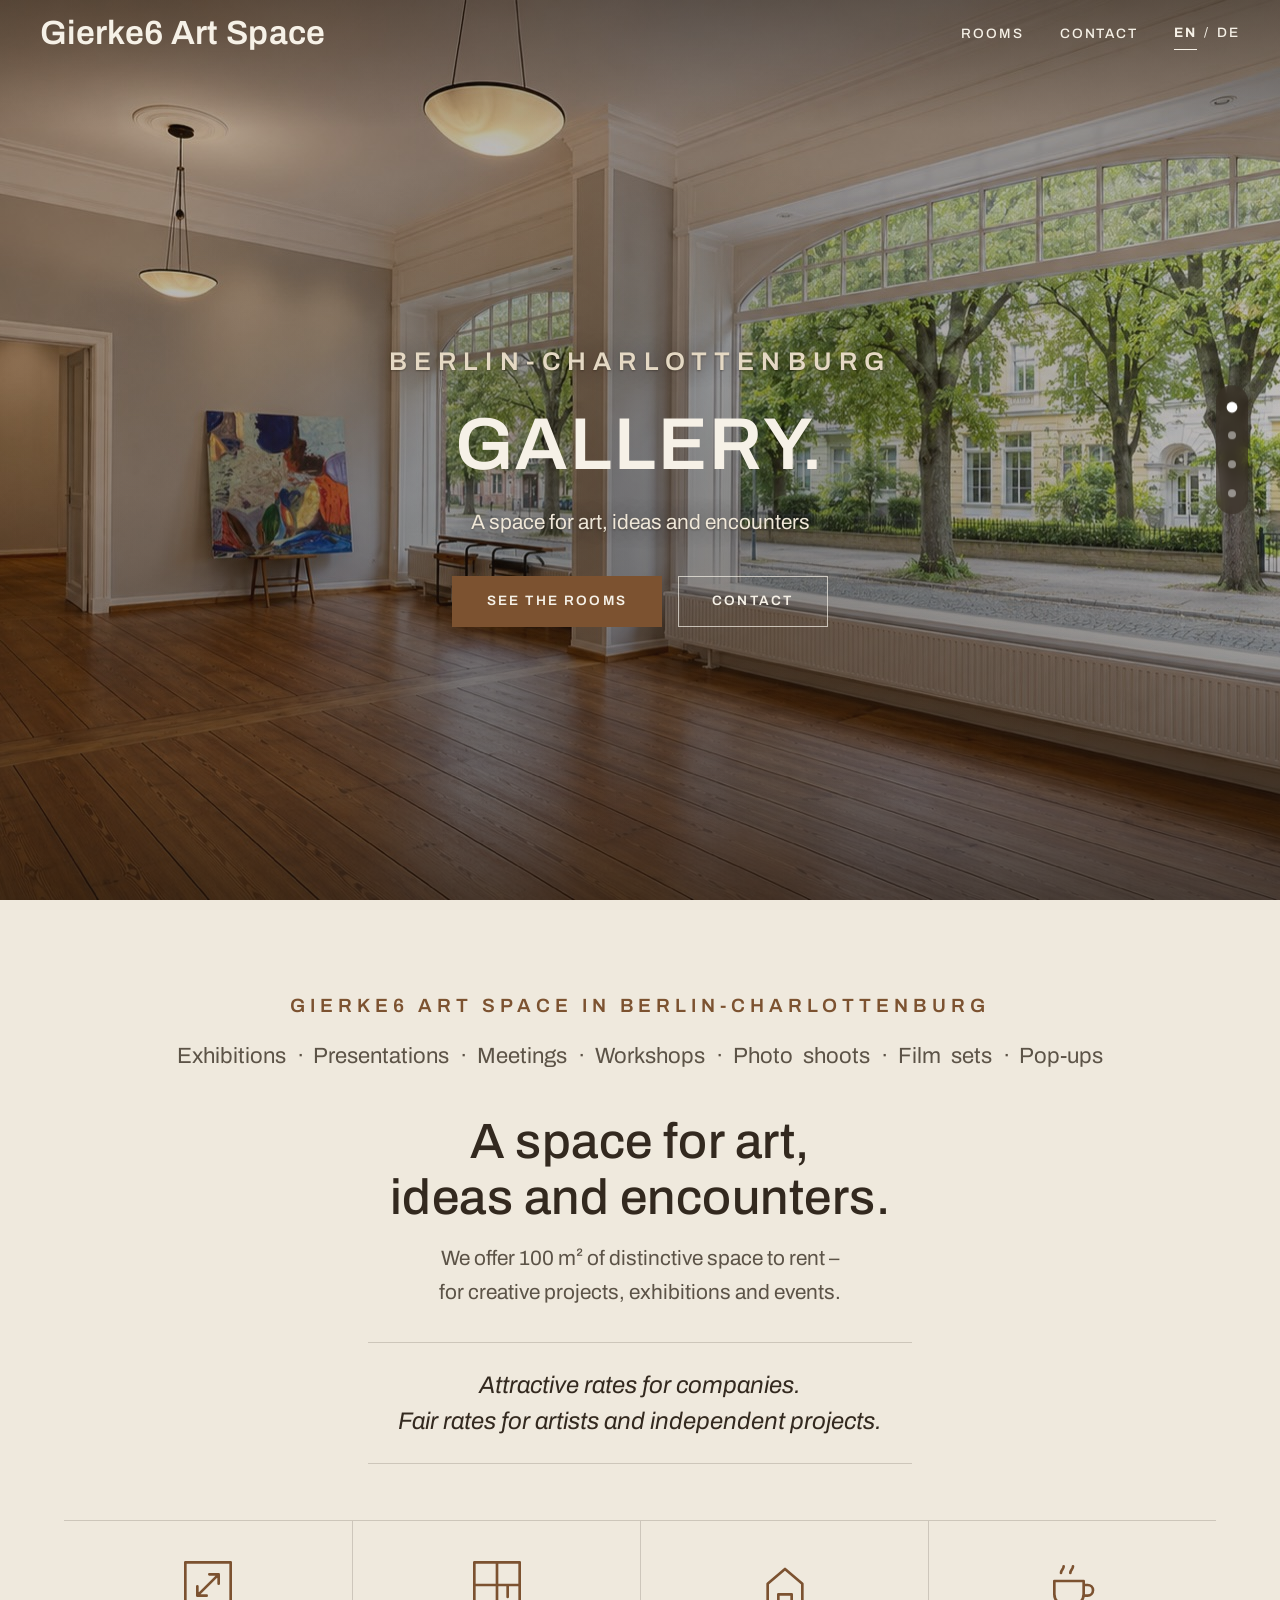
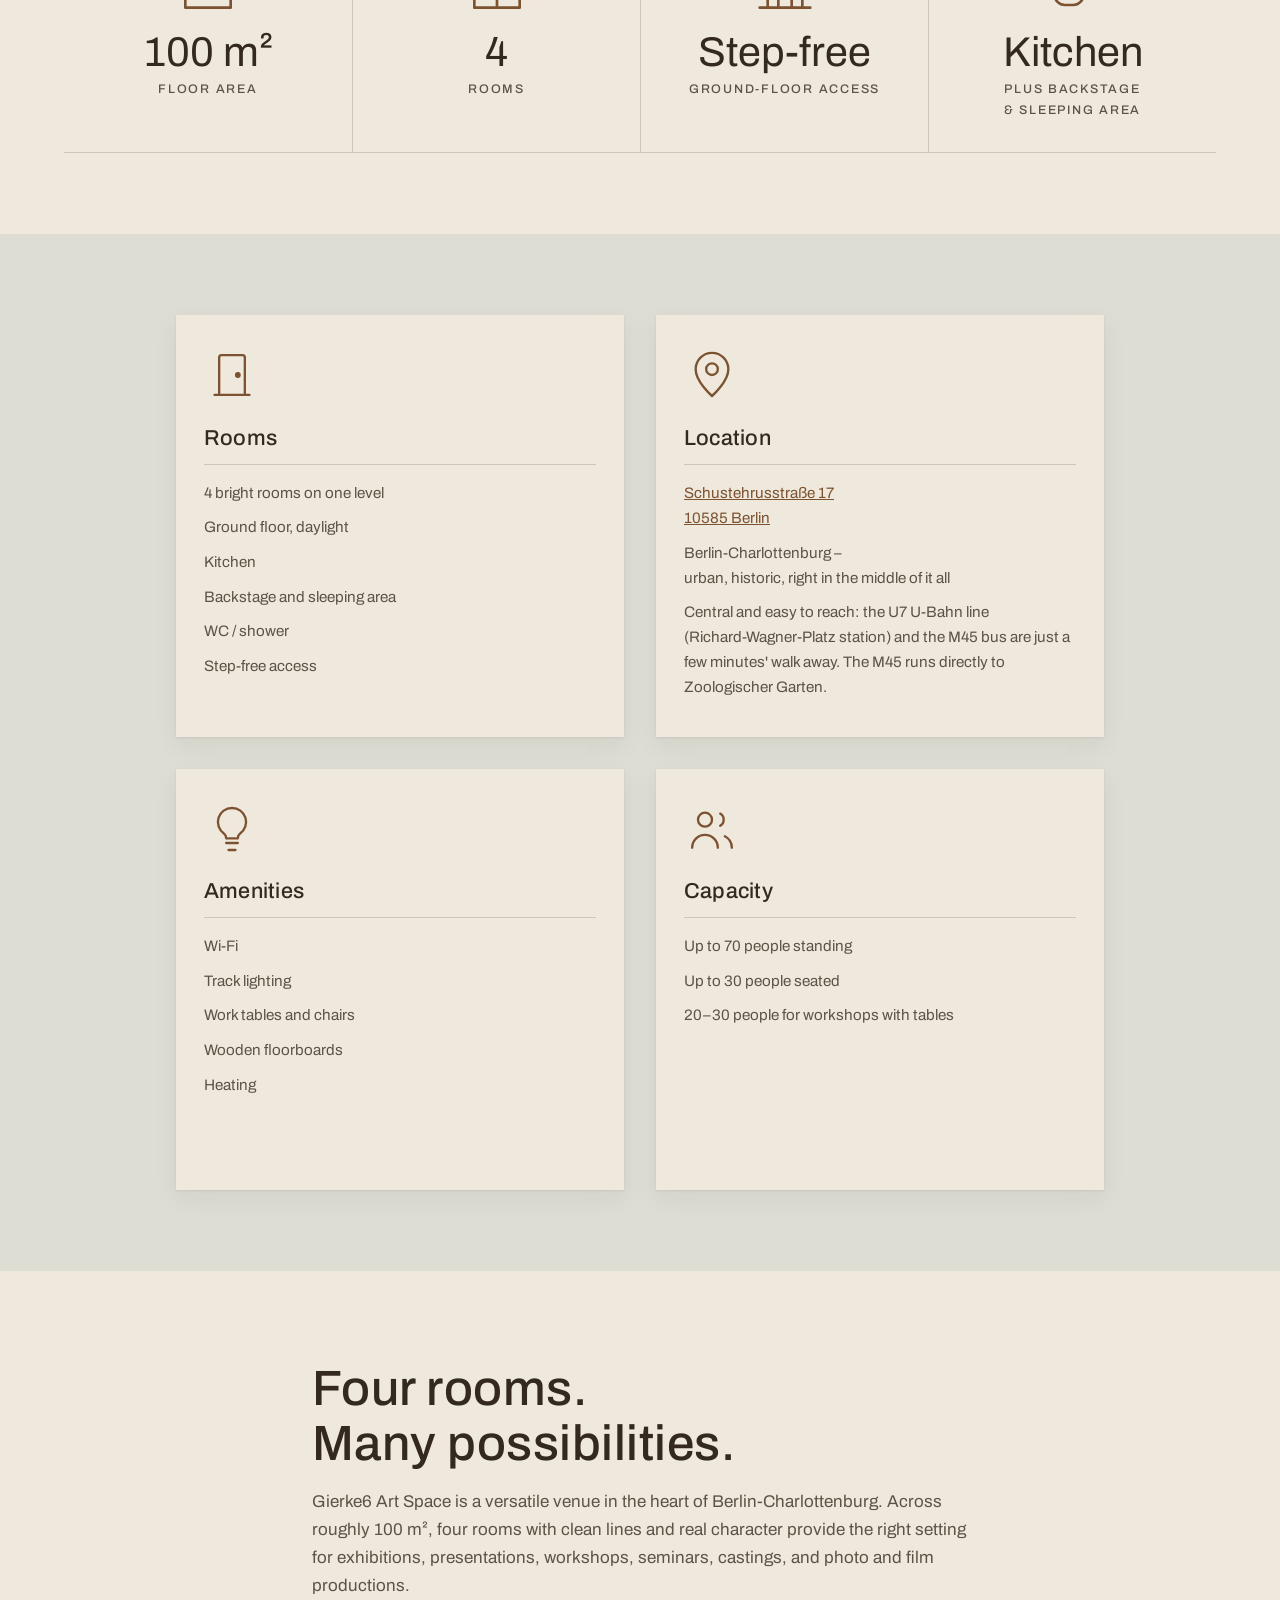
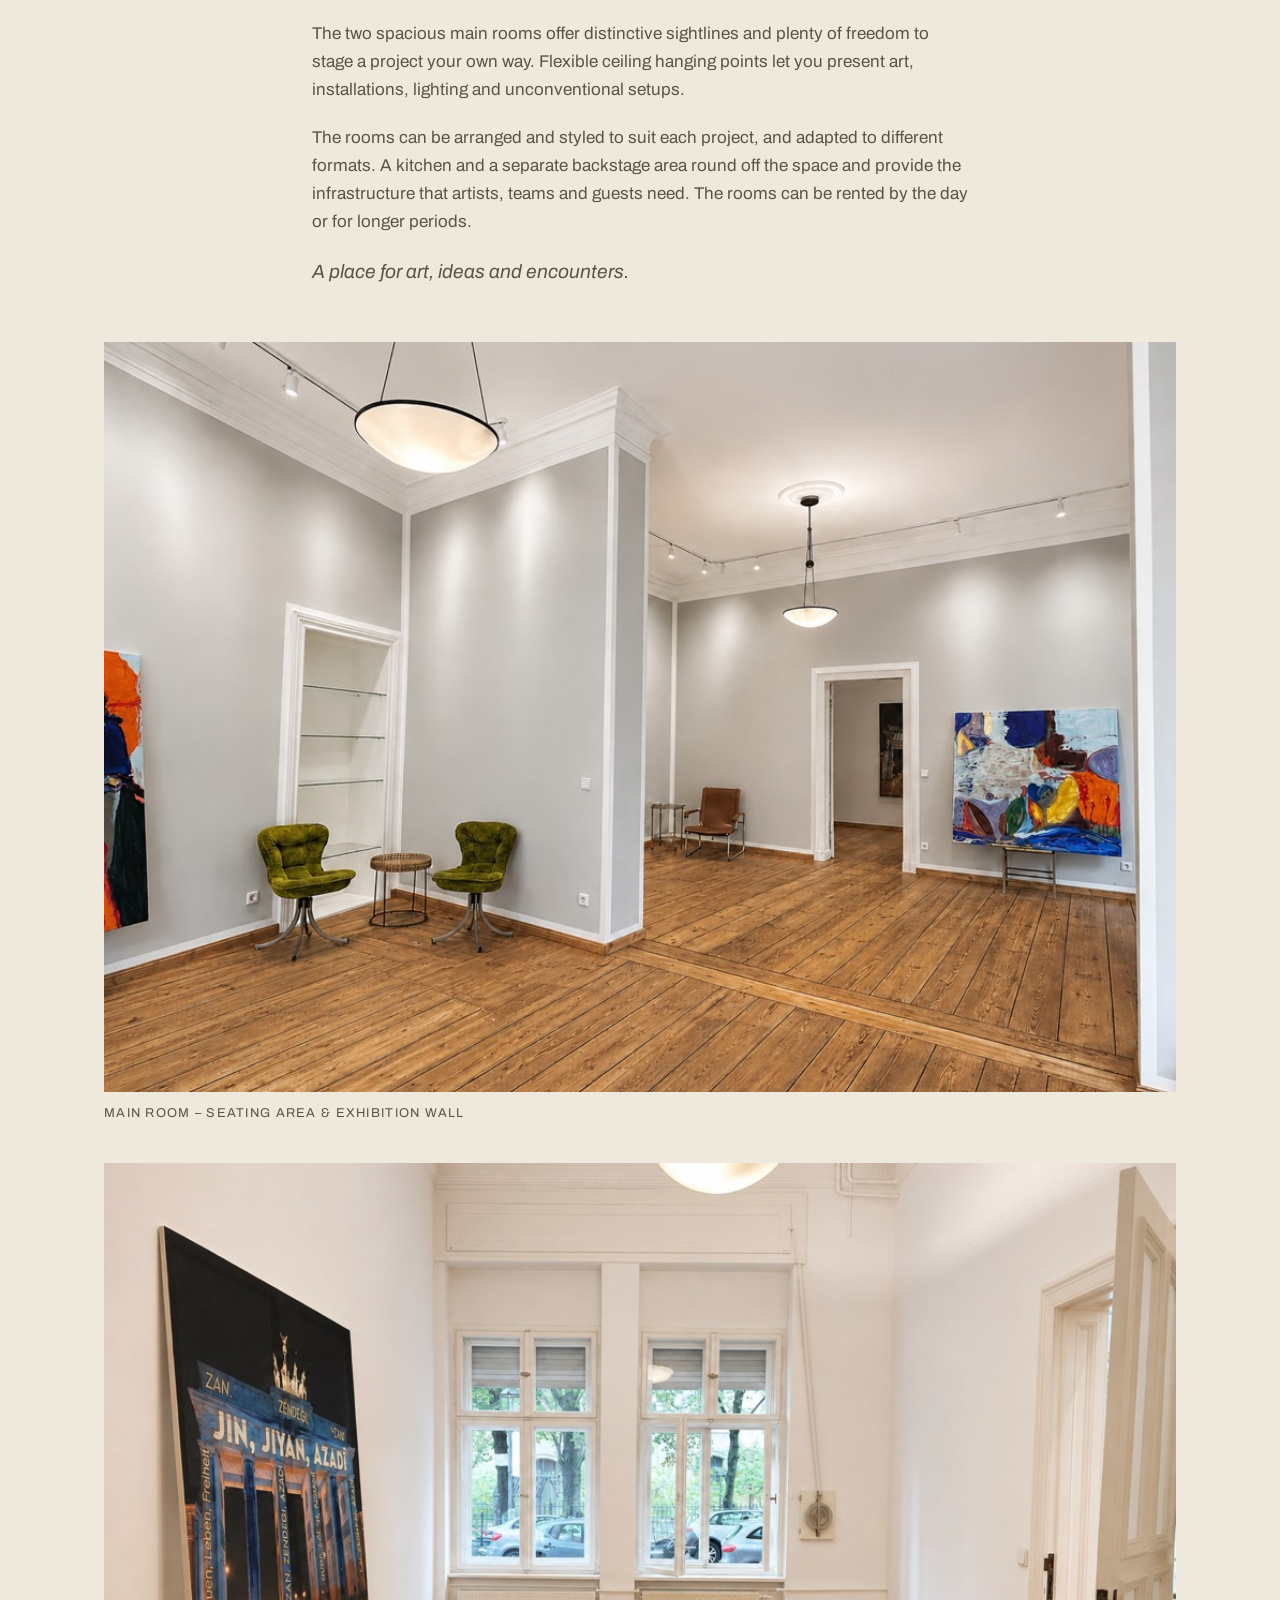
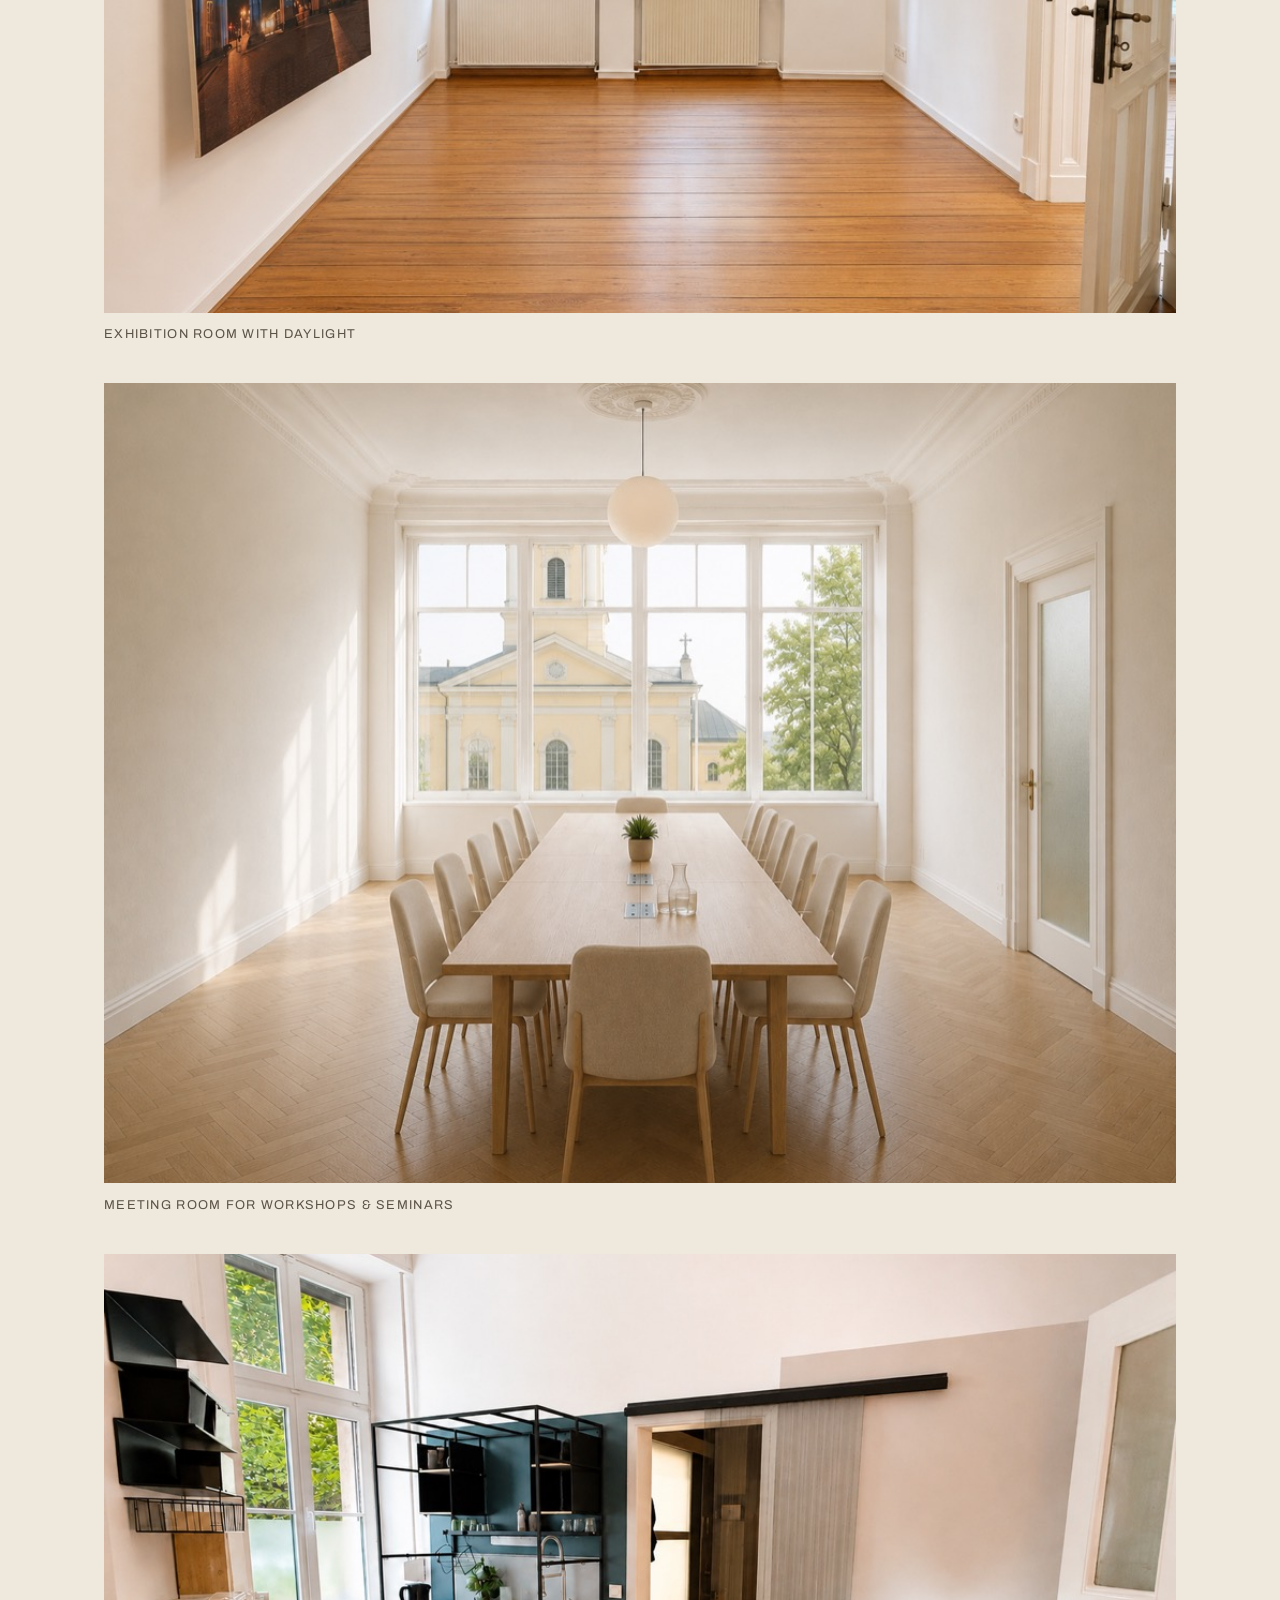
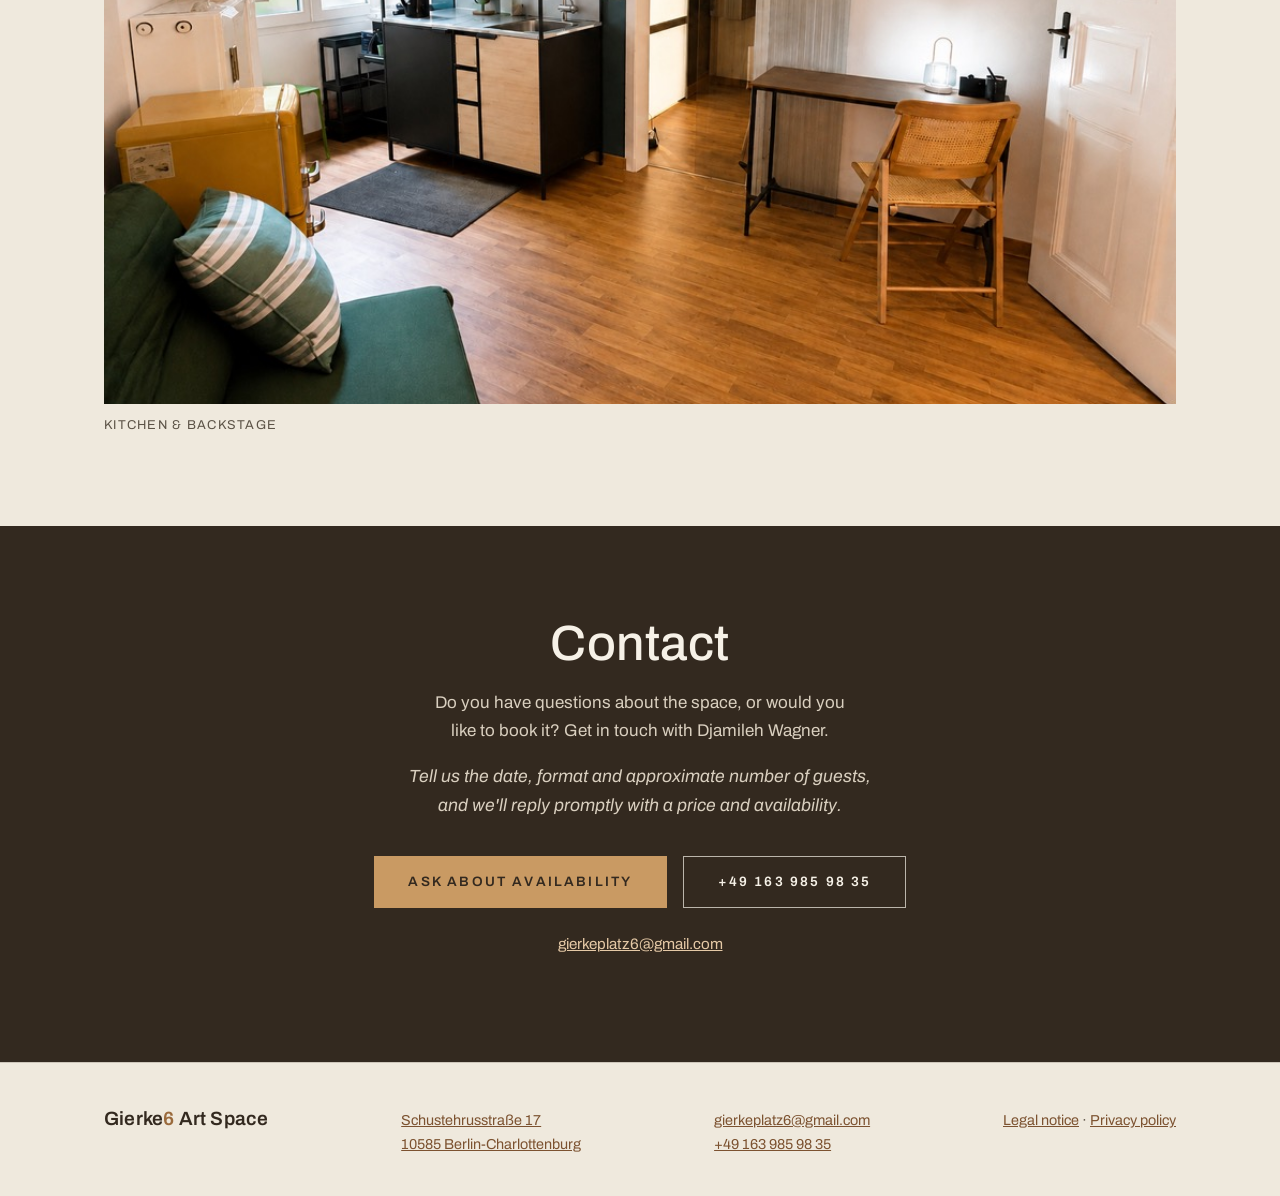
==== commit cccfd3ef: "Link the venue address to Google Maps; stop iOS auto-linking addresses - Explicit map link on the Lo" ====
--- a/index.html
+++ b/index.html
@@ -17,6 +17,7 @@
   <meta name="twitter:description" content="100 m², 4 bright rooms to rent – for exhibitions, meetings, workshops and photo or film shoots.">
   <meta name="twitter:image" content="https://gierke6artspace.de/img/galerie-charlottenburg-hauptraum-fenster-1600.jpg">
   <meta name="theme-color" content="#EFE9DD">
+  <meta name="format-detection" content="address=no">
   <meta property="og:url" content="https://gierke6artspace.de/">
   <meta property="og:type" content="website">
   <meta property="og:locale" content="en_US">
@@ -47,6 +48,7 @@
       "addressCountry": "DE"
     },
     "geo": { "@type": "GeoCoordinates", "latitude": 52.51714, "longitude": 13.30342 },
+    "hasMap": "https://www.google.com/maps/search/?api=1&query=Schustehrusstra%C3%9Fe%2017%2C%2010585%20Berlin",
     "maximumAttendeeCapacity": 70,
     "isAccessibleForFree": false,
     "sameAs": [
@@ -58,7 +60,7 @@
   </script>
   <link rel="preload" href="fonts/archivo-latin-400-normal.woff2" as="font" type="font/woff2" crossorigin>
   <link rel="preload" href="fonts/archivo-latin-600-normal.woff2" as="font" type="font/woff2" crossorigin>
-  <link rel="stylesheet" href="css/style.css">
+  <link rel="stylesheet" href="css/style.css?v=20260919-2">
   <link rel="icon" href="data:image/svg+xml,<svg xmlns='http://www.w3.org/2000/svg' viewBox='0 0 100 100'><rect width='100' height='100' fill='%23EFE9DD'/><text x='50' y='72' font-size='64' text-anchor='middle' font-family='Georgia,serif' fill='%2333291F'>G6</text></svg>">
 </head>
 <body>
@@ -155,7 +157,7 @@
           <svg class="label-icon" viewBox="0 0 24 24" fill="none" stroke="currentColor" stroke-width="1" stroke-linecap="round" stroke-linejoin="round" aria-hidden="true"><path d="M12 21s7-6.1 7-11.5a7 7 0 1 0-14 0C5 14.9 12 21 12 21Z"/><circle cx="12" cy="9.5" r="2.5"/></svg>
           <h3>Location</h3>
           <ul>
-            <li>Schustehrusstraße 17<br>10585 Berlin</li>
+            <li><a href="https://www.google.com/maps/search/?api=1&amp;query=Schustehrusstra%C3%9Fe%2017%2C%2010585%20Berlin" target="_blank" rel="noopener" aria-label="Schustehrusstraße 17, 10585 Berlin – open in Google Maps (opens in a new tab)">Schustehrusstraße 17<br>10585 Berlin</a></li>
             <li>Berlin-Charlottenburg –<br>urban, historic, right in the middle of it all</li>
             <li>Central and easy to reach: the U7 U-Bahn line (<span class="nb">Richard-Wagner-Platz</span> station) and the M45 bus are just a few minutes' walk away. The M45 runs directly to Zoologischer&nbsp;Garten.</li>
           </ul>
@@ -234,12 +236,12 @@
 <footer class="site-footer">
   <div class="container footer-grid">
     <p class="footer-wordmark">Gierke<span>6</span> Art Space</p>
-    <p>Schustehrusstraße 17<br>10585 Berlin-Charlottenburg</p>
+    <p><a href="https://www.google.com/maps/search/?api=1&amp;query=Schustehrusstra%C3%9Fe%2017%2C%2010585%20Berlin" target="_blank" rel="noopener" aria-label="Schustehrusstraße 17, 10585 Berlin – open in Google Maps (opens in a new tab)">Schustehrusstraße 17<br>10585 Berlin-Charlottenburg</a></p>
     <p><a href="mailto:gierkeplatz6@gmail.com">gierkeplatz6@gmail.com</a><br><a href="tel:+491639859835">+49&nbsp;163&nbsp;985&nbsp;98&nbsp;35</a></p>
     <p><a href="impressum.html">Legal notice</a> · <a href="datenschutz.html">Privacy policy</a></p>
   </div>
 </footer>
 
-<script src="js/main.js"></script>
+<script src="js/main.js?v=20260919-2"></script>
 </body>
 </html>
--- a/css/style.css
+++ b/css/style.css
@@ -585,9 +585,22 @@
 @media (max-width: 47.9rem) {
   .br-lg { display: none; }
   .wordmark { font-size: clamp(1.25rem, 6.2vw, 2.1rem); }
-  .site-nav { gap: 0.9rem; }
+  .site-nav { gap: 0.5rem; }
   .lang-switch { order: -1; }
-  .nav-toggle { display: block; }
+  .lang-switch a { padding-block: 0.3rem; }
+  .lang-switch a::after { inset: -0.6rem -0.4rem; }
+  .nav-toggle {
+    display: flex;
+    flex-direction: column;
+    align-items: center;
+    justify-content: center;
+    gap: 5px;
+    width: 44px;
+    height: 44px;
+    padding: 0;
+    margin-right: -10px; /* bars line up with the 20px page gutter, tap area stays 44px */
+  }
+  .nav-toggle span { margin: 0; }
   .nav-list {
     position: absolute;
     top: var(--header-h);
@@ -625,7 +638,6 @@
 /* ---------- Very small phones (<= 360px) ---------- */
 @media (max-width: 22.5rem) {
   .wordmark { font-size: 1.05rem; }
-  .site-nav { gap: 0.6rem; }
   .lang-switch { font-size: 0.78rem; letter-spacing: 0.1em; gap: 0.3rem; }
 }
 
